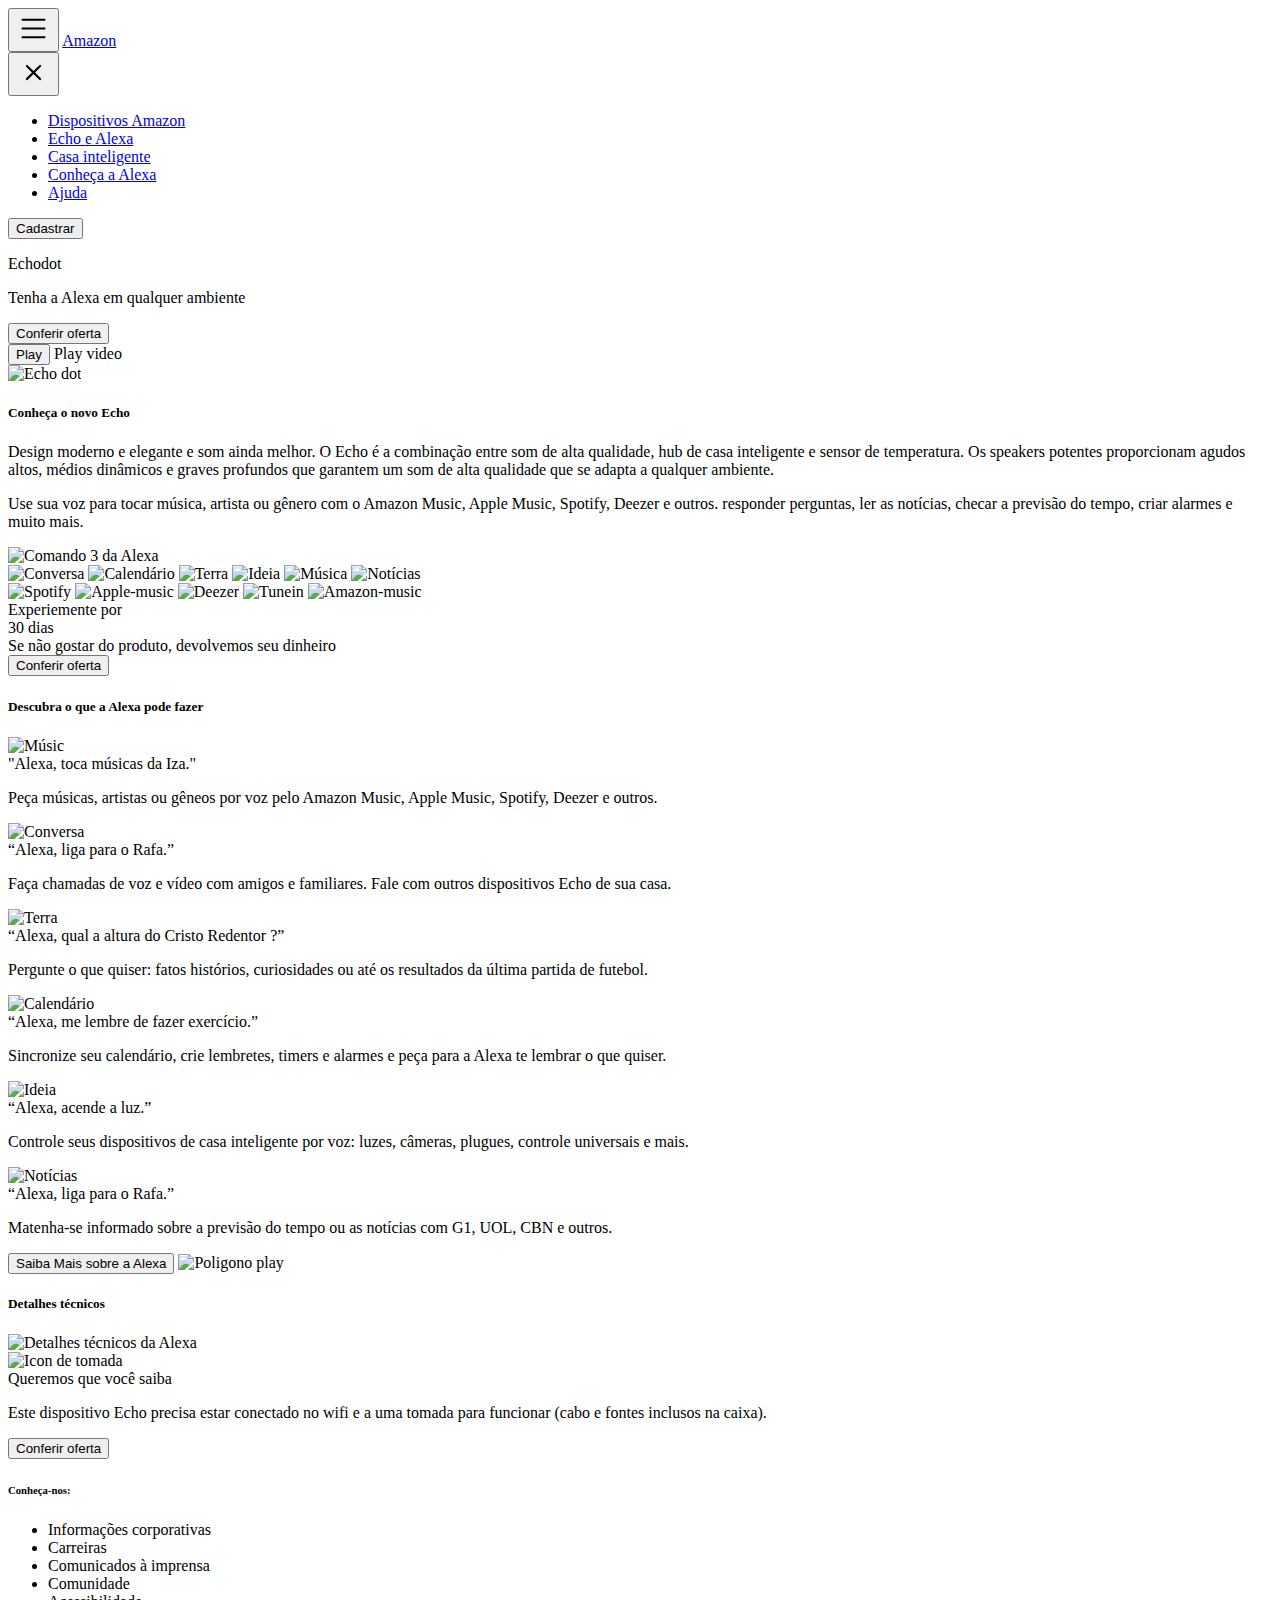
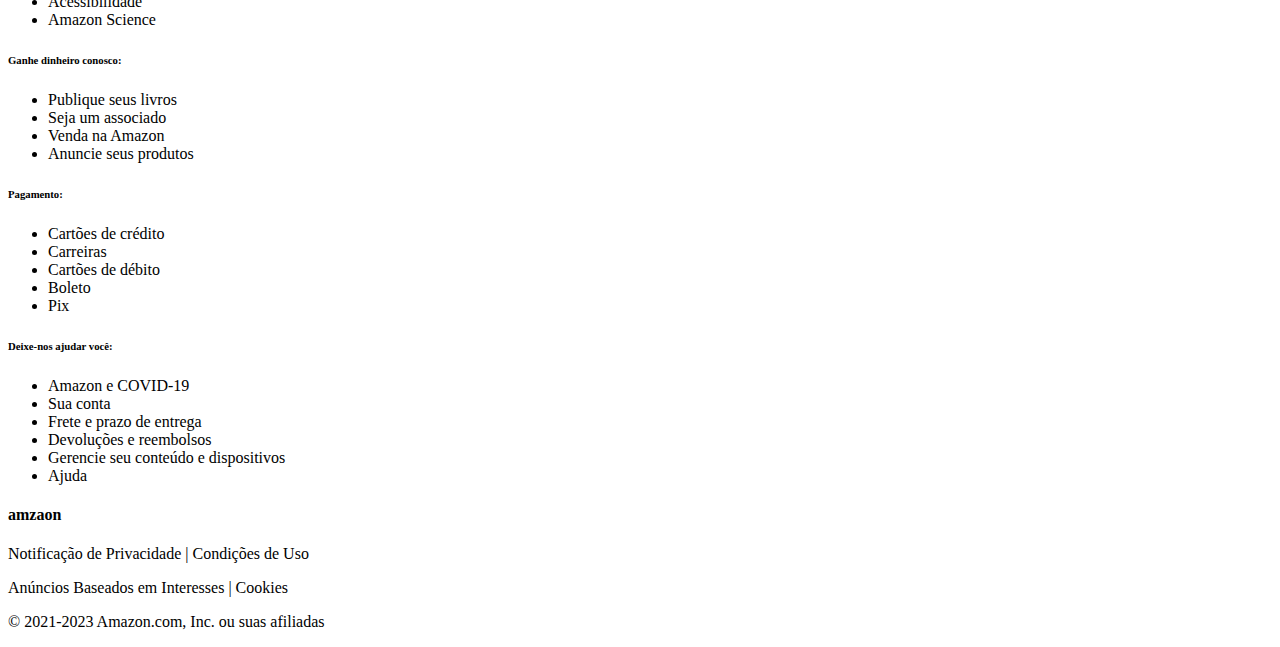
==== Echo-dot/index.html @ 8ce8cb5b "create the index.html" ====
<!DOCTYPE html>
<html lang="pt">
  <head>
    <meta charset="UTF-8" />
    <meta name="viewport" content="width=device-width, initial-scale=1.0" />
    <title>Echo dot</title>

    <!--favicon-->
    <link rel="shortcut icon" href="svgs/favicon.svg" type="image/x-icon" />
    <!--Styles-->
    <link rel="stylesheet" href="styles/reset.css" media="all" />
    <link rel="stylesheet" href="styles/style.css" media="all" />
    <link
      rel="stylesheet"
      href="styles/tablet.css"
      media="screen and (min-width: 769px) and (max-width: 1024px)"
    />
    <link
      rel="stylesheet"
      href="styles/desktop.css"
      media="screen and (min-width: 1025px)"
    />
    <link rel="stylesheet" href="styles/print.css" media="print" />
  </head>

  <body>
    <header id="header">
      <button class="button-icon-header" onclick="changeStatusSidebar()">
        <svg
          xmlns="http://www.w3.org/2000/svg"
          width="35"
          height="35"
          fill="currentColor"
          class="bi bi-list icon-header"
          viewBox="0 0 16 16"
        >
          <path
            fill-rule="evenodd"
            d="M2.5 12a.5.5 0 0 1 .5-.5h10a.5.5 0 0 1 0 1H3a.5.5 0 0 1-.5-.5zm0-4a.5.5 0 0 1 .5-.5h10a.5.5 0 0 1 0 1H3a.5.5 0 0 1-.5-.5zm0-4a.5.5 0 0 1 .5-.5h10a.5.5 0 0 1 0 1H3a.5.5 0 0 1-.5-.5z"
          />
        </svg>
      </button>
      <span id="title-amazon"><a href="#" id="link-amazon">Amazon</a></span>

      <nav id="navigation_header" class="flexbox">
        <button class="button-icon-header" onclick="changeStatusSidebar()">
          <svg
            xmlns="http://www.w3.org/2000/svg"
            width="35"
            height="35"
            fill="currentColor"
            class="bi bi-x icon-header"
            viewBox="0 0 16 16"
          >
            <path
              d="M4.646 4.646a.5.5 0 0 1 .708 0L8 7.293l2.646-2.647a.5.5 0 0 1 .708.708L8.707 8l2.647 2.646a.5.5 0 0 1-.708.708L8 8.707l-2.646 2.647a.5.5 0 0 1-.708-.708L7.293 8 4.646 5.354a.5.5 0 0 1 0-.708z"
            />
          </svg>
        </button>

        <ul class="listLink flexbox flexbox-row">
          <li>
            <a href="#" class="link-nav" onclick="closeSidebar()"
              >Dispositivos Amazon</a
            >
          </li>
          <li>
            <a href="#" class="link-nav" onclick="closeSidebar()"
              >Echo e Alexa</a
            >
          </li>
          <li>
            <a href="#" class="link-nav" onclick="closeSidebar()"
              >Casa inteligente</a
            >
          </li>
          <li>
            <a href="#" class="link-nav" onclick="closeSidebar()"
              >Conheça a Alexa</a
            >
          </li>
          <li>
            <a href="#" class="link-nav" onclick="closeSidebar()">Ajuda</a>
          </li>
        </ul>
        <div id="container-button-sign" class="container-button">
          <button id="button-sign" class="button">Cadastrar</button>
        </div>
      </nav>
    </header>

    <main id="main">
      <!--Section information-->
      <section id="introduction" class="flexbox flexbox-row section-mother">
        <!--Container of paragraphs-->
        <div class="container-information flexbox">
          <div class="container-paragraph">
            <p id="title-introduction">
              <span class="title-turquoise-light">Echo</span>dot
            </p>
            <p id="paragraph-introduction" class="paragraph">
              Tenha a Alexa em qualquer ambiente
            </p>
          </div>
          <!--Container of buttons-->
          <div class="container-buttons flexbox flexbox-row">
            <button id="button-offer" class="button">Conferir oferta</button>
            <div
              id="container-buton-play"
              class="container-buttons flexbox-row"
            >
              <button id="button-play" class="button">Play</button>
              <span id="text-button-play">Play video</span>
            </div>
          </div>
        </div>
        <!--Container of images-->
        <div class="container-image flexbox">
          <img src="images/Echo_dot.png" alt="Echo dot" class="image" />
        </div>
      </section>
      <!--End of section information-->

      <!--Section know-echo-dot-->
      <section id="section-know-echo-dot" class="flexbox section-mother">
        <!--Text-->
        <div id="text-know-more" class="container-text">
          <h5 id="title-text-know-more" class="title-header">
            Conheça o novo Echo
          </h5>

          <p class="paragraph paragraph-know-more">
            Design moderno e elegante e som ainda melhor. O Echo é a combinação
            entre som de alta qualidade, hub de casa inteligente e sensor de
            temperatura. Os speakers potentes proporcionam agudos altos, médios
            dinâmicos e graves profundos que garantem um som de alta qualidade
            que se adapta a qualquer ambiente.
          </p>
          <p class="paragraph paragraph-know-more">
            Use sua voz para tocar música, artista ou gênero com o Amazon Music,
            Apple Music, Spotify, Deezer e outros. responder perguntas, ler as
            notícias, checar a previsão do tempo, criar alarmes e muito mais.
          </p>
        </div>
        <!--Image-->
        <!--Background-image-->
        <div class="container-image">
          <!--Absolute positioned image-->
          <div id="alexaComand3" class="container-image">
            <img src="images/comand_for alexa 3.png" alt="Comando 3 da Alexa" />
          </div>
        </div>

        <!--Icons of function of alexa-->
        <div class="container-image flexbox-row">
          <img
            src="images/Icones/chat-svgrepo-com (1) 1.png"
            alt="Conversa"
            class="image imageFuncionsAlexa"
          />
          <img
            src="images/Icones/calendar-svgrepo-com 1.png"
            alt="Calendário"
            class="image imageFuncionsAlexa"
          />
          <img
            src="images/Icones/earth-globe-planet-svgrepo-com 1.png"
            alt="Terra"
            class="image imageFuncionsAlexa"
          />
          <img
            src="images/Icones/idea-svgrepo-com (1) 1.png"
            alt="Ideia"
            class="image imageFuncionsAlexa"
          />
          <img
            src="images/Icones/music-svgrepo-com 1.png"
            alt="Música"
            class="image imageFuncionsAlexa"
          />
          <img
            src="images/Icones/news-svgrepo-com 1.png"
            alt="Notícias"
            class="image imageFuncionsAlexa"
          />
        </div>

        <!--Icons of player for alexa-->
        <div class="container-image flexbox-row">
          <img
            src="images/players/spotify.png"
            alt="Spotify"
            class="image imagePlayersAlexa"
          />
          <img
            src="images/players/apple-music.png"
            alt="Apple-music"
            class="image imagePlayersAlexa"
          />
          <img
            src="images/players/deezer.png"
            alt="Deezer"
            class="image imagePlayersAlexa"
          />
          <img
            src="images/players/tunein.png"
            alt="Tunein"
            class="image imagePlayersAlexa"
          />
          <img
            src="images/players/amazon-music.png"
            alt="Amazon-music"
            class="image imagePlayersAlexa"
          />
        </div>

        <!--Container of offer-->
        <div id="container-offer" class="container-text">
          <div id="offer">
            <aside id="title-offer" class="title-header">
              Experiemente por
              <aside class="title-turquoise">30 dias</aside>
            </aside>
            <aside class="paragraph title-turquoise">
              Se não gostar do produto, devolvemos seu dinheiro
            </aside>
            <!--Container of buttons-->
            <div class="container-buttons">
              <button id="button-offer" class="button">Conferir oferta</button>
            </div>
          </div>
        </div>
      </section>
      <!--End of section know-echo-dot-->

      <!--Section section-know-alexa-->
      <section class="know-alexa section-mother">
        <!--What Alexa can do-->

        <div id="what-alexa-can-do" class="flexbox">
          <h5 class="title-header">Descubra o que a Alexa pode fazer</h5>

          <!--Background image for alexa on a desk-->
          <div id="container-image-what-can-do" class="container-image"></div>
        </div>
        <!--Information of Alexa-->
        <div id="container-information-of-alexa" class="flexbox">
          <div id="column1" class="column">
            <div id="comand1" class="comand">
              <div class="description flexbox-row">
                <img
                  src="images/Icones/music-svgrepo-com 1.png"
                  alt="Músic"
                  class="image icon-description"
                />
                <aside class="title-turquoise-light">
                  "Alexa, toca músicas da Iza."
                </aside>
              </div>
              <p class="paragraph">
                Peça músicas, artistas ou gêneos por voz pelo Amazon Music,
                Apple Music, Spotify, Deezer e outros.
              </p>
            </div>
            <div id="comand2" class="comand">
              <div class="description flexbox-row">
                <img
                  src="images/Icones/chat-svgrepo-com (1) 1.png"
                  alt="Conversa"
                  class="image icon-description"
                />
                <aside class="title-turquoise-light">
                  “Alexa, liga para o Rafa.”
                </aside>
              </div>
              <p class="paragraph">
                Faça chamadas de voz e vídeo com amigos e familiares. Fale com
                outros dispositivos Echo de sua casa.
              </p>
            </div>
          </div>

          <div id="column2" class="column">
            <div id="comand1" class="comand">
              <div class="description flexbox-row">
                <img
                  src="images/Icones/earth-globe-planet-svgrepo-com 1.png"
                  alt="Terra"
                  class="image icon-description"
                />
                <aside class="title-turquoise-light">
                  “Alexa, qual a altura do Cristo Redentor ?”
                </aside>
              </div>
              <p class="paragraph">
                Pergunte o que quiser: fatos histórios, curiosidades ou até os
                resultados da última partida de futebol.
              </p>
            </div>
            <div id="comand2" class="comand">
              <div class="description flexbox-row">
                <img
                  src="images/Icones/calendar-svgrepo-com 1.png"
                  alt="Calendário"
                  class="image icon-description"
                />
                <aside class="title-turquoise-light">
                  “Alexa, me lembre de fazer exercício.”
                </aside>
              </div>
              <p class="paragraph">
                Sincronize seu calendário, crie lembretes, timers e alarmes e
                peça para a Alexa te lembrar o que quiser.
              </p>
            </div>
          </div>

          <div id="column3" class="column">
            <div id="comand1" class="comand">
              <div class="description flexbox-row">
                <img
                  src="images/Icones/idea-svgrepo-com (1) 1.png"
                  alt="Ideia"
                  class="image icon-description"
                />
                <aside class="title-turquoise-light">
                  “Alexa, acende a luz.”
                </aside>
              </div>
              <p class="paragraph">
                Controle seus dispositivos de casa inteligente por voz: luzes,
                câmeras, plugues, controle universais e mais.
              </p>
            </div>
            <div id="comand2" class="comand">
              <div class="description flexbox-row">
                <img
                  src="images/Icones/news-svgrepo-com 1.png"
                  alt="Notícias"
                  class="image icon-description"
                />
                <aside class="title-turquoise-light">
                  “Alexa, liga para o Rafa.”
                </aside>
              </div>
              <p class="paragraph">
                Matenha-se informado sobre a previsão do tempo ou as notícias
                com G1, UOL, CBN e outros.
              </p>
            </div>
          </div>

          <div id="container-button-know-more">
            <button id="button-know-more" class="button">
              Saiba Mais sobre a Alexa
            </button>
            <img
              src="images/Polygon-play.png"
              alt="Poligono play"
              class="image"
            />
          </div>
        </div>
      </section>
      <!--End of section section-know-alexa-->

      <!--Section tecnical details-->
      <section id="tecnical-details" class="section-mother">
        <h5 class="title-header">Detalhes técnicos</h5>
        <img
          src="images/Imagem Detalhes.png"
          alt="Detalhes técnicos da Alexa"
          id="image-tecnical-details"
          class="image"
        />

        <div class="carge-text">
          <div class="container-title-charge flexbox-row">
            <img
              src="images/Icones/tomada 1.png"
              alt="Icon de tomada"
              class="image icon-description"
            />
            <aside class="title-turquoise-light">Queremos que você saiba</aside>
          </div>

          <p class="paragraph">
            Este dispositivo Echo precisa estar conectado no wifi e a uma tomada
            para funcionar (cabo e fontes inclusos na caixa).
          </p>
        </div>

        <div id="container-button-offer3">
          <button id="button-offer3" class="button">Conferir oferta</button>
        </div>
      </section>
      <!--End of section tecnical details-->
    </main>

    <!--Footer-->
    <footer id="footer">
      <!--Container of links-->
      <div id="container-links">
        <!--Column 1-->
        <div id="footer-column1" class="column">
          <div id="know-us">
            <h6 class="title-header">Conheça-nos:</h6>
            <ul class="listFooter">
              <li>Informações corporativas</li>
              <li>Carreiras</li>
              <li>Comunicados à imprensa</li>
              <li>Comunidade</li>
              <li>Acessibilidade</li>
              <li>Amazon Science</li>
            </ul>
          </div>
          <div id="won-money">
            <h6 class="title-header">Ganhe dinheiro conosco:</h6>
            <ul class="listFooter">
              <li>Publique seus livros</li>
              <li>Seja um associado</li>
              <li>Venda na Amazon</li>
              <li>Anuncie seus produtos</li>
            </ul>
          </div>
        </div>

        <!--Column 2-->
        <div id="footer-column2" class="column">
          <div id="payments">
            <h6 class="title-header">Pagamento:</h6>
            <ul class="listFooter">
              <li>Cartões de crédito</li>
              <li>Carreiras</li>
              <li>Cartões de débito</li>
              <li>Boleto</li>
              <li>Pix</li>
            </ul>
          </div>
          <div id="help">
            <h6 class="title-header">Deixe-nos ajudar você:</h6>
            <ul class="listFooter">
              <li>Amazon e COVID-19</li>
              <li>Sua conta</li>
              <li>Frete e prazo de entrega</li>
              <li>Devoluções e reembolsos</li>
              <li>Gerencie seu conteúdo e dispositivos</li>
              <li>Ajuda</li>
            </ul>
          </div>
        </div>
      </div>
      <!--End of container links-->

      <!--Container of copyrights-->
      <div id="container-copyright">
        <h4 class="title-header">amzaon</h4>
        <div class="container-paragraphs">
          <p class="paragraph">Notificação de Privacidade | Condições de Uso</p>
          <p class="paragraph">Anúncios Baseados em Interesses | Cookies</p>
          <p class="paragraph">
            © 2021-2023 Amazon.com, Inc. ou suas afiliadas
          </p>
        </div>
      </div>
      <!--End of container copyrights-->
    </footer>

    <!--End of footer-->
  </body>
  <script src="scripts/script.js"></script>
</html>
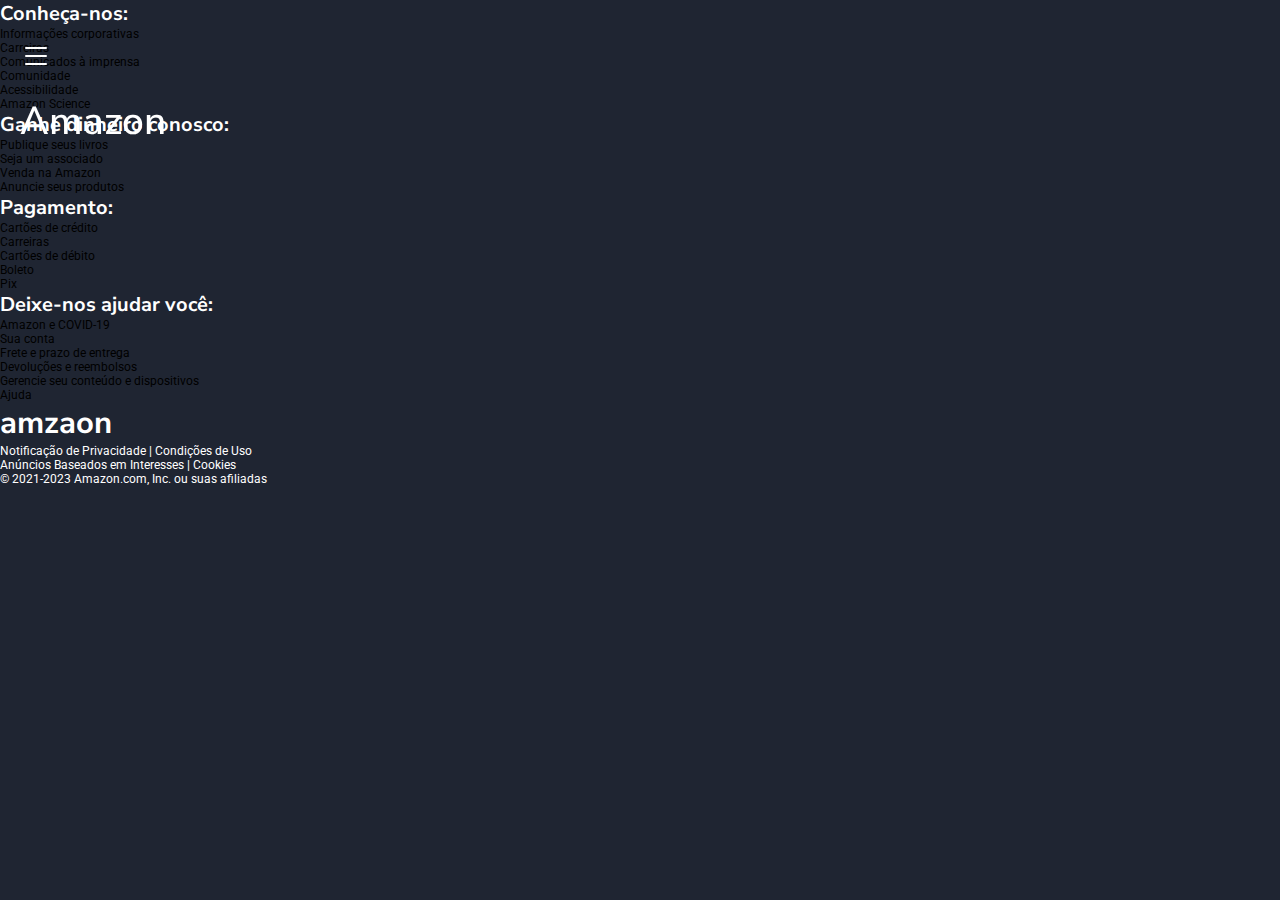
==== commit a76724f0: "Updated the status of the archives." ====
--- a/Echo-dot/index.html
+++ b/Echo-dot/index.html
@@ -3,13 +3,13 @@
   <head>
     <meta charset="UTF-8" />
     <meta name="viewport" content="width=device-width, initial-scale=1.0" />
-    <title>Echo dot</title>
+    <title>Amazon</title>
 
     <!--favicon-->
-    <link rel="shortcut icon" href="svgs/favicon.svg" type="image/x-icon" />
+    <link rel="shortcut icon" href="images/Icones/A.png" type="image/x-icon" />
     <!--Styles-->
     <link rel="stylesheet" href="styles/reset.css" media="all" />
-    <link rel="stylesheet" href="styles/style.css" media="all" />
+    <link rel="stylesheet" href="styles/mobile.css" media="all" />
     <link
       rel="stylesheet"
       href="styles/tablet.css"
@@ -24,7 +24,7 @@
   </head>
 
   <body>
-    <header id="header">
+    <header id="header" class="flexbox">
       <button class="button-icon-header" onclick="changeStatusSidebar()">
         <svg
           xmlns="http://www.w3.org/2000/svg"
@@ -60,27 +60,29 @@
 
         <ul class="listLink flexbox flexbox-row">
           <li>
-            <a href="#" class="link-nav" onclick="closeSidebar()"
+            <a href="#" class="link-nav paragraph" onclick="closeSidebar()"
               >Dispositivos Amazon</a
             >
           </li>
           <li>
-            <a href="#" class="link-nav" onclick="closeSidebar()"
+            <a href="#" class="link-nav paragraph" onclick="closeSidebar()"
               >Echo e Alexa</a
             >
           </li>
           <li>
-            <a href="#" class="link-nav" onclick="closeSidebar()"
+            <a href="#" class="link-nav paragraph" onclick="closeSidebar()"
               >Casa inteligente</a
             >
           </li>
           <li>
-            <a href="#" class="link-nav" onclick="closeSidebar()"
+            <a href="#" class="link-nav paragraph" onclick="closeSidebar()"
               >Conheça a Alexa</a
             >
           </li>
           <li>
-            <a href="#" class="link-nav" onclick="closeSidebar()">Ajuda</a>
+            <a href="#" class="link-nav paragraph" onclick="closeSidebar()"
+              >Ajuda</a
+            >
           </li>
         </ul>
         <div id="container-button-sign" class="container-button">
@@ -89,7 +91,7 @@
       </nav>
     </header>
 
-    <main id="main">
+    <main id="main" class="flexbox">
       <!--Section information-->
       <section id="introduction" class="flexbox flexbox-row section-mother">
         <!--Container of paragraphs-->
--- a/Echo-dot/styles/mobile.css
+++ b/Echo-dot/styles/mobile.css
@@ -0,0 +1,179 @@
+html,
+body {
+  /*typography*/
+  font-family: var(--font-content);
+}
+
+/*headers*/
+h1,
+h2,
+h3,
+h4,
+h5,
+h6 {
+  /*typography*/
+  font-family: var(--font-title);
+}
+
+h1 {
+  font-size: 61px;
+}
+h2 {
+  font-size: 48px;
+}
+h3 {
+  font-size: 39px;
+}
+h4 {
+  font-size: 31px;
+}
+h5 {
+  font-size: 25px;
+}
+h6 {
+  font-size: 20px;
+}
+
+.title-header {
+  color: var(--color-white);
+}
+
+/*End headers*/
+
+.paragraph {
+  /*typography*/
+  color: var(--color-white);
+  text-align: left;
+}
+
+.image {
+  width: 100%;
+}
+
+/*header*/
+#header {
+  /*Display stuff*/
+  align-items: flex-start;
+  justify-content: space-between;
+
+  /*Position stuff*/
+  position: fixed;
+
+  /*Box-model*/
+  width: 100%;
+  padding: 40px 20px;
+  z-index: 1;
+}
+#link-amazon {
+  /*typography*/
+  color: var(--color-white);
+  font-family: var(--font-title);
+  font-size: 39px;
+  font-weight: 500;
+}
+
+#link-amazon:hover {
+  /*typography*/
+  color: var(--color-blue-turquoise-light);
+}
+
+.button-icon-header {
+  /*box-model*/
+  border: none;
+  background-color: transparent;
+  /*manipulation*/
+  cursor: pointer;
+}
+
+.icon-header {
+  /*box-model*/
+  width: 32px;
+  height: 32px;
+  /*typograph*/
+  color: var(--color-white);
+}
+.icon-header:hover {
+  color: var(--color-blue-turquoise-light);
+}
+
+/*Navigation header*/
+#navigation_header {
+  /*Display stuff*/
+  gap: 10px;
+  z-index: 2;
+
+  /*position stuff*/
+  position: absolute;
+  top: 0;
+  left: 0;
+
+  /*box-model*/
+  width: 200px;
+  height: 500px;
+  margin-left: -100vw;
+  padding: 20px;
+  background-color: var(--color-blue-dark30);
+  /*Manipulation*/
+  animation-duration: 0.5s;
+}
+
+@keyframes showSidebar {
+  from {
+    margin-left: -100vw;
+  }
+  to {
+    margin-left: 0vw;
+  }
+}
+
+/*Links*/
+.link-nav {
+  color: var(--color-white);
+}
+
+.link-nav:hover {
+  color: var(--color-blue-turquoise-light);
+}
+
+/*End of header*/
+
+/*Geral settings*/
+.button {
+  /*Box-model*/
+  width: 120px;
+  height: 40px;
+  padding: 8px 16px;
+  background-color: var(--color-blue);
+  border: none;
+  border-radius: 24px;
+
+  /*typography*/
+  font-family: var(--font-content);
+  font-weight: 700;
+  text-align: center;
+  color: var(--color-white);
+}
+.button:hover {
+  /*Box-model*/
+  background: var(--color-blue-hover);
+  /*Manipulation*/
+  cursor: pointer;
+}
+
+.flexbox {
+  display: flex;
+  flex-direction: column;
+  gap: 20px;
+  align-items: center;
+}
+
+/*End of geral settings*/
+
+#main {
+  /*Display stuff*/
+  display: none;
+  gap: 80px;
+
+  /*Box-model*/
+  width: 100%;
+}
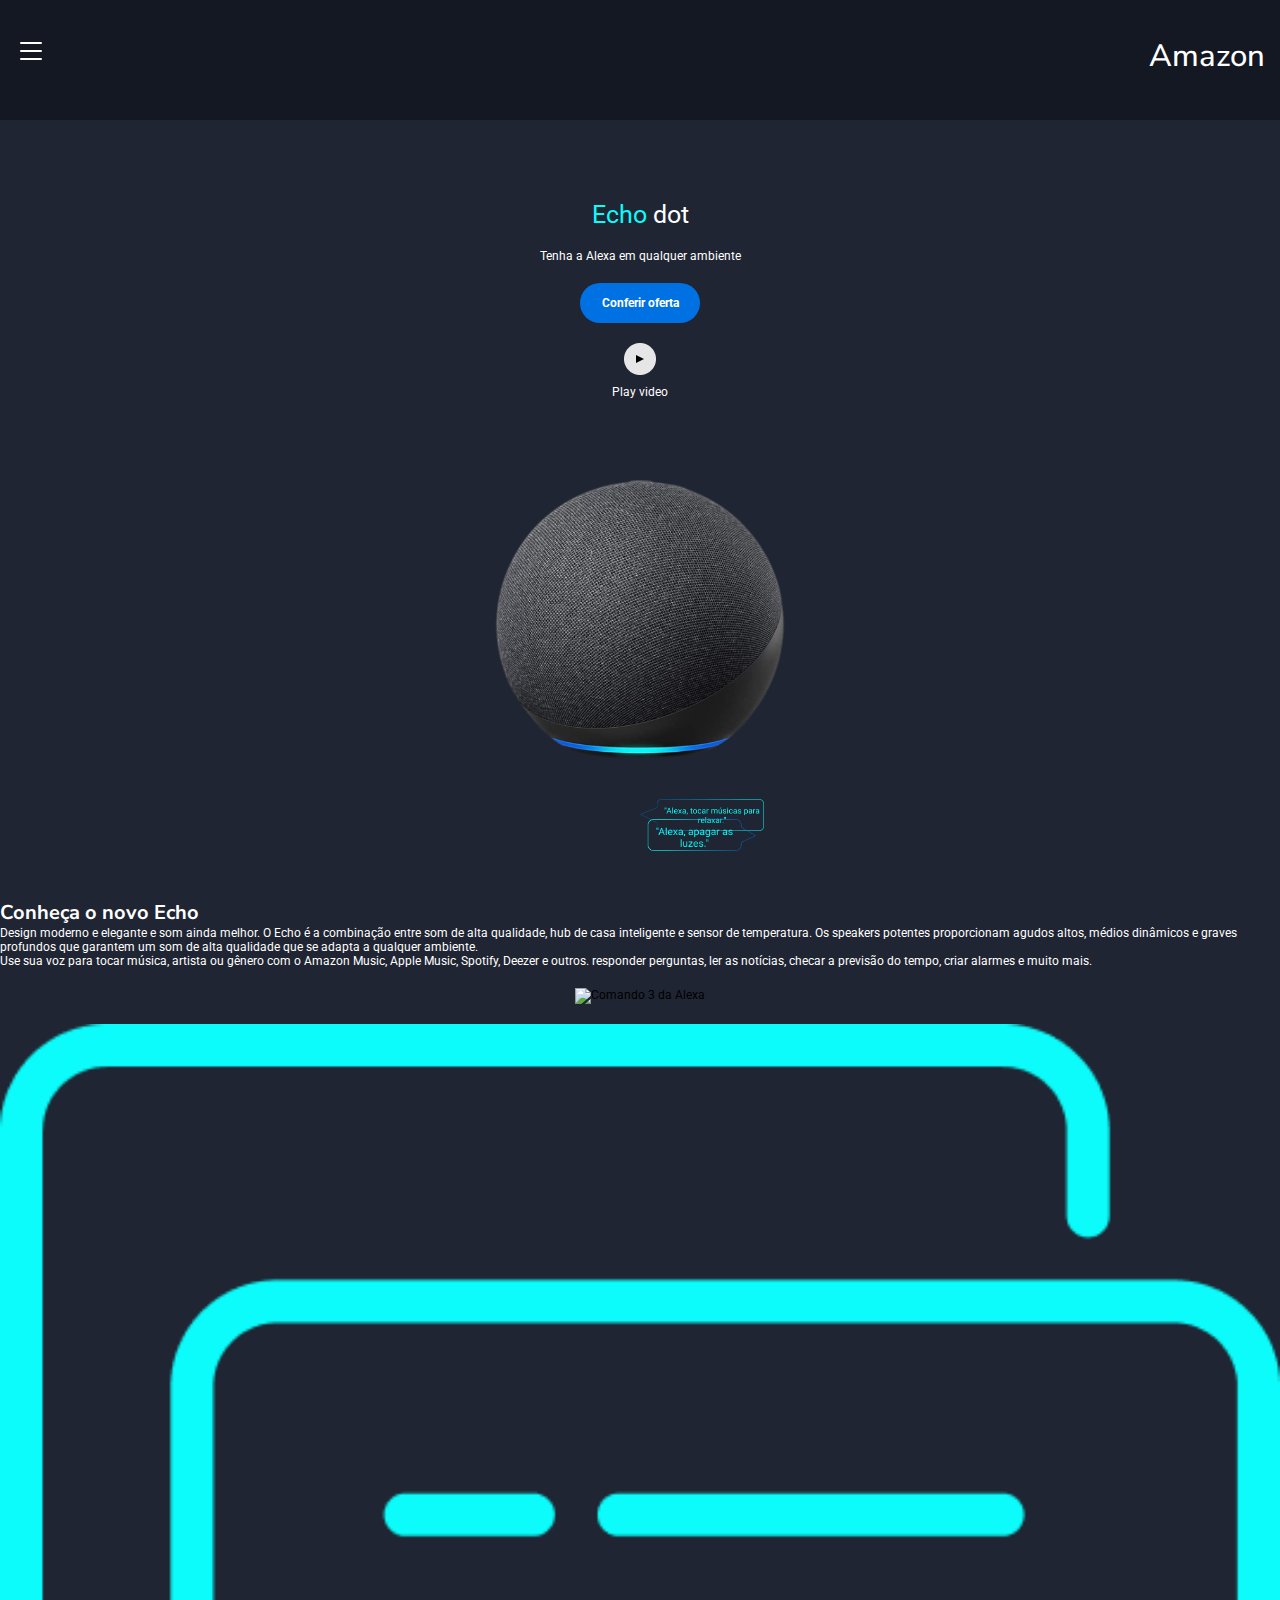
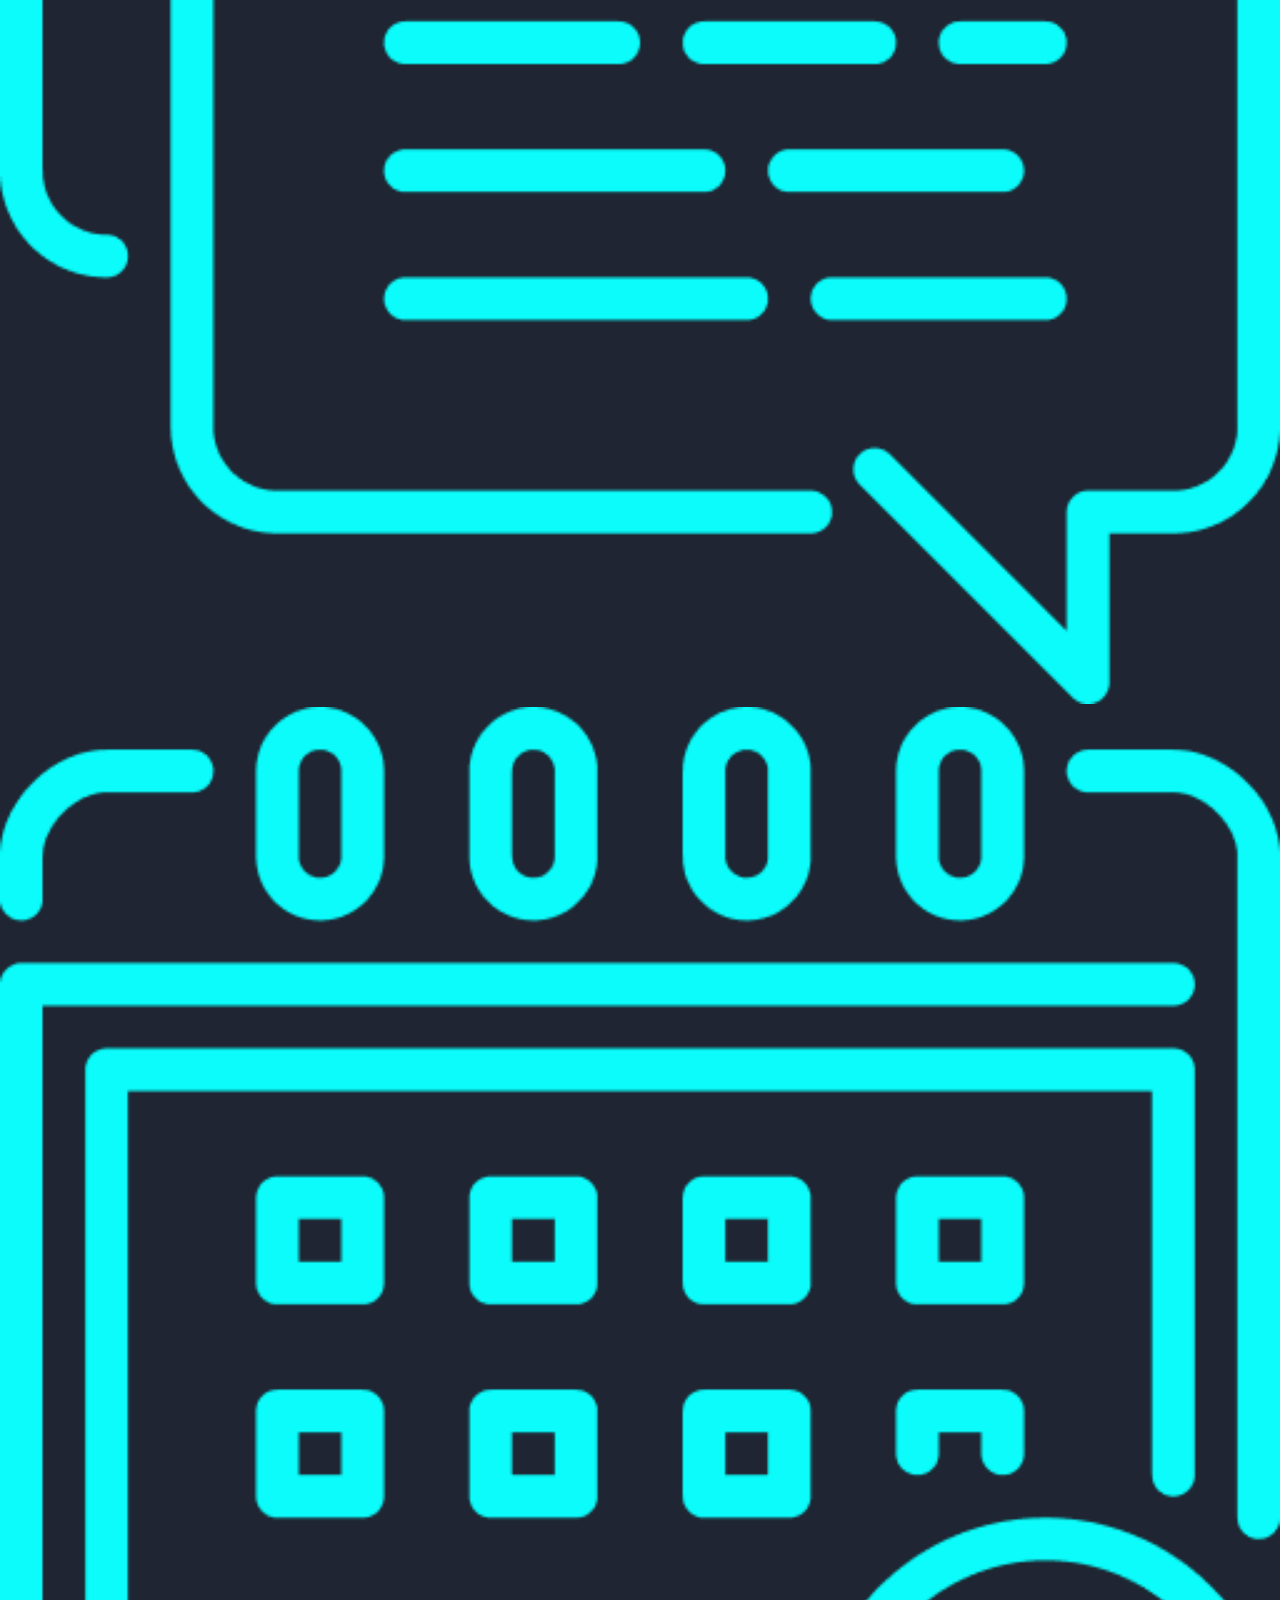
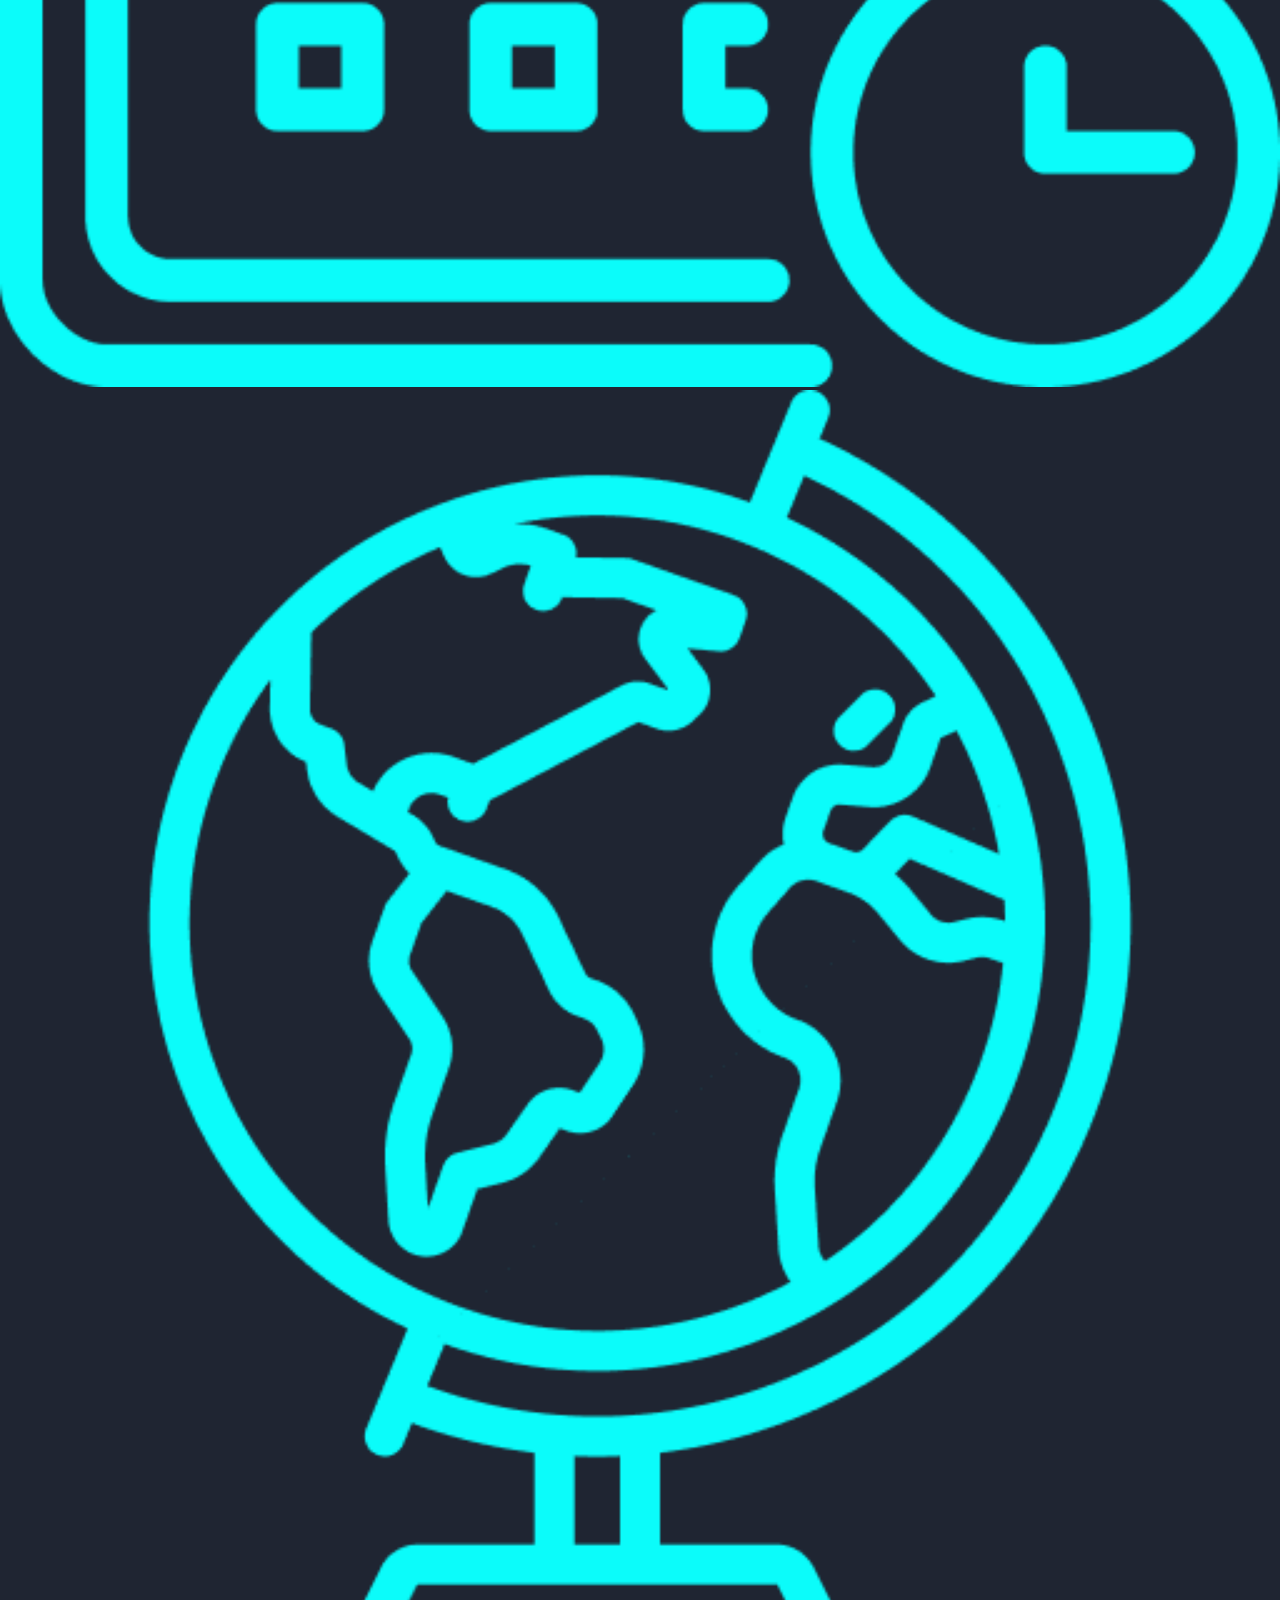
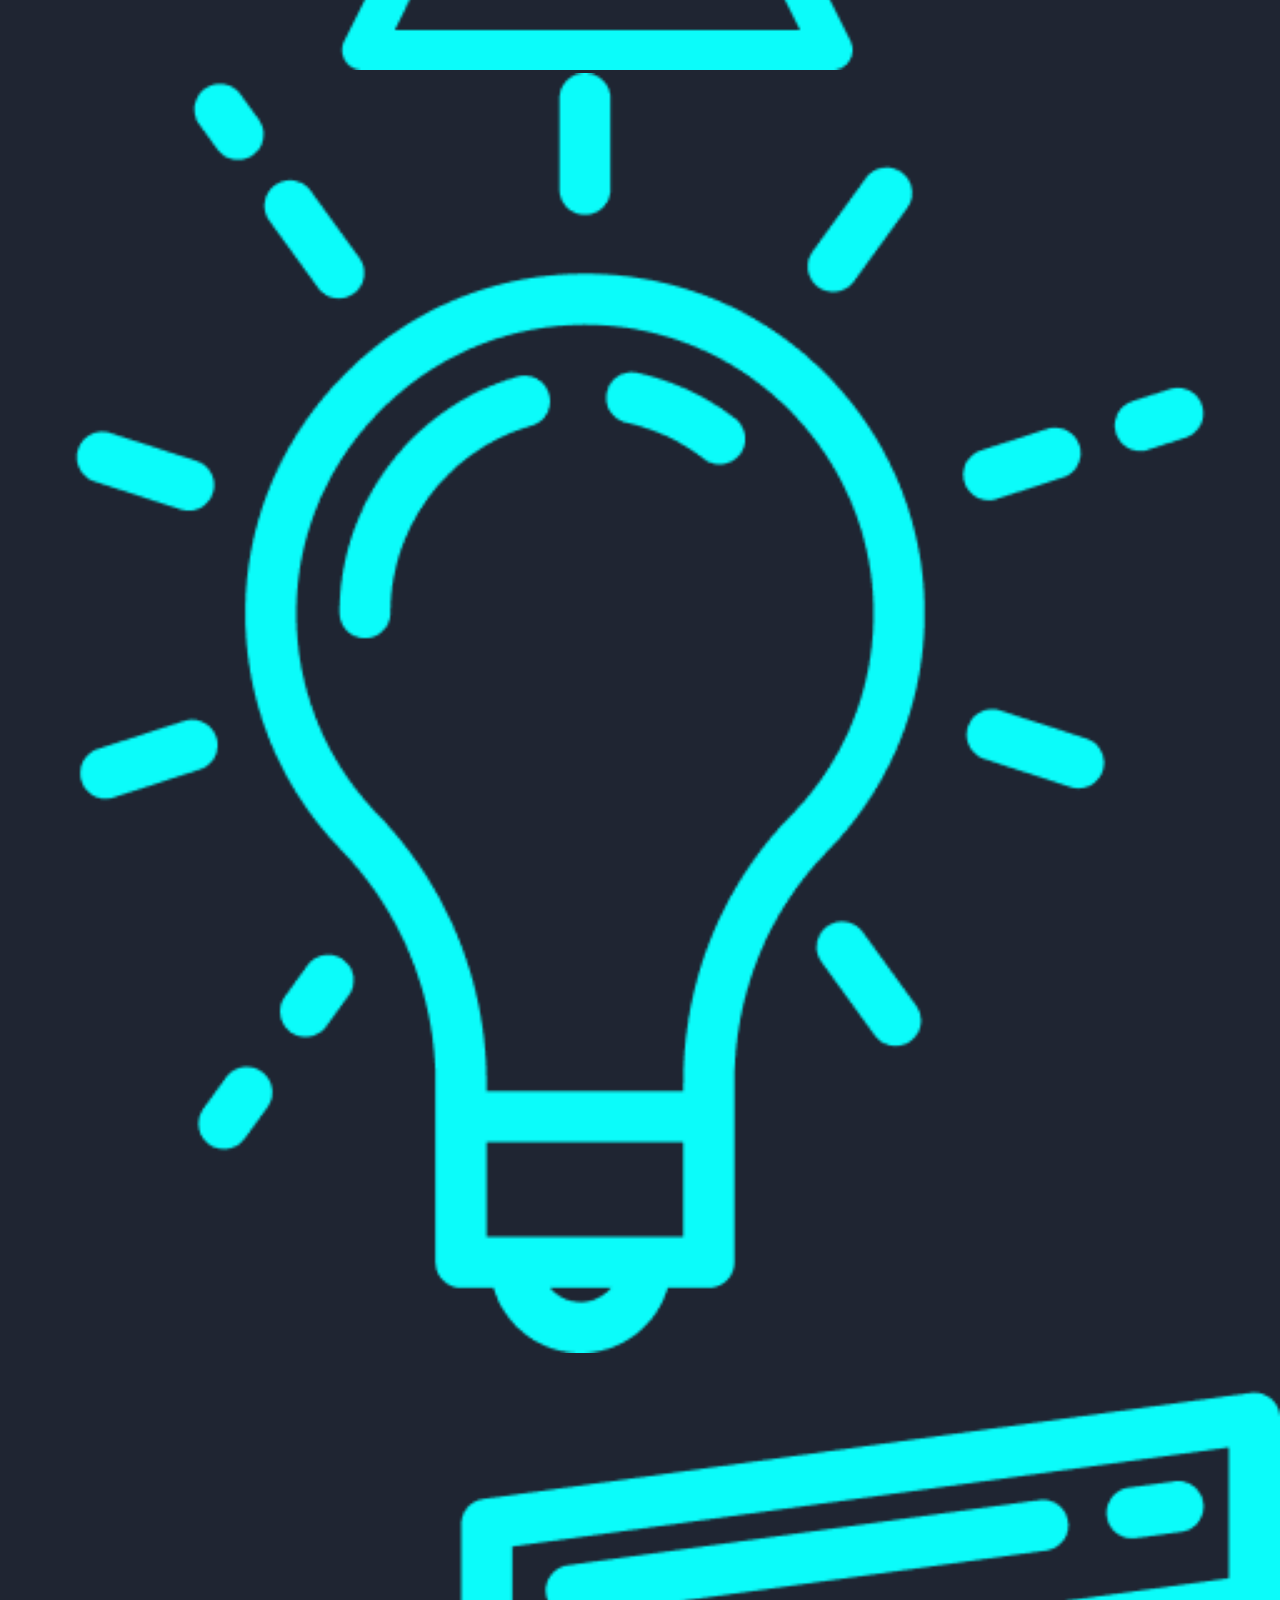
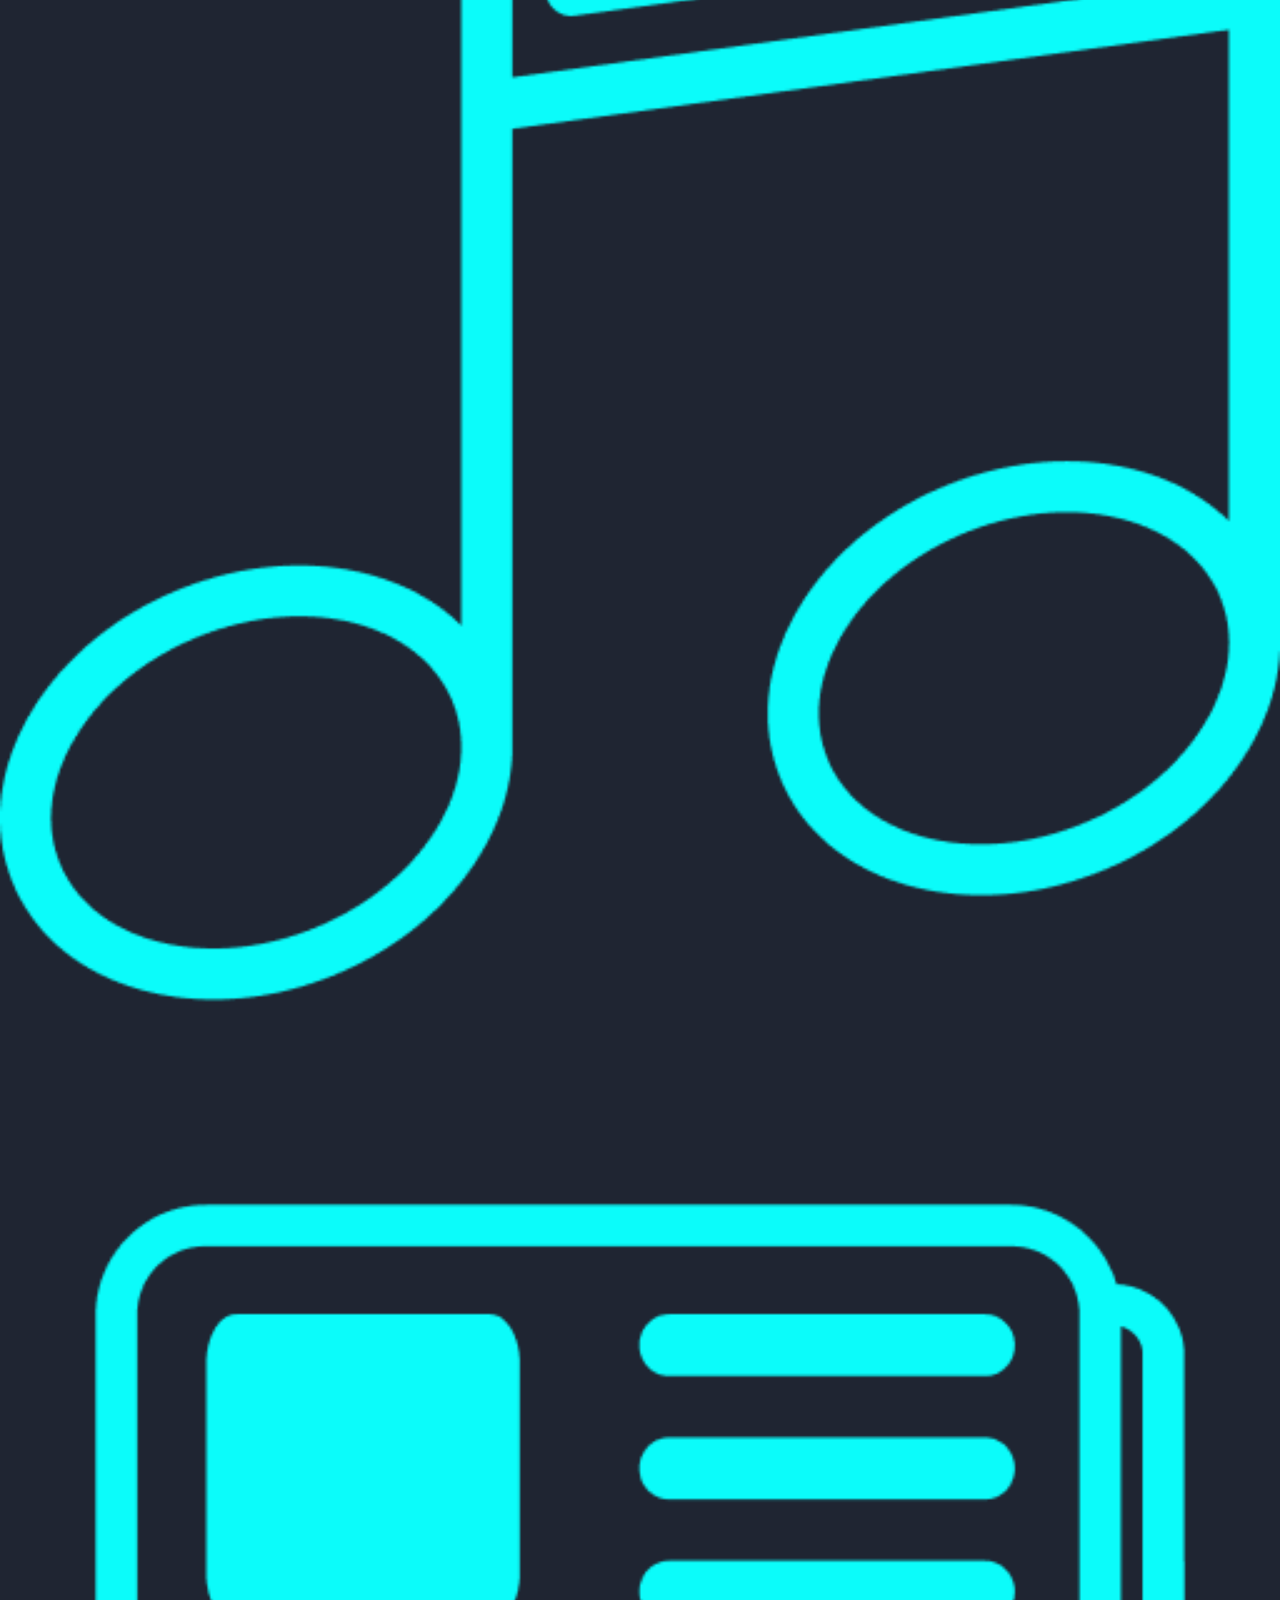
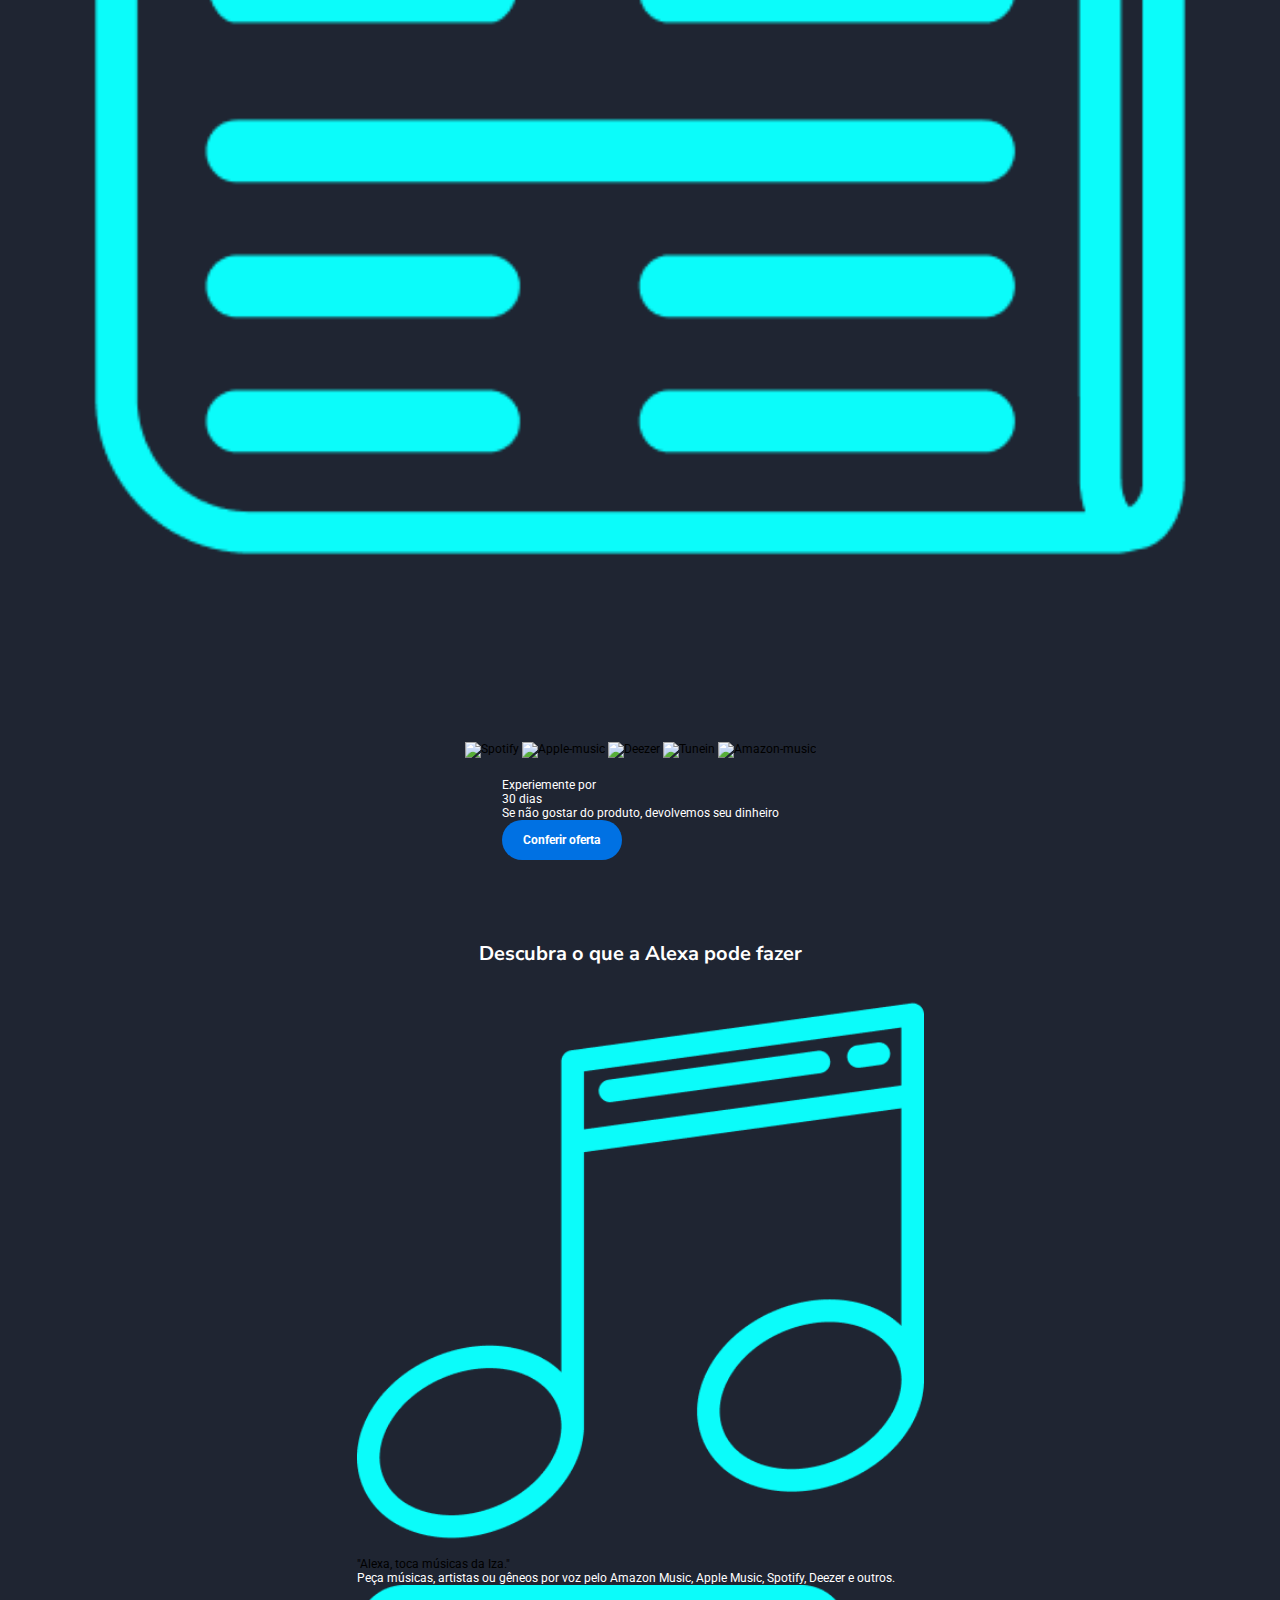
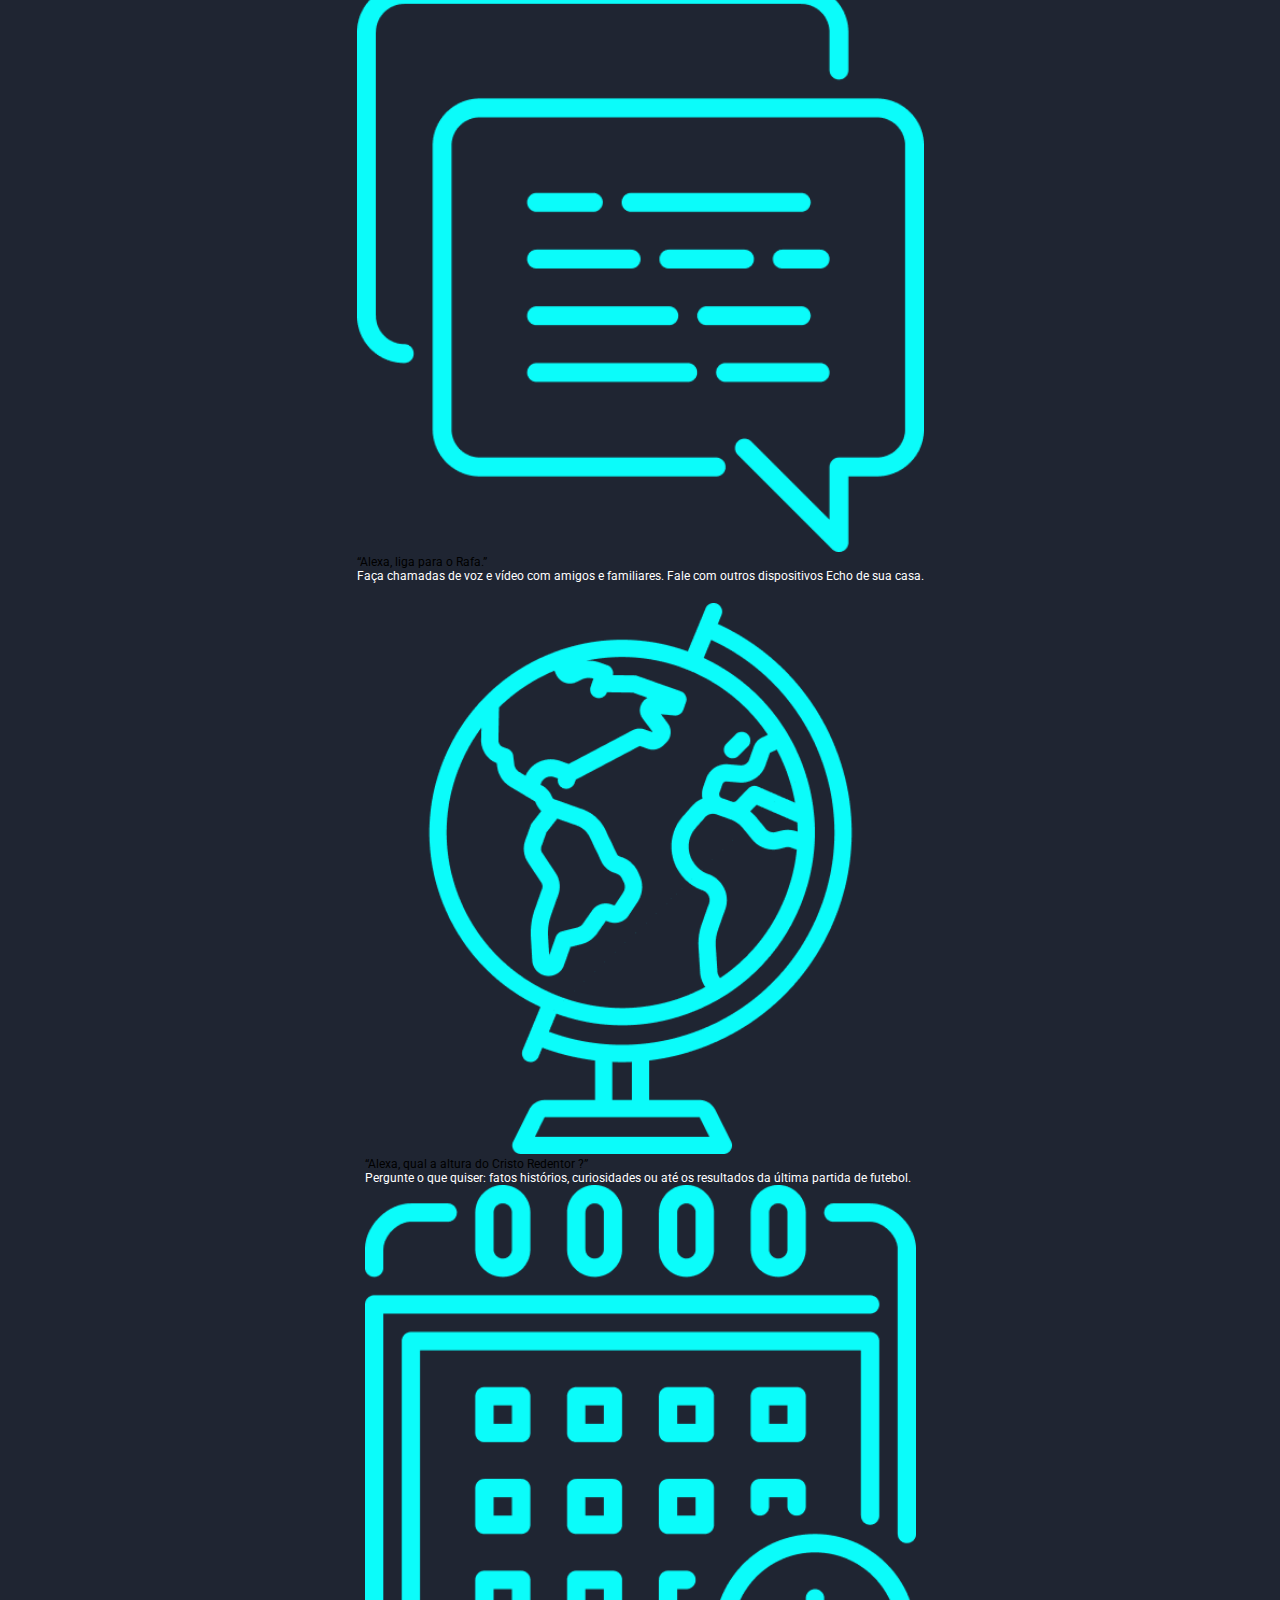
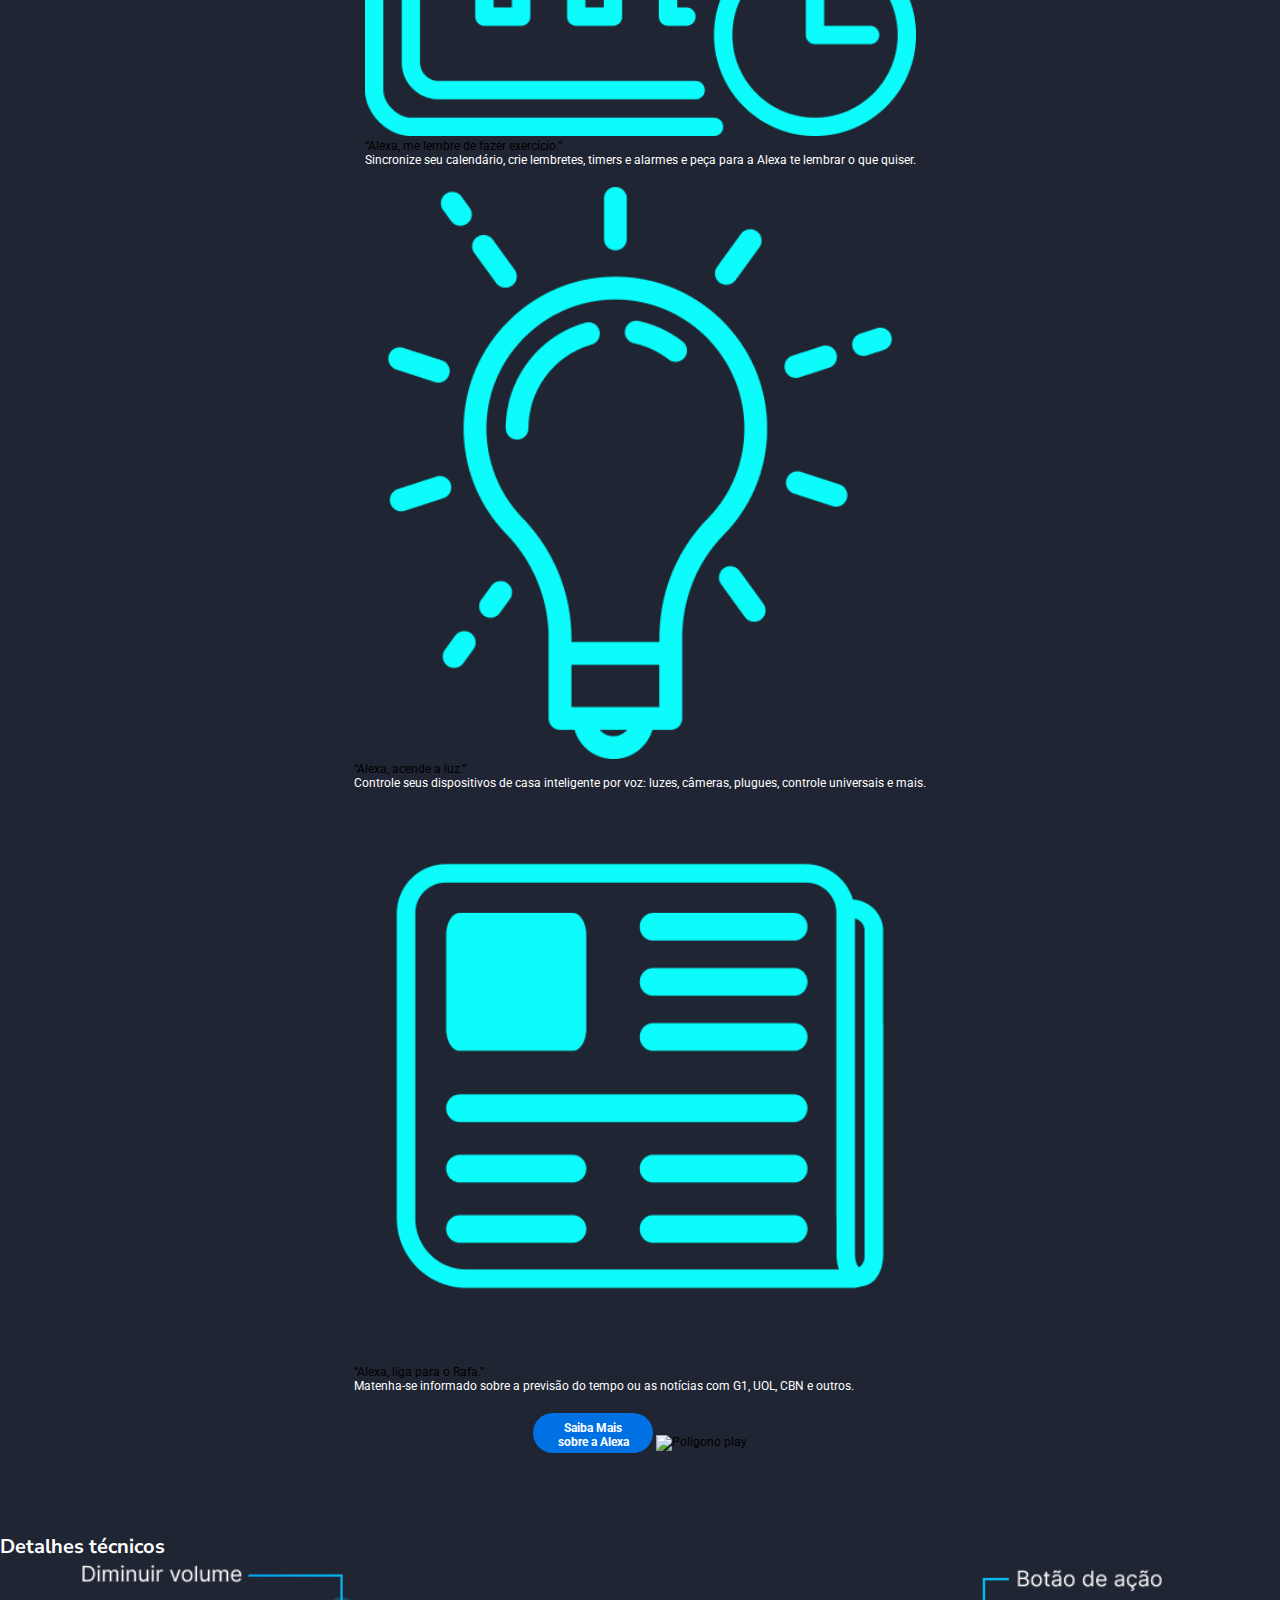
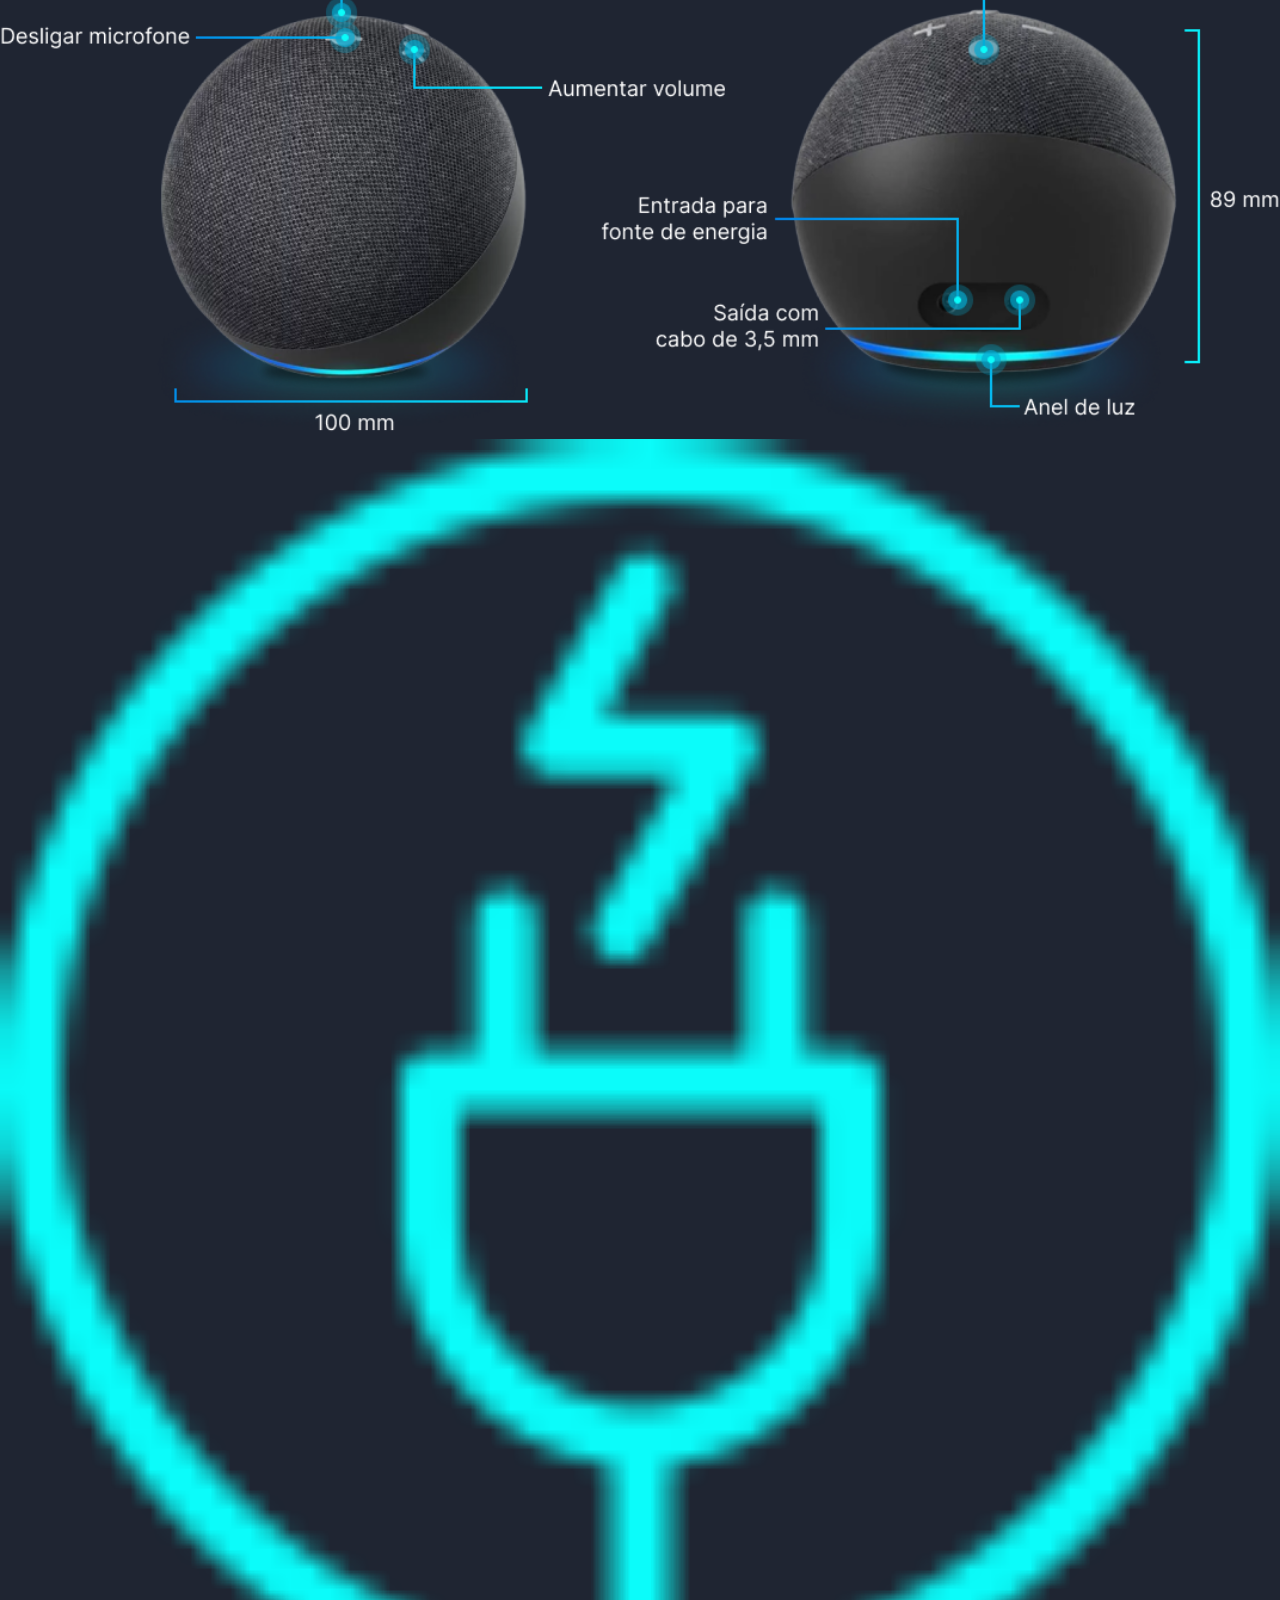
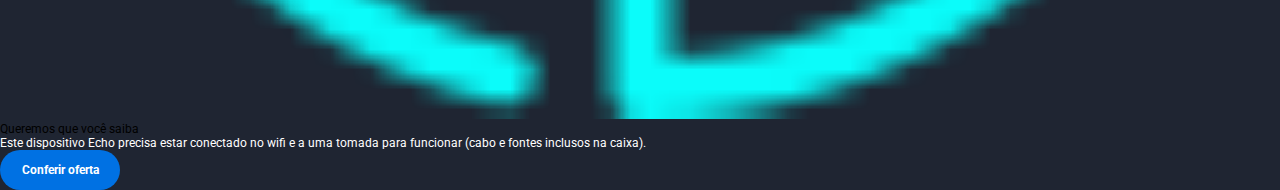
==== commit 3247b750: "Added the pictures of the alexa voice comands" ====
--- a/Echo-dot/index.html
+++ b/Echo-dot/index.html
@@ -25,22 +25,23 @@
 
   <body>
     <header id="header" class="flexbox">
-      <button class="button-icon-header" onclick="changeStatusSidebar()">
-        <svg
-          xmlns="http://www.w3.org/2000/svg"
-          width="35"
-          height="35"
-          fill="currentColor"
-          class="bi bi-list icon-header"
-          viewBox="0 0 16 16"
-        >
-          <path
-            fill-rule="evenodd"
-            d="M2.5 12a.5.5 0 0 1 .5-.5h10a.5.5 0 0 1 0 1H3a.5.5 0 0 1-.5-.5zm0-4a.5.5 0 0 1 .5-.5h10a.5.5 0 0 1 0 1H3a.5.5 0 0 1-.5-.5zm0-4a.5.5 0 0 1 .5-.5h10a.5.5 0 0 1 0 1H3a.5.5 0 0 1-.5-.5z"
-          />
-        </svg>
-      </button>
-      <span id="title-amazon"><a href="#" id="link-amazon">Amazon</a></span>
+        <button class="button-icon-header" onclick="changeStatusSidebar()">
+          <svg
+            xmlns="http://www.w3.org/2000/svg"
+            width="35"
+            height="35"
+            fill="currentColor"
+            class="bi bi-list icon-header"
+            viewBox="0 0 16 16"
+          >
+            <path
+              fill-rule="evenodd"
+              d="M2.5 12a.5.5 0 0 1 .5-.5h10a.5.5 0 0 1 0 1H3a.5.5 0 0 1-.5-.5zm0-4a.5.5 0 0 1 .5-.5h10a.5.5 0 0 1 0 1H3a.5.5 0 0 1-.5-.5zm0-4a.5.5 0 0 1 .5-.5h10a.5.5 0 0 1 0 1H3a.5.5 0 0 1-.5-.5z"
+            />
+          </svg>
+        </button>
+        <span id="title-amazon"><a href="#" id="link-amazon">Amazon</a></span>
+
 
       <nav id="navigation_header" class="flexbox">
         <button class="button-icon-header" onclick="changeStatusSidebar()">
@@ -94,31 +95,58 @@
     <main id="main" class="flexbox">
       <!--Section information-->
       <section id="introduction" class="flexbox flexbox-row section-mother">
+        <div id="information" class="flexbox">
         <!--Container of paragraphs-->
-        <div class="container-information flexbox">
-          <div class="container-paragraph">
-            <p id="title-introduction">
-              <span class="title-turquoise-light">Echo</span>dot
-            </p>
-            <p id="paragraph-introduction" class="paragraph">
-              Tenha a Alexa em qualquer ambiente
-            </p>
-          </div>
+            <div id="container-paragraph" class="flexbox">
+              <p id="title-introduction" class="color-turquoise-light">
+               Echo <span>dot </span>
+              </p>
+              <p id="paragraph-introduction" class="paragraph">
+                Tenha a Alexa em qualquer ambiente
+              </p>
+            </div>
+        
           <!--Container of buttons-->
           <div class="container-buttons flexbox flexbox-row">
             <button id="button-offer" class="button">Conferir oferta</button>
             <div
-              id="container-buton-play"
-              class="container-buttons flexbox-row"
+              id="container-button-play"
+              class="container-buttons flexbox flexbox-row"
             >
-              <button id="button-play" class="button">Play</button>
-              <span id="text-button-play">Play video</span>
+              <img src="images/Icones/play.png" alt="Play" id="button-play" class="image">
+              <span id="text-button-play" class="paragraph">Play video</span>
             </div>
           </div>
         </div>
         <!--Container of images-->
         <div class="container-image flexbox">
-          <img src="images/Echo_dot.png" alt="Echo dot" class="image" />
+<!--Echo dot-->
+<img src="images/Echo Dot.png" alt="Echo dot" id="echo-dot" class="image" >
+
+          <!--Comand voice 1-->
+<picture>
+    <!--desktop-->
+  <img src="images/comands-alexa/comand_for alexa 1-desktop.png" alt="comando de voz 1 para desktop" id="comand-alexa1" class="image comand-echo-dot">
+  <!--tablet-->
+  <source media="(max-width: 1024px )" srcset="images/comands-alexa/comand_for alexa 1-tablet.png" type="image/png" alt="comando de voz 1 para tablet">
+    <!--mobile-->
+    <source  media="(max-width: 768px)"  srcset="images/comands-alexa/comand_for alexa 1-mobile.png" type="image/png" alt="comando de voz 1 para mobile">
+</picture>
+
+<!--Comand voice 2-->
+<picture>
+  <!--desktop-->
+<img src="images/comands-alexa/comand_for alexa 2-desktop.png" alt="comando de voz 2 para desktop" id="comand-alexa2" class="image comand-echo-dot">
+<!--tablet-->
+<source media="(max-width: 1024px )" srcset="images/comands-alexa/comand_for alexa 2-tablet.png" type="image/png" alt="comando de voz 2 para tablet">
+  <!--mobile-->
+  <source  media="(max-width: 768px)"  srcset="images/comands-alexa/comand_for alexa 2-mobile.png" type="image/png" alt="comando de voz 2 para mobile">
+
+</picture>
+
+
+          
+        
         </div>
       </section>
       <!--End of section information-->
--- a/Echo-dot/styles/mobile.css
+++ b/Echo-dot/styles/mobile.css
@@ -16,20 +16,18 @@
 }
 
 h1 {
-  font-size: 61px;
+  font-size: 48px;
 }
 h2 {
-  font-size: 48px;
+  font-size: 39px;
 }
 h3 {
-  font-size: 39px;
+  font-size: 31px;
 }
 h4 {
-  font-size: 31px;
-}
-h5 {
   font-size: 25px;
 }
+h5,
 h6 {
   font-size: 20px;
 }
@@ -53,22 +51,32 @@
 /*header*/
 #header {
   /*Display stuff*/
-  align-items: flex-start;
+  flex-direction: row;
+  align-items: center;
   justify-content: space-between;
 
   /*Position stuff*/
   position: fixed;
-
-  /*Box-model*/
-  width: 100%;
-  padding: 40px 20px;
-  z-index: 1;
-}
+  top: 0;
+
+  /*Box-model*/
+  width: 100vw;
+  height: 40px;
+  padding: 40px 0px;
+  z-index: 2;
+  background-color: var(--color-blue-dark30);
+}
+
 #link-amazon {
+  /*Position stuff*/
+  position: absolute;
+  top: 35px;
+  right: 15px;
+
   /*typography*/
   color: var(--color-white);
   font-family: var(--font-title);
-  font-size: 39px;
+  font-size: 31px;
   font-weight: 500;
 }
 
@@ -96,6 +104,13 @@
   color: var(--color-blue-turquoise-light);
 }
 
+.bi-list {
+  /*Position stuff*/
+  position: absolute;
+  top: 35px;
+  left: 15px;
+}
+
 /*Navigation header*/
 #navigation_header {
   /*Display stuff*/
@@ -112,7 +127,7 @@
   height: 500px;
   margin-left: -100vw;
   padding: 20px;
-  background-color: var(--color-blue-dark30);
+  background-color: var(--color-blue-dark40);
   /*Manipulation*/
   animation-duration: 0.5s;
 }
@@ -143,7 +158,7 @@
   width: 120px;
   height: 40px;
   padding: 8px 16px;
-  background-color: var(--color-blue);
+  background-color: var(--color-blue-light);
   border: none;
   border-radius: 24px;
 
@@ -160,20 +175,77 @@
   cursor: pointer;
 }
 
+#button-play {
+  /*box-model*/
+  width: 32px;
+}
+
 .flexbox {
+  /*Display stuff*/
   display: flex;
   flex-direction: column;
   gap: 20px;
   align-items: center;
 }
 
+.section-mother {
+  width: 100%;
+}
+
 /*End of geral settings*/
 
+/*main*/
 #main {
   /*Display stuff*/
+  gap: 80px;
+
+  /*Box-model*/
+  width: 100%;
+  margin-top: 200px;
+}
+
+/*Section introduction*/
+#introduction {
+  gap: 80px;
+}
+#title-introduction,
+#title-introduction span {
+  /*Typography*/
+  font-size: 25px;
+}
+
+#title-introduction span {
+  /*Typography*/
+  color: var(--color-white);
+}
+.color-turquoise-light {
+  /*typography*/
+  color: var(--color-blue-turquoise-light);
+}
+/*Container buttons*/
+#container-button-play {
+  gap: 10px;
+}
+
+/*images*/
+#echo-dot {
+  width: 290px;
+  height: 300px;
+}
+
+.comand-echo-dot {
+  position: absolute;
+  width: 124px;
+  height: 32px;
+}
+#comand-alex1 {
+}
+
+/*End of section introduction*/
+
+/*End of main*/
+
+/*Footer*/
+#footer {
   display: none;
-  gap: 80px;
-
-  /*Box-model*/
-  width: 100%;
-}
+}
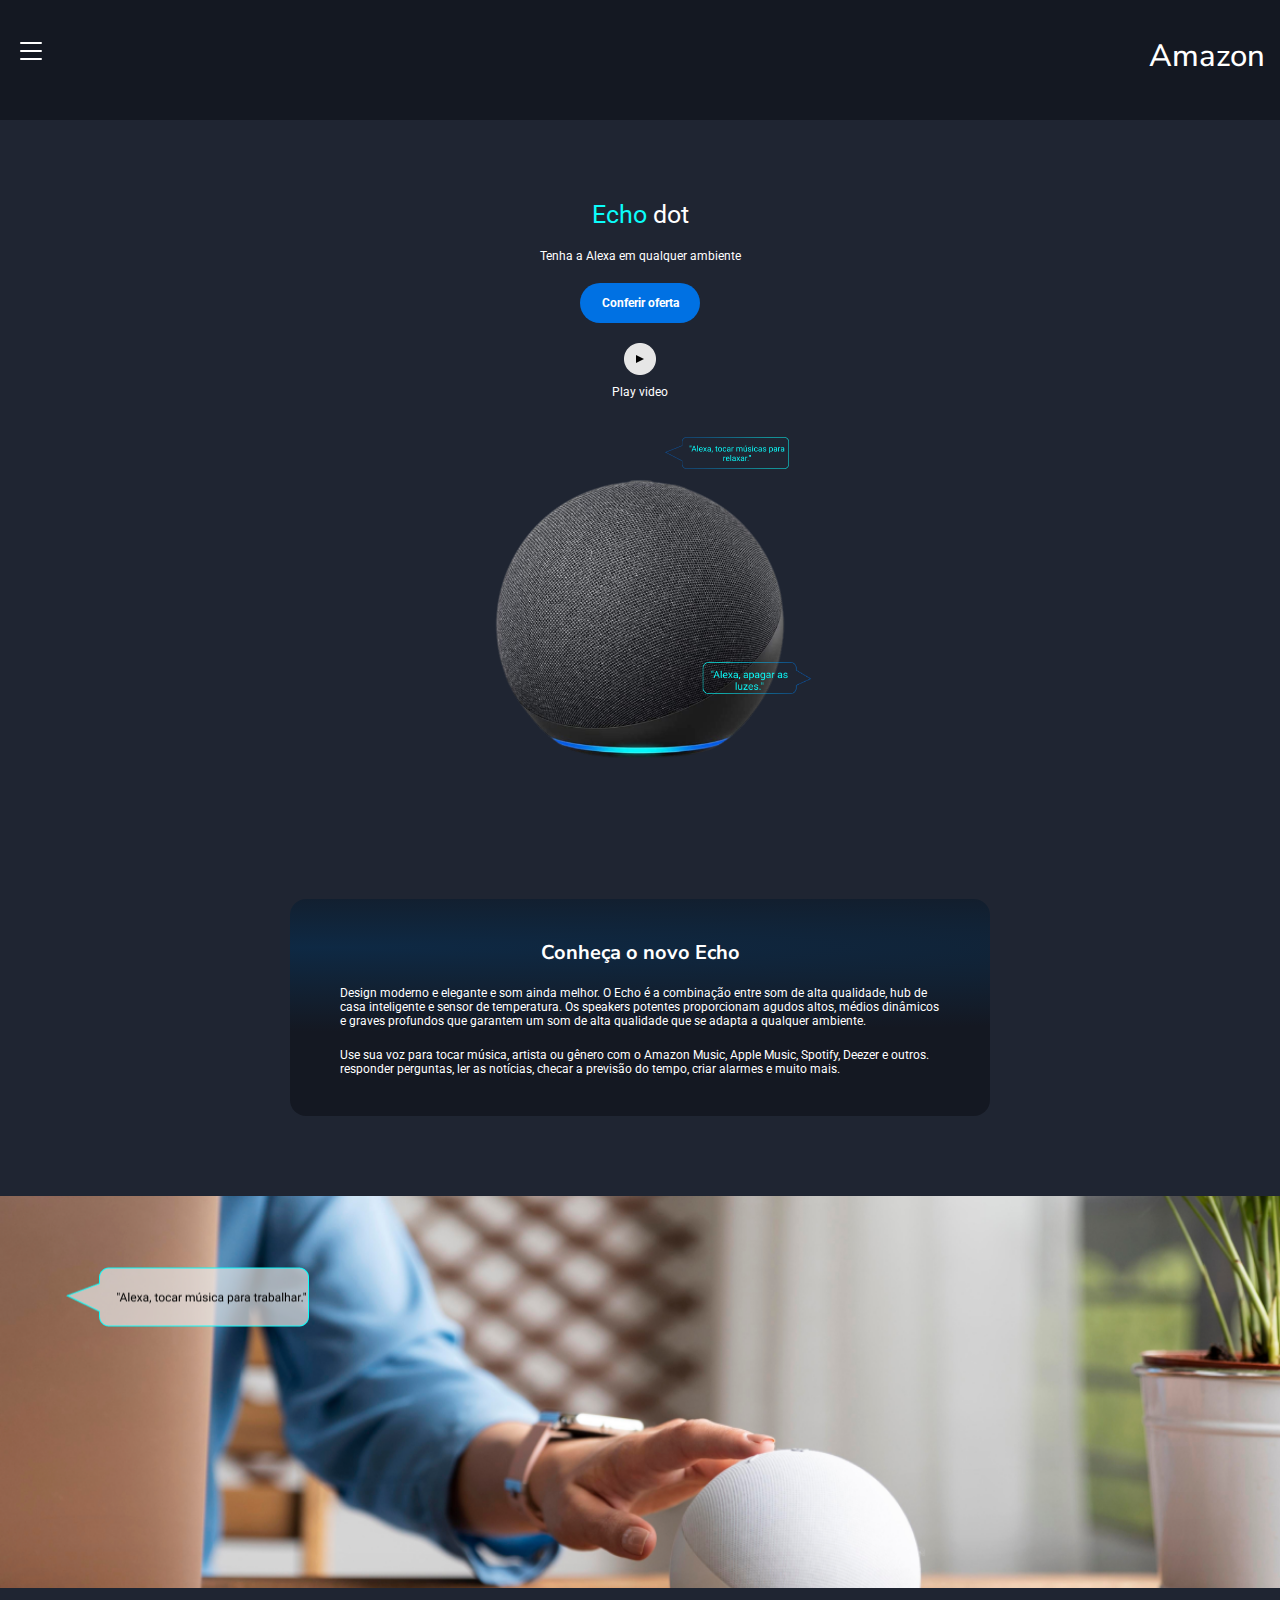
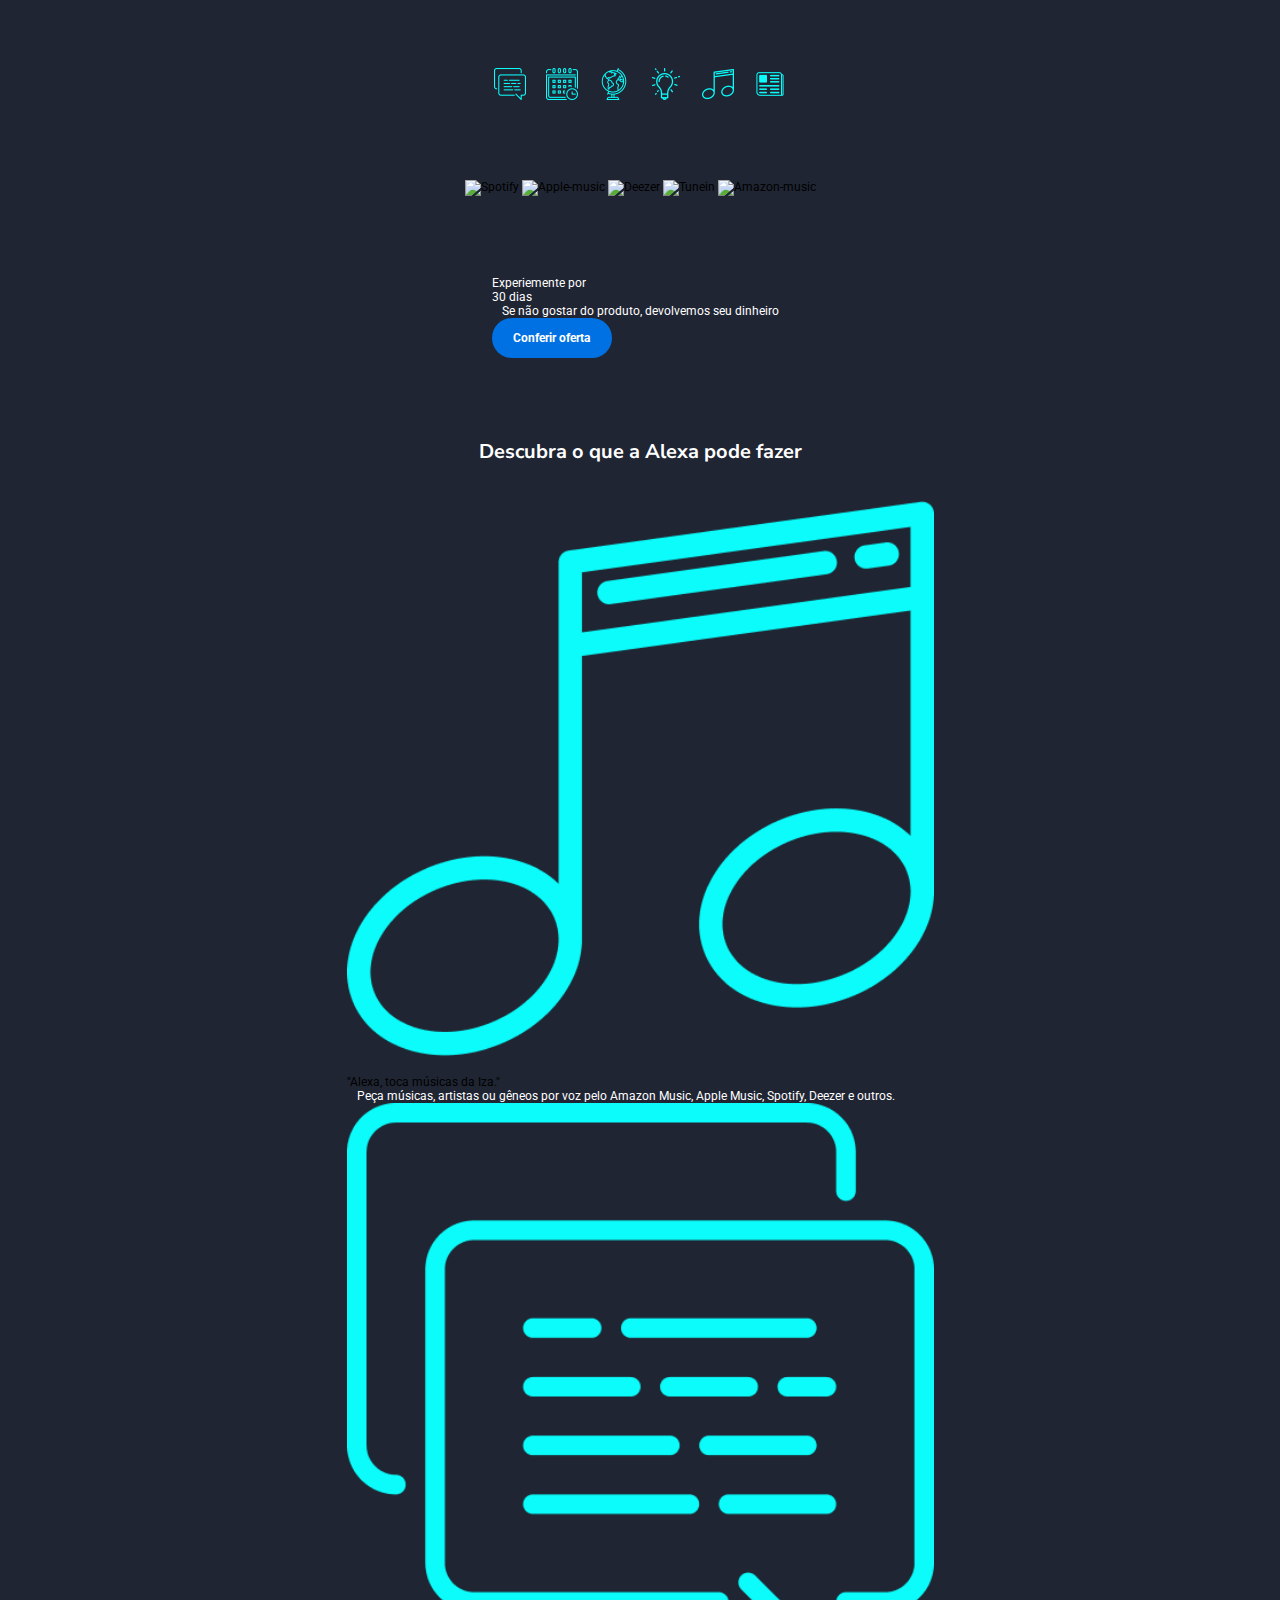
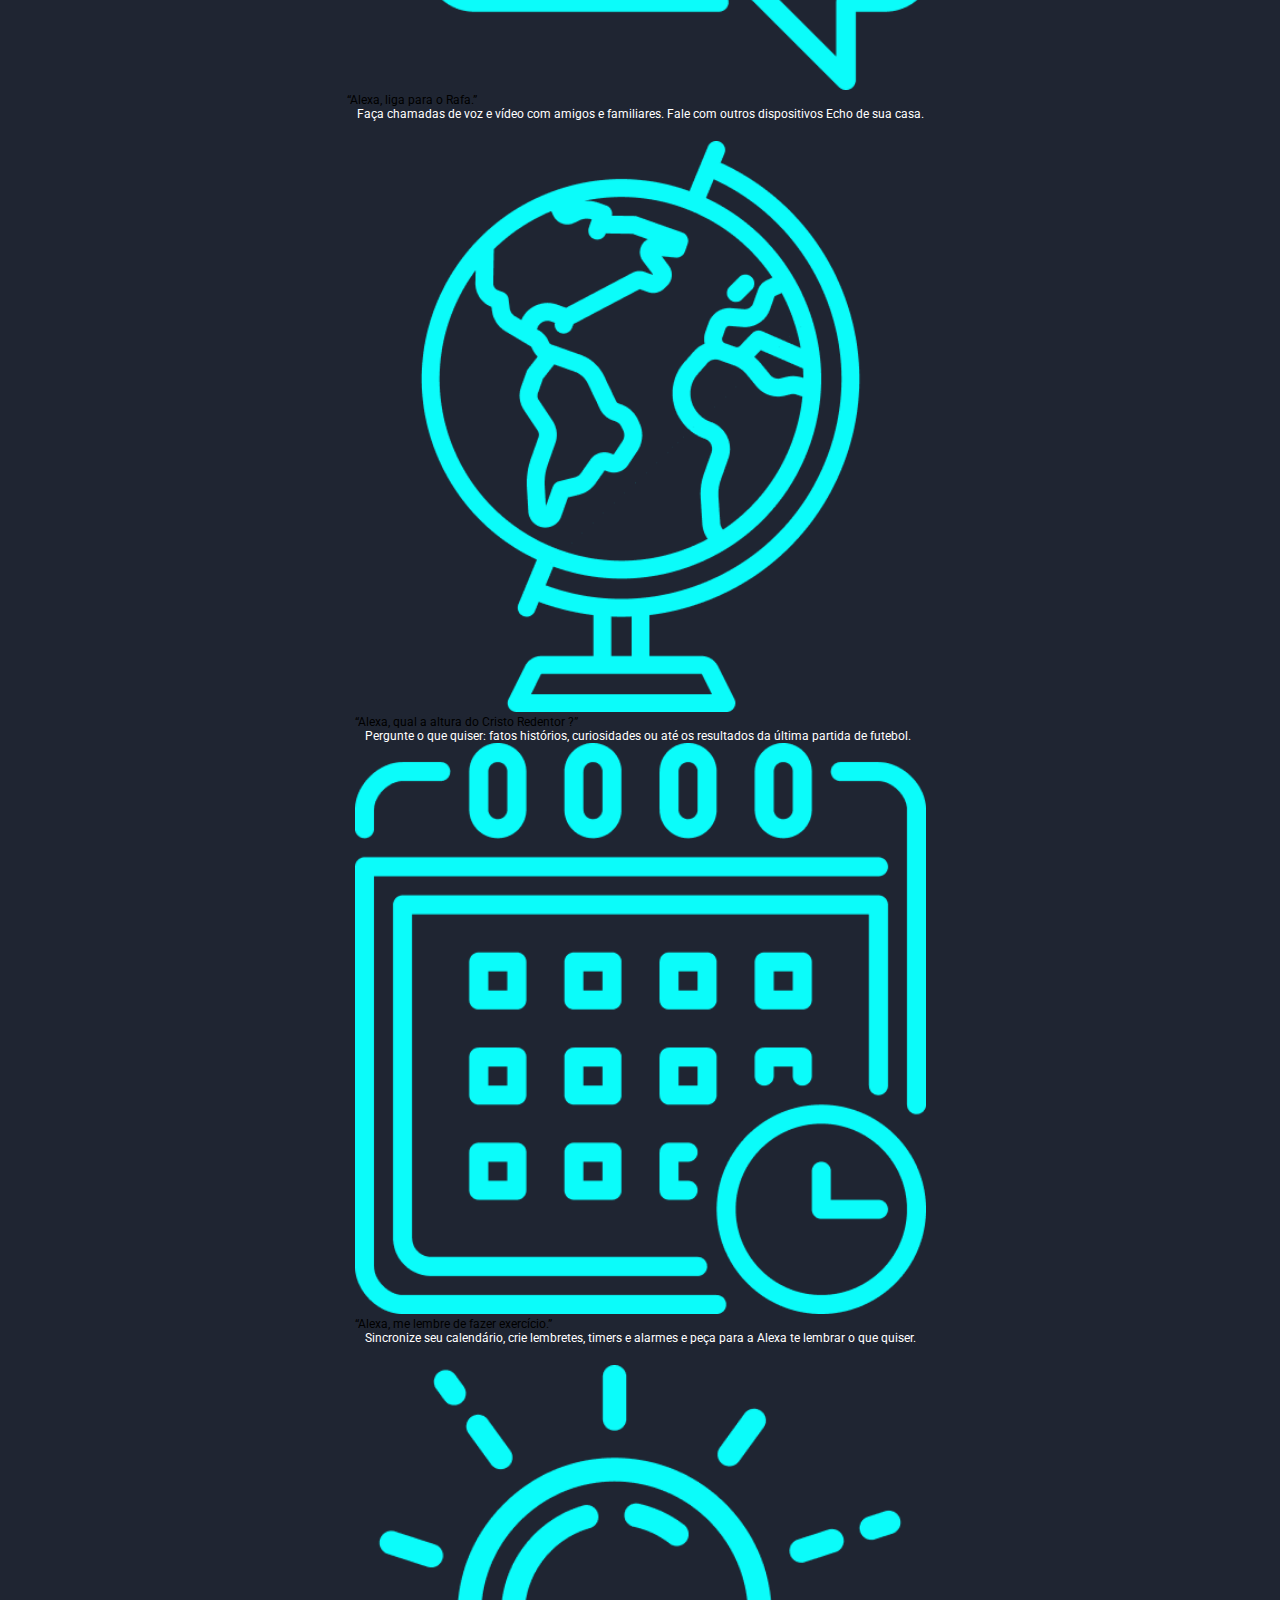
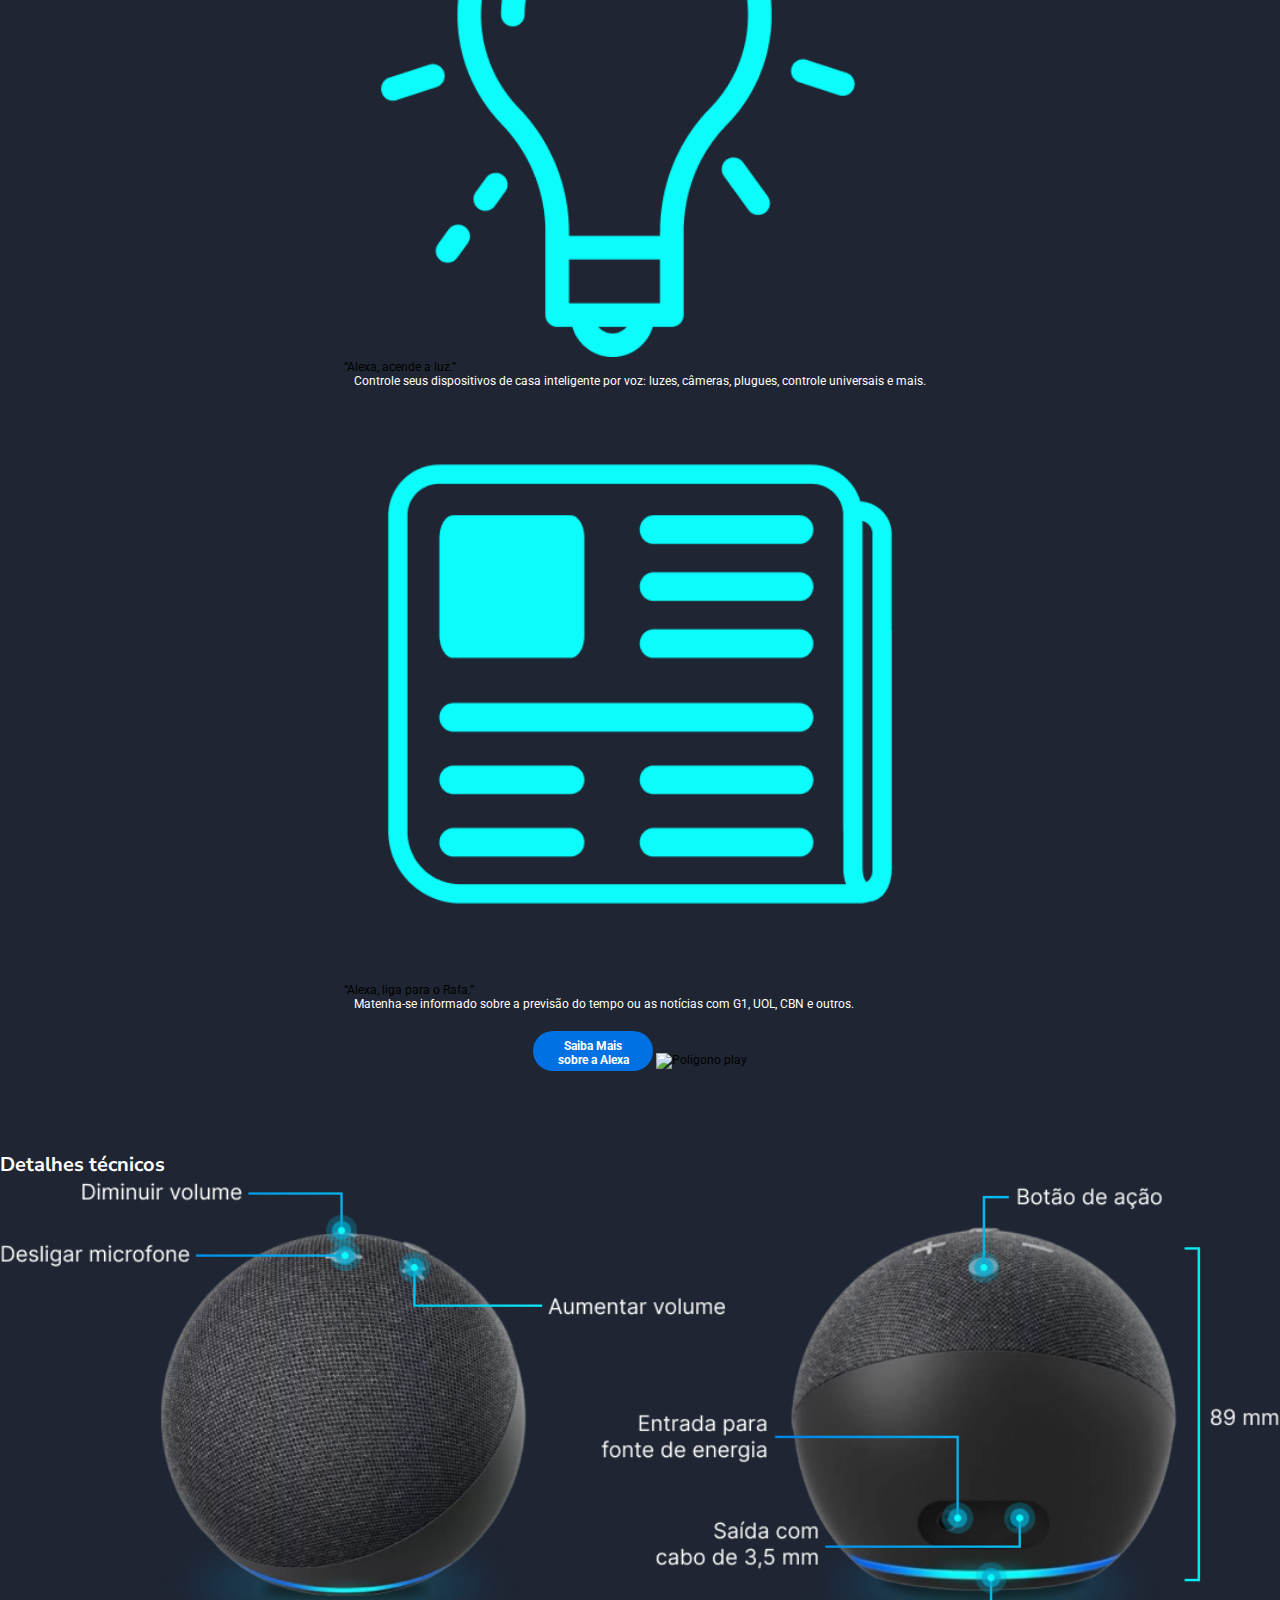
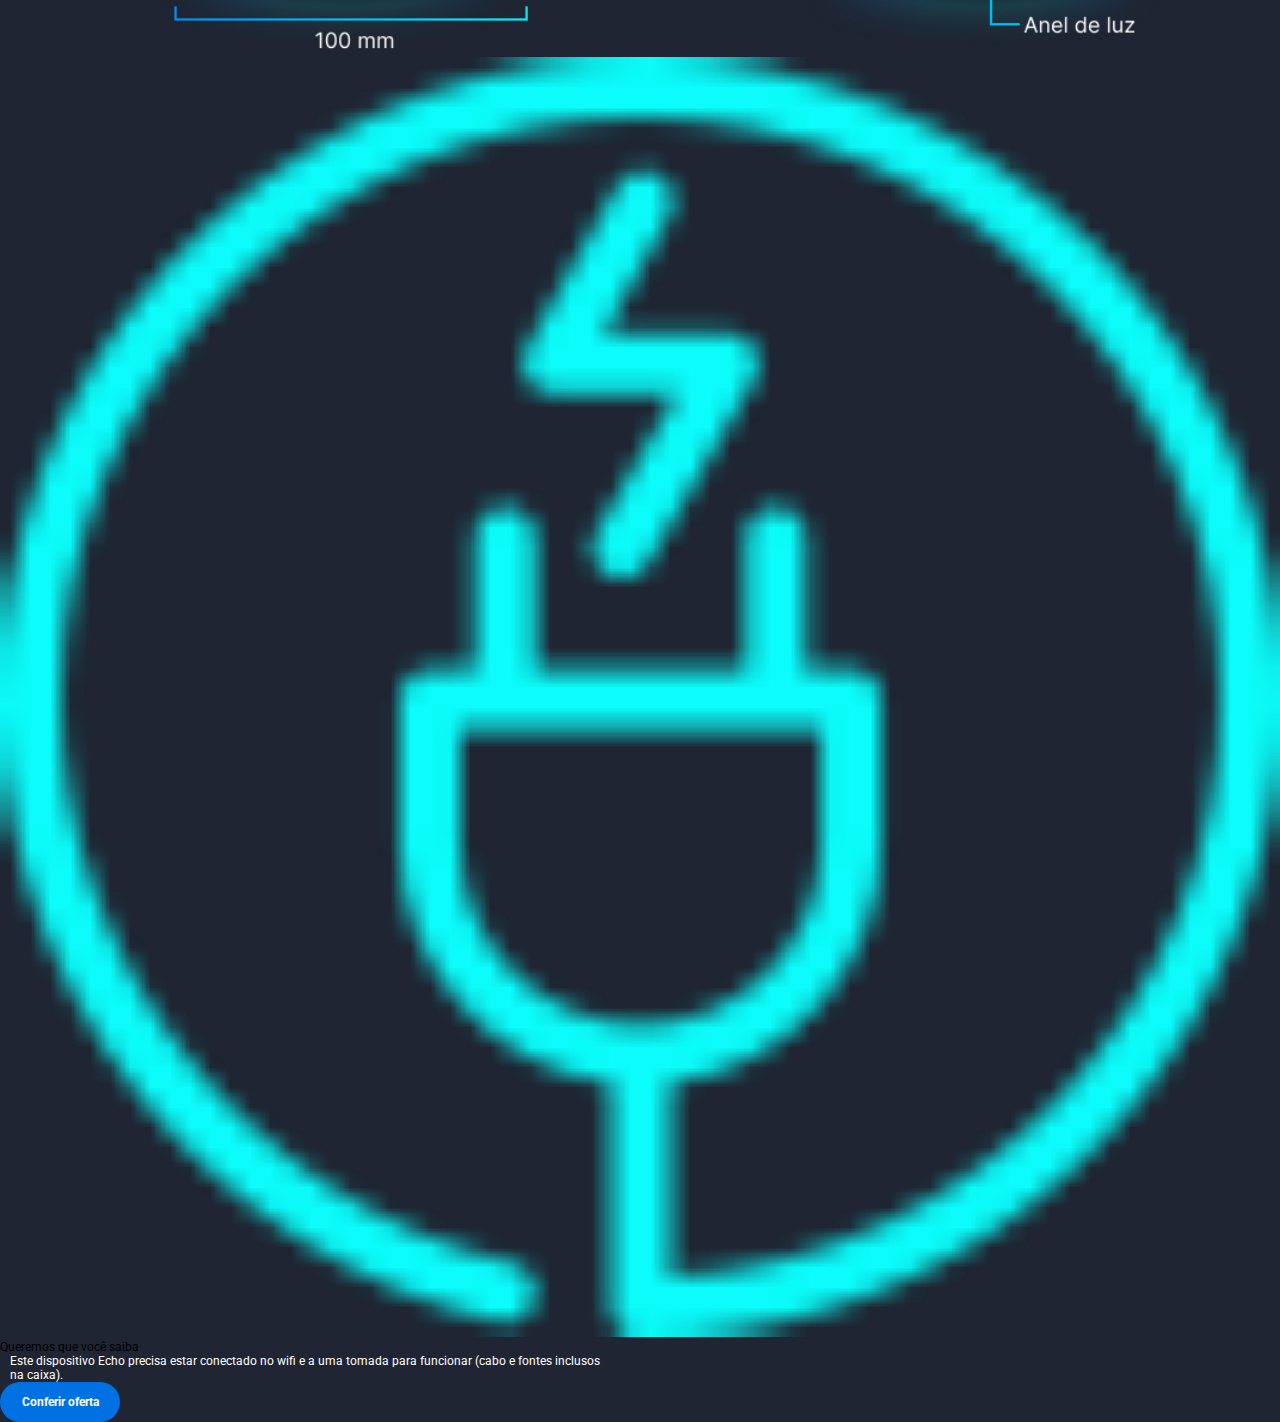
==== commit b41946c3: "I finished the section information and started the section know echo edot." ====
--- a/Echo-dot/index.html
+++ b/Echo-dot/index.html
@@ -25,23 +25,22 @@
 
   <body>
     <header id="header" class="flexbox">
-        <button class="button-icon-header" onclick="changeStatusSidebar()">
-          <svg
-            xmlns="http://www.w3.org/2000/svg"
-            width="35"
-            height="35"
-            fill="currentColor"
-            class="bi bi-list icon-header"
-            viewBox="0 0 16 16"
-          >
-            <path
-              fill-rule="evenodd"
-              d="M2.5 12a.5.5 0 0 1 .5-.5h10a.5.5 0 0 1 0 1H3a.5.5 0 0 1-.5-.5zm0-4a.5.5 0 0 1 .5-.5h10a.5.5 0 0 1 0 1H3a.5.5 0 0 1-.5-.5zm0-4a.5.5 0 0 1 .5-.5h10a.5.5 0 0 1 0 1H3a.5.5 0 0 1-.5-.5z"
-            />
-          </svg>
-        </button>
-        <span id="title-amazon"><a href="#" id="link-amazon">Amazon</a></span>
-
+      <button class="button-icon-header" onclick="changeStatusSidebar()">
+        <svg
+          xmlns="http://www.w3.org/2000/svg"
+          width="35"
+          height="35"
+          fill="currentColor"
+          class="bi bi-list icon-header"
+          viewBox="0 0 16 16"
+        >
+          <path
+            fill-rule="evenodd"
+            d="M2.5 12a.5.5 0 0 1 .5-.5h10a.5.5 0 0 1 0 1H3a.5.5 0 0 1-.5-.5zm0-4a.5.5 0 0 1 .5-.5h10a.5.5 0 0 1 0 1H3a.5.5 0 0 1-.5-.5zm0-4a.5.5 0 0 1 .5-.5h10a.5.5 0 0 1 0 1H3a.5.5 0 0 1-.5-.5z"
+          />
+        </svg>
+      </button>
+      <span id="title-amazon"><a href="#" id="link-amazon">Amazon</a></span>
 
       <nav id="navigation_header" class="flexbox">
         <button class="button-icon-header" onclick="changeStatusSidebar()">
@@ -96,16 +95,16 @@
       <!--Section information-->
       <section id="introduction" class="flexbox flexbox-row section-mother">
         <div id="information" class="flexbox">
-        <!--Container of paragraphs-->
-            <div id="container-paragraph" class="flexbox">
-              <p id="title-introduction" class="color-turquoise-light">
-               Echo <span>dot </span>
-              </p>
-              <p id="paragraph-introduction" class="paragraph">
-                Tenha a Alexa em qualquer ambiente
-              </p>
-            </div>
-        
+          <!--Container of paragraphs-->
+          <div id="container-paragraph" class="flexbox">
+            <p id="title-introduction" class="color-turquoise-light">
+              Echo <span>dot </span>
+            </p>
+            <p id="paragraph-introduction" class="paragraph">
+              Tenha a Alexa em qualquer ambiente
+            </p>
+          </div>
+
           <!--Container of buttons-->
           <div class="container-buttons flexbox flexbox-row">
             <button id="button-offer" class="button">Conferir oferta</button>
@@ -113,48 +112,83 @@
               id="container-button-play"
               class="container-buttons flexbox flexbox-row"
             >
-              <img src="images/Icones/play.png" alt="Play" id="button-play" class="image">
+              <img
+                src="images/Icones/play.png"
+                alt="Play"
+                id="button-play"
+                class="image"
+              />
               <span id="text-button-play" class="paragraph">Play video</span>
             </div>
           </div>
         </div>
         <!--Container of images-->
         <div class="container-image flexbox">
-<!--Echo dot-->
-<img src="images/Echo Dot.png" alt="Echo dot" id="echo-dot" class="image" >
+          <!--Echo dot-->
+          <img
+            src="images/Echo Dot.png"
+            alt="Echo dot"
+            id="echo-dot"
+            class="image"
+          />
 
           <!--Comand voice 1-->
-<picture>
-    <!--desktop-->
-  <img src="images/comands-alexa/comand_for alexa 1-desktop.png" alt="comando de voz 1 para desktop" id="comand-alexa1" class="image comand-echo-dot">
-  <!--tablet-->
-  <source media="(max-width: 1024px )" srcset="images/comands-alexa/comand_for alexa 1-tablet.png" type="image/png" alt="comando de voz 1 para tablet">
-    <!--mobile-->
-    <source  media="(max-width: 768px)"  srcset="images/comands-alexa/comand_for alexa 1-mobile.png" type="image/png" alt="comando de voz 1 para mobile">
-</picture>
-
-<!--Comand voice 2-->
-<picture>
-  <!--desktop-->
-<img src="images/comands-alexa/comand_for alexa 2-desktop.png" alt="comando de voz 2 para desktop" id="comand-alexa2" class="image comand-echo-dot">
-<!--tablet-->
-<source media="(max-width: 1024px )" srcset="images/comands-alexa/comand_for alexa 2-tablet.png" type="image/png" alt="comando de voz 2 para tablet">
-  <!--mobile-->
-  <source  media="(max-width: 768px)"  srcset="images/comands-alexa/comand_for alexa 2-mobile.png" type="image/png" alt="comando de voz 2 para mobile">
-
-</picture>
-
-
-          
-        
+          <picture>
+            <!--desktop-->
+            <img
+              src="images/comands-alexa/comand_for alexa 1-desktop.png"
+              alt="comando de voz 1 para desktop"
+              id="comand-alexa1"
+              class="image comand-echo-dot"
+            />
+            <!--tablet-->
+            <source
+              media="(max-width: 1024px )"
+              srcset="images/comands-alexa/comand_for alexa 1-tablet.png"
+              type="image/png"
+              alt="comando de voz 1 para tablet"
+            />
+            <!--mobile-->
+            <source
+              media="(max-width: 768px)"
+              srcset="images/comands-alexa/comand_for alexa 1-mobile.png"
+              type="image/png"
+              alt="comando de voz 1 para mobile"
+            />
+          </picture>
+
+          <!--Comand voice 2-->
+          <picture>
+            <!--desktop-->
+            <img
+              src="images/comands-alexa/comand_for alexa 2-desktop.png"
+              alt="comando de voz 2 para desktop"
+              id="comand-alexa2"
+              class="image comand-echo-dot"
+            />
+            <!--tablet-->
+            <source
+              media="(max-width: 1024px )"
+              srcset="images/comands-alexa/comand_for alexa 2-tablet.png"
+              type="image/png"
+              alt="comando de voz 2 para tablet"
+            />
+            <!--mobile-->
+            <source
+              media="(max-width: 768px)"
+              srcset="images/comands-alexa/comand_for alexa 2-mobile.png"
+              type="image/png"
+              alt="comando de voz 2 para mobile"
+            />
+          </picture>
         </div>
       </section>
       <!--End of section information-->
 
       <!--Section know-echo-dot-->
-      <section id="section-know-echo-dot" class="flexbox section-mother">
+      <section id="know-echo-dot" class="flexbox section-mother">
         <!--Text-->
-        <div id="text-know-more" class="container-text">
+        <div id="text-know-more" class="container-text flexbox">
           <h5 id="title-text-know-more" class="title-header">
             Conheça o novo Echo
           </h5>
@@ -174,49 +208,52 @@
         </div>
         <!--Image-->
         <!--Background-image-->
-        <div class="container-image">
-          <!--Absolute positioned image-->
-          <div id="alexaComand3" class="container-image">
-            <img src="images/comand_for alexa 3.png" alt="Comando 3 da Alexa" />
-          </div>
-        </div>
-
-        <!--Icons of function of alexa-->
-        <div class="container-image flexbox-row">
+        <div id="man-using-alexa" class="container-image">
+          <img
+          src="images/comands-alexa/comand_for alexa 3.png"
+          alt="Voice comand 3"
+          id="comand-alexa3"
+          class="comand-echo-dot"
+        />
+       
+        </div>
+
+        <!--Icons of functions of alexa-->
+        <div class="container-image container-flexbox-row flexbox">
           <img
             src="images/Icones/chat-svgrepo-com (1) 1.png"
             alt="Conversa"
-            class="image imageFuncionsAlexa"
+            class="image imageFunctionsAlexa"
           />
           <img
             src="images/Icones/calendar-svgrepo-com 1.png"
             alt="Calendário"
-            class="image imageFuncionsAlexa"
+            class="image imageFunctionsAlexa"
           />
           <img
             src="images/Icones/earth-globe-planet-svgrepo-com 1.png"
             alt="Terra"
-            class="image imageFuncionsAlexa"
+            class="image imageFunctionsAlexa"
           />
           <img
             src="images/Icones/idea-svgrepo-com (1) 1.png"
             alt="Ideia"
-            class="image imageFuncionsAlexa"
+            class="image imageFunctionsAlexa"
           />
           <img
             src="images/Icones/music-svgrepo-com 1.png"
             alt="Música"
-            class="image imageFuncionsAlexa"
+            class="image imageFunctionsAlexa"
           />
           <img
             src="images/Icones/news-svgrepo-com 1.png"
             alt="Notícias"
-            class="image imageFuncionsAlexa"
+            class="image imageFunctionsAlexa"
           />
         </div>
 
         <!--Icons of player for alexa-->
-        <div class="container-image flexbox-row">
+        <div class="container-image container-flexbox-row  flexbox-row">
           <img
             src="images/players/spotify.png"
             alt="Spotify"
--- a/Echo-dot/styles/mobile.css
+++ b/Echo-dot/styles/mobile.css
@@ -39,6 +39,10 @@
 /*End headers*/
 
 .paragraph {
+  /*box-model*/
+  max-width: 600px;
+  padding: 0px 10px;
+
   /*typography*/
   color: var(--color-white);
   text-align: left;
@@ -228,9 +232,13 @@
 }
 
 /*images*/
+.container-image {
+  position: relative;
+}
+
 #echo-dot {
-  width: 290px;
-  height: 300px;
+  max-width: 290px;
+  max-height: 300px;
 }
 
 .comand-echo-dot {
@@ -238,10 +246,67 @@
   width: 124px;
   height: 32px;
 }
-#comand-alex1 {
+#comand-alexa1 {
+  bottom: 350px;
+  left: 170px;
+}
+#comand-alexa2 {
+  bottom: 125px;
+  left: 200px;
 }
 
 /*End of section introduction*/
+
+/*Section Know echo dot*/
+
+#know-echo-dot {
+  gap: 80px;
+}
+
+#text-know-more {
+  /*box-model*/
+  background-image: var(--radial-gradient);
+  padding: 40px;
+  border-radius: 16px;
+}
+
+/*Image*/
+/*Background-image*/
+#man-using-alexa {
+  /*position stuff*/
+  position: relative;
+
+  /*box-model*/
+  width: 100%;
+  height: 100vh;
+  max-height: 392px;
+  background-image: url(../images/close_up_hand_touching_virtual_assistant.png);
+  background-size: cover;
+  background-position: center;
+  background-repeat: no-repeat;
+}
+/*voice comand*/
+#comand-alexa3 {
+  /*position stuff*/
+  top: 71px;
+  left: 66px;
+
+  /*box-model*/
+  width: 243px;
+  height: 60px;
+}
+
+/*Functions of Alexa*/
+.container-flexbox-row {
+  flex-direction: row;
+}
+.imageFunctionsAlexa {
+  /*box-model*/
+  width: 32px;
+  height: 32px;
+}
+
+/*End of section Know echo dot*/
 
 /*End of main*/
 
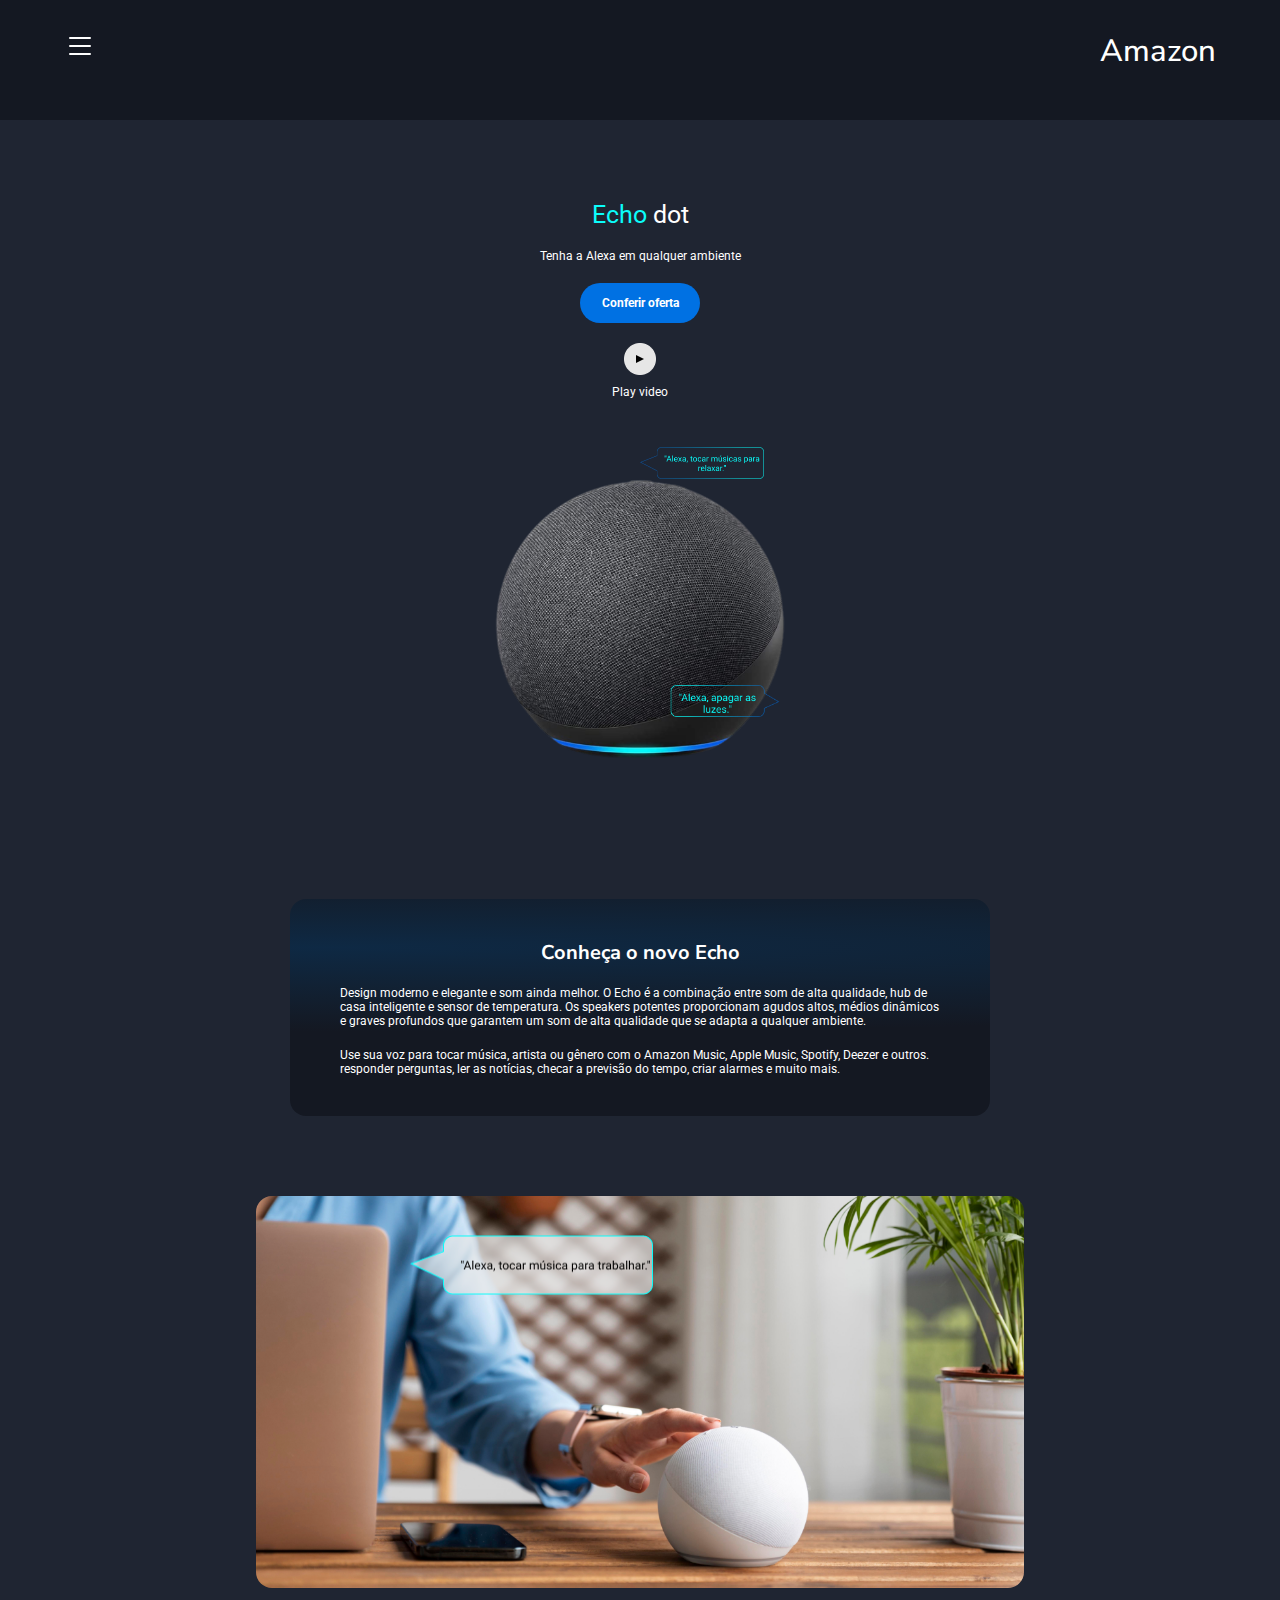
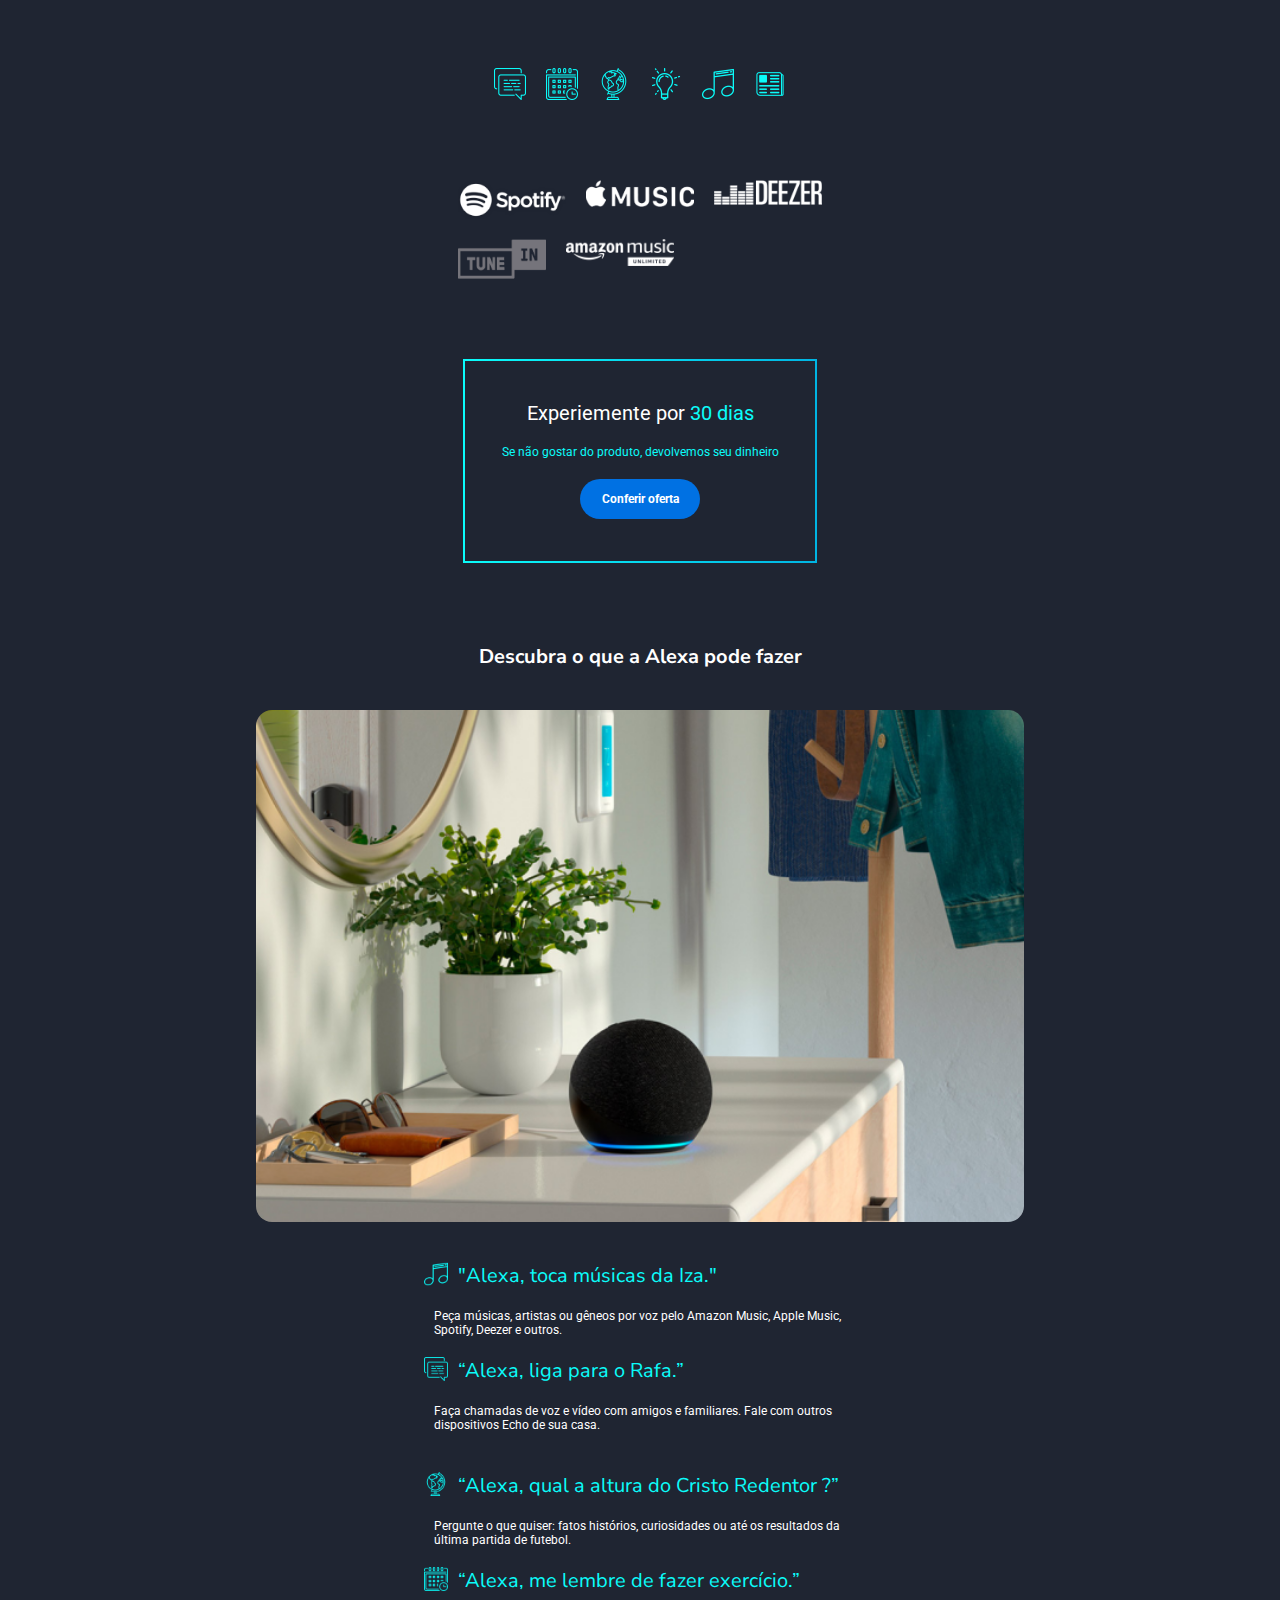
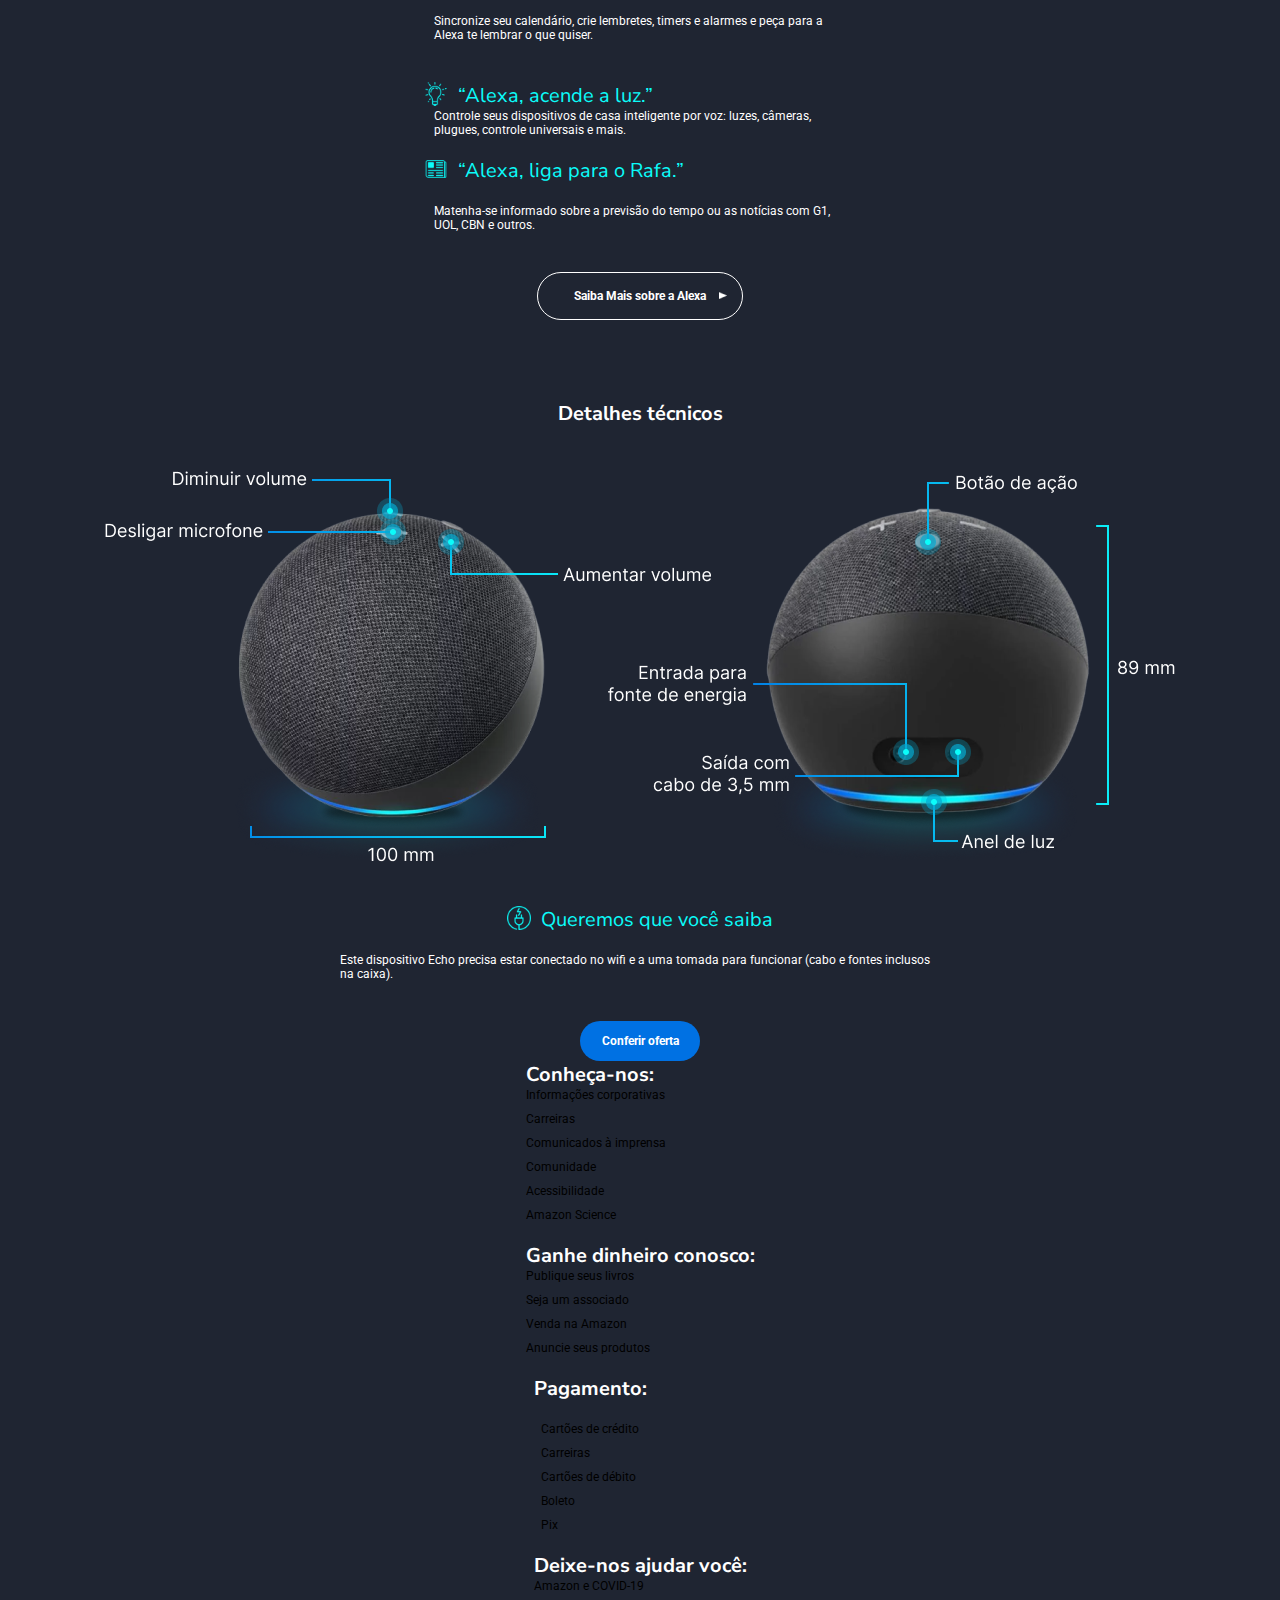
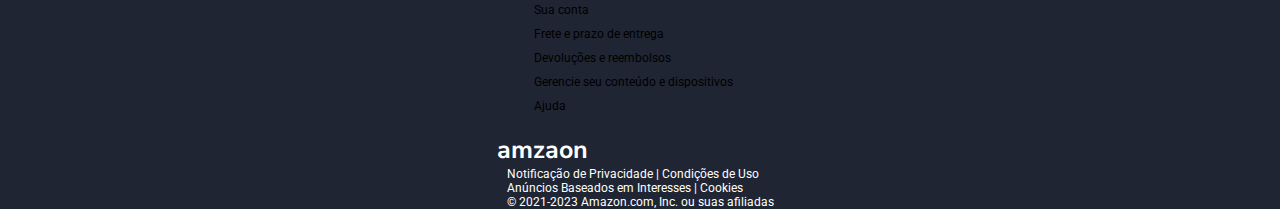
==== commit a0055bb7: "Finished all the css for the main and started the footer version" ====
--- a/Echo-dot/index.html
+++ b/Echo-dot/index.html
@@ -208,18 +208,20 @@
         </div>
         <!--Image-->
         <!--Background-image-->
-        <div id="man-using-alexa" class="container-image">
-          <img
-          src="images/comands-alexa/comand_for alexa 3.png"
-          alt="Voice comand 3"
-          id="comand-alexa3"
-          class="comand-echo-dot"
-        />
-       
+        <div id="man-using-alexa" class="container-image background-properties">
+          <img
+            src="images/comands-alexa/comand_for alexa 3.png"
+            alt="Voice comand 3"
+            id="comand-alexa3"
+            class="comand-echo-dot"
+          />
         </div>
 
         <!--Icons of functions of alexa-->
-        <div class="container-image container-flexbox-row flexbox">
+        <div
+          id="container-functions"
+          class="container-image container-flexbox-row flexbox"
+        >
           <img
             src="images/Icones/chat-svgrepo-com (1) 1.png"
             alt="Conversa"
@@ -253,44 +255,53 @@
         </div>
 
         <!--Icons of player for alexa-->
-        <div class="container-image container-flexbox-row  flexbox-row">
-          <img
-            src="images/players/spotify.png"
-            alt="Spotify"
-            class="image imagePlayersAlexa"
-          />
-          <img
-            src="images/players/apple-music.png"
-            alt="Apple-music"
-            class="image imagePlayersAlexa"
-          />
-          <img
-            src="images/players/deezer.png"
-            alt="Deezer"
-            class="image imagePlayersAlexa"
-          />
-          <img
-            src="images/players/tunein.png"
-            alt="Tunein"
-            class="image imagePlayersAlexa"
-          />
-          <img
-            src="images/players/amazon-music.png"
-            alt="Amazon-music"
-            class="image imagePlayersAlexa"
-          />
+        <div id="container-players" class="container-image flexbox">
+          <!--Column 1-->
+          <div id="column1-player" class="column column-player flexbox">
+            <img
+              src="images/players/spotify.png"
+              alt="Spotify"
+              class="image imagePlayersAlexa"
+            />
+            <img
+              src="images/players/apple-music.png"
+              alt="Apple-music"
+              class="image imagePlayersAlexa"
+            />
+            <img
+              src="images/players/deezer.png"
+              alt="Deezer"
+              class="image imagePlayersAlexa"
+            />
+          </div>
+          <!--Column 2-->
+          <div id="column2-player" class="column column-player flexbox">
+            <img
+              src="images/players/tunein.png"
+              alt="Tunein"
+              class="image imagePlayersAlexa"
+            />
+            <img
+              src="images/players/amazon-music.png"
+              alt="Amazon-music"
+              class="image imagePlayersAlexa"
+            />
+          </div>
         </div>
 
         <!--Container of offer-->
         <div id="container-offer" class="container-text">
-          <div id="offer">
+          <div id="offer" class="flexbox">
             <aside id="title-offer" class="title-header">
               Experiemente por
-              <aside class="title-turquoise">30 dias</aside>
+              <aside id="aside-day" class="color-turquoise title-header">
+                30 dias
+              </aside>
             </aside>
-            <aside class="paragraph title-turquoise">
+
+            <p class="paragraph color-turquoise-light">
               Se não gostar do produto, devolvemos seu dinheiro
-            </aside>
+            </p>
             <!--Container of buttons-->
             <div class="container-buttons">
               <button id="button-offer" class="button">Conferir oferta</button>
@@ -300,117 +311,119 @@
       </section>
       <!--End of section know-echo-dot-->
 
-      <!--Section section-know-alexa-->
-      <section class="know-alexa section-mother">
+      <!--Section know-alexa-->
+      <section id="know-alexa" class="flexbox section-mother">
         <!--What Alexa can do-->
-
-        <div id="what-alexa-can-do" class="flexbox">
+        <div id="what-alexa-can-do" class="flexbox section-mother">
           <h5 class="title-header">Descubra o que a Alexa pode fazer</h5>
 
           <!--Background image for alexa on a desk-->
-          <div id="container-image-what-can-do" class="container-image"></div>
+          <div
+            id="container-alexa-desk"
+            class="container-image background-properties"
+          ></div>
         </div>
         <!--Information of Alexa-->
-        <div id="container-information-of-alexa" class="flexbox">
-          <div id="column1" class="column">
-            <div id="comand1" class="comand">
+        <div id="container-information-of-alexa" class="flexbox section-mother">
+          <div id="column1" class="column flexbox">
+            <div id="comand1" class="comand flexbox">
               <div class="description flexbox-row">
                 <img
                   src="images/Icones/music-svgrepo-com 1.png"
                   alt="Músic"
                   class="image icon-description"
                 />
-                <aside class="title-turquoise-light">
+                <aside class="color-turquoise-light title-property">
                   "Alexa, toca músicas da Iza."
                 </aside>
               </div>
-              <p class="paragraph">
+              <p class="paragraph paragraphy-property">
                 Peça músicas, artistas ou gêneos por voz pelo Amazon Music,
                 Apple Music, Spotify, Deezer e outros.
               </p>
             </div>
-            <div id="comand2" class="comand">
+            <div id="comand2" class="comand flexbox">
               <div class="description flexbox-row">
                 <img
                   src="images/Icones/chat-svgrepo-com (1) 1.png"
                   alt="Conversa"
                   class="image icon-description"
                 />
-                <aside class="title-turquoise-light">
+                <aside class="color-turquoise-light title-property">
                   “Alexa, liga para o Rafa.”
                 </aside>
               </div>
-              <p class="paragraph">
+              <p class="paragraph paragraphy-property">
                 Faça chamadas de voz e vídeo com amigos e familiares. Fale com
                 outros dispositivos Echo de sua casa.
               </p>
             </div>
           </div>
 
-          <div id="column2" class="column">
-            <div id="comand1" class="comand">
+          <div id="column2" class="column flexbox">
+            <div id="comand1" class="comand flexbox">
               <div class="description flexbox-row">
                 <img
                   src="images/Icones/earth-globe-planet-svgrepo-com 1.png"
                   alt="Terra"
                   class="image icon-description"
                 />
-                <aside class="title-turquoise-light">
+                <aside class="color-turquoise-light title-property">
                   “Alexa, qual a altura do Cristo Redentor ?”
                 </aside>
               </div>
-              <p class="paragraph">
+              <p class="paragraph paragraphy-property">
                 Pergunte o que quiser: fatos histórios, curiosidades ou até os
                 resultados da última partida de futebol.
               </p>
             </div>
-            <div id="comand2" class="comand">
+            <div id="comand2" class="comand flexbox">
               <div class="description flexbox-row">
                 <img
                   src="images/Icones/calendar-svgrepo-com 1.png"
                   alt="Calendário"
                   class="image icon-description"
                 />
-                <aside class="title-turquoise-light">
+                <aside class="color-turquoise-light title-property">
                   “Alexa, me lembre de fazer exercício.”
                 </aside>
               </div>
-              <p class="paragraph">
+              <p class="paragraph paragraphy-property">
                 Sincronize seu calendário, crie lembretes, timers e alarmes e
                 peça para a Alexa te lembrar o que quiser.
               </p>
             </div>
           </div>
 
-          <div id="column3" class="column">
-            <div id="comand1" class="comand">
+          <div id="column3" class="column flexbox">
+            <div id="comand1" class="comand" flexbox>
               <div class="description flexbox-row">
                 <img
                   src="images/Icones/idea-svgrepo-com (1) 1.png"
                   alt="Ideia"
                   class="image icon-description"
                 />
-                <aside class="title-turquoise-light">
+                <aside class="color-turquoise-light title-property">
                   “Alexa, acende a luz.”
                 </aside>
               </div>
-              <p class="paragraph">
+              <p class="paragraph paragraphy-property">
                 Controle seus dispositivos de casa inteligente por voz: luzes,
                 câmeras, plugues, controle universais e mais.
               </p>
             </div>
-            <div id="comand2" class="comand">
+            <div id="comand2" class="comand flexbox">
               <div class="description flexbox-row">
                 <img
                   src="images/Icones/news-svgrepo-com 1.png"
                   alt="Notícias"
                   class="image icon-description"
                 />
-                <aside class="title-turquoise-light">
+                <aside class="color-turquoise-light title-property">
                   “Alexa, liga para o Rafa.”
                 </aside>
               </div>
-              <p class="paragraph">
+              <p class="paragraph paragraphy-property">
                 Matenha-se informado sobre a previsão do tempo ou as notícias
                 com G1, UOL, CBN e outros.
               </p>
@@ -422,8 +435,9 @@
               Saiba Mais sobre a Alexa
             </button>
             <img
-              src="images/Polygon-play.png"
+              src="images/players/Polygon-play.png"
               alt="Poligono play"
+              id="polygon-play"
               class="image"
             />
           </div>
@@ -432,7 +446,7 @@
       <!--End of section section-know-alexa-->
 
       <!--Section tecnical details-->
-      <section id="tecnical-details" class="section-mother">
+      <section id="tecnical-details" class="section-mother flexbox">
         <h5 class="title-header">Detalhes técnicos</h5>
         <img
           src="images/Imagem Detalhes.png"
@@ -441,17 +455,19 @@
           class="image"
         />
 
-        <div class="carge-text">
-          <div class="container-title-charge flexbox-row">
+        <div id="carge-text" class="flexbox">
+          <div class="container-title-charge description">
             <img
               src="images/Icones/tomada 1.png"
               alt="Icon de tomada"
               class="image icon-description"
             />
-            <aside class="title-turquoise-light">Queremos que você saiba</aside>
-          </div>
-
-          <p class="paragraph">
+            <aside class="color-turquoise-light title-property">
+              Queremos que você saiba
+            </aside>
+          </div>
+
+          <p class="paragraph paragraph-property">
             Este dispositivo Echo precisa estar conectado no wifi e a uma tomada
             para funcionar (cabo e fontes inclusos na caixa).
           </p>
@@ -465,14 +481,14 @@
     </main>
 
     <!--Footer-->
-    <footer id="footer">
+    <footer id="footer" class="flexbox flexbox-row">
       <!--Container of links-->
-      <div id="container-links">
+      <div id="container-links" class="flexbox">
         <!--Column 1-->
-        <div id="footer-column1" class="column">
+        <div id="footer-column1" class="column-footer flexbox">
           <div id="know-us">
             <h6 class="title-header">Conheça-nos:</h6>
-            <ul class="listFooter">
+            <ul class="listFooter flexbox">
               <li>Informações corporativas</li>
               <li>Carreiras</li>
               <li>Comunicados à imprensa</li>
@@ -481,9 +497,9 @@
               <li>Amazon Science</li>
             </ul>
           </div>
-          <div id="won-money">
+          <div id="won-money" classs="flexbox">
             <h6 class="title-header">Ganhe dinheiro conosco:</h6>
-            <ul class="listFooter">
+            <ul class="listFooter flexbox">
               <li>Publique seus livros</li>
               <li>Seja um associado</li>
               <li>Venda na Amazon</li>
@@ -493,10 +509,10 @@
         </div>
 
         <!--Column 2-->
-        <div id="footer-column2" class="column">
-          <div id="payments">
+        <div id="footer-column2" class="column-footer flexbox">
+          <div id="payments" class="flexbox">
             <h6 class="title-header">Pagamento:</h6>
-            <ul class="listFooter">
+            <ul class="listFooter flexbox">
               <li>Cartões de crédito</li>
               <li>Carreiras</li>
               <li>Cartões de débito</li>
@@ -504,9 +520,9 @@
               <li>Pix</li>
             </ul>
           </div>
-          <div id="help">
+          <div id="help" classs="flexbox">
             <h6 class="title-header">Deixe-nos ajudar você:</h6>
-            <ul class="listFooter">
+            <ul class="listFooter flexbox">
               <li>Amazon e COVID-19</li>
               <li>Sua conta</li>
               <li>Frete e prazo de entrega</li>
--- a/Echo-dot/styles/mobile.css
+++ b/Echo-dot/styles/mobile.css
@@ -74,8 +74,8 @@
 #link-amazon {
   /*Position stuff*/
   position: absolute;
-  top: 35px;
-  right: 15px;
+  top: 25%;
+  right: 5%;
 
   /*typography*/
   color: var(--color-white);
@@ -111,8 +111,8 @@
 .bi-list {
   /*Position stuff*/
   position: absolute;
-  top: 35px;
-  left: 15px;
+  top: 25%;
+  left: 5%;
 }
 
 /*Navigation header*/
@@ -193,7 +193,11 @@
 }
 
 .section-mother {
+  /*box-model*/
   width: 100%;
+
+  /*Display stuff*/
+  gap: 40px;
 }
 
 /*End of geral settings*/
@@ -247,12 +251,12 @@
   height: 32px;
 }
 #comand-alexa1 {
-  bottom: 350px;
-  left: 170px;
+  bottom: 100%;
+  left: 50%;
 }
 #comand-alexa2 {
-  bottom: 125px;
-  left: 200px;
+  bottom: 30%;
+  left: 58%;
 }
 
 /*End of section introduction*/
@@ -272,24 +276,31 @@
 
 /*Image*/
 /*Background-image*/
+.background-properties {
+  /*box-model*/
+  width: 100%;
+  max-width: 768px;
+  height: 100vh;
+  max-height: 392px;
+  background-size: cover;
+  background-position: center;
+  background-repeat: no-repeat;
+  border-radius: 16px;
+}
+
 #man-using-alexa {
   /*position stuff*/
   position: relative;
 
   /*box-model*/
-  width: 100%;
-  height: 100vh;
-  max-height: 392px;
   background-image: url(../images/close_up_hand_touching_virtual_assistant.png);
-  background-size: cover;
-  background-position: center;
-  background-repeat: no-repeat;
-}
+}
+
 /*voice comand*/
 #comand-alexa3 {
   /*position stuff*/
-  top: 71px;
-  left: 66px;
+  top: 10%;
+  left: 20%;
 
   /*box-model*/
   width: 243px;
@@ -306,11 +317,136 @@
   height: 32px;
 }
 
+/*Players supported by Alexa*/
+#container-players {
+  align-items: start;
+}
+.column-player {
+  align-items: start;
+  flex-direction: row;
+}
+
+.imagePlayersAlexa {
+  /*box-model*/
+  max-width: 108px;
+  max-height: 40px;
+}
+
+/*Offers*/
+#container-offer {
+  /*box-model*/
+  width: 350px;
+  height: 200px;
+  border: 2px solid;
+  border-image: var(--default-gradient);
+  border-image-slice: 1; /*Set the width of the slice of the border image*/
+}
+
+#offer {
+  padding: 40px 20px;
+}
+
+#offer aside {
+  /*Display stuff*/
+  display: inline;
+
+  /*typography*/
+  font-size: 20px;
+}
+
+#aside-day {
+  /*typografy*/
+  color: var(--color-blue-turquoise-light);
+}
 /*End of section Know echo dot*/
 
+/*Section know-alexa*/
+/*background image*/
+#container-alexa-desk {
+  /*box-model*/
+  max-height: 512px;
+  background-image: url(../images/alexa-on-deskt.png);
+}
+/*Information*/
+.comand {
+  align-items: start;
+  padding: 0px 10px;
+}
+
+.description {
+  display: flex;
+  flex-direction: row;
+  gap: 10px;
+}
+
+.icon-description {
+  /*display stuff*/
+  display: inline;
+
+  /*box-model*/
+  width: 24px;
+  height: 24px;
+}
+
+.title-property {
+  /*display stuff*/
+  display: inline;
+  /*typographt*/
+  font-family: var(--font-title);
+  font-size: 20px;
+}
+
+.paragraphy-property {
+  max-width: 412px;
+}
+
+/*button-know more*/
+#container-button-know-more {
+  position: relative;
+}
+
+#button-know-more {
+  /*box-model*/
+  width: 206px;
+  height: 48px;
+  background-color: transparent;
+  border: 1px solid var(--color-white);
+}
+#button-know-more:hover {
+  border: 1px solid var(--color-blue-turquoise-light);
+}
+
+#polygon-play {
+  /*position stuff*/
+  position: absolute;
+  z-index: 2;
+  top: 42%;
+  right: 8%;
+
+  /*box-model*/
+  width: 8px;
+  height: 8px;
+}
+
+/*End of section know-alexa*/
+
+/*Section tecnical details*/
+#image-tecnical-details {
+  max-width: 1072px;
+}
+
+/*End of section tecnical deta*/
+/**######################**/
 /*End of main*/
 
 /*Footer*/
 #footer {
-  display: none;
-}
+}
+
+.listFooter {
+  gap: 10px;
+  align-items: start;
+}
+.column-footer {
+  align-items: start;
+}
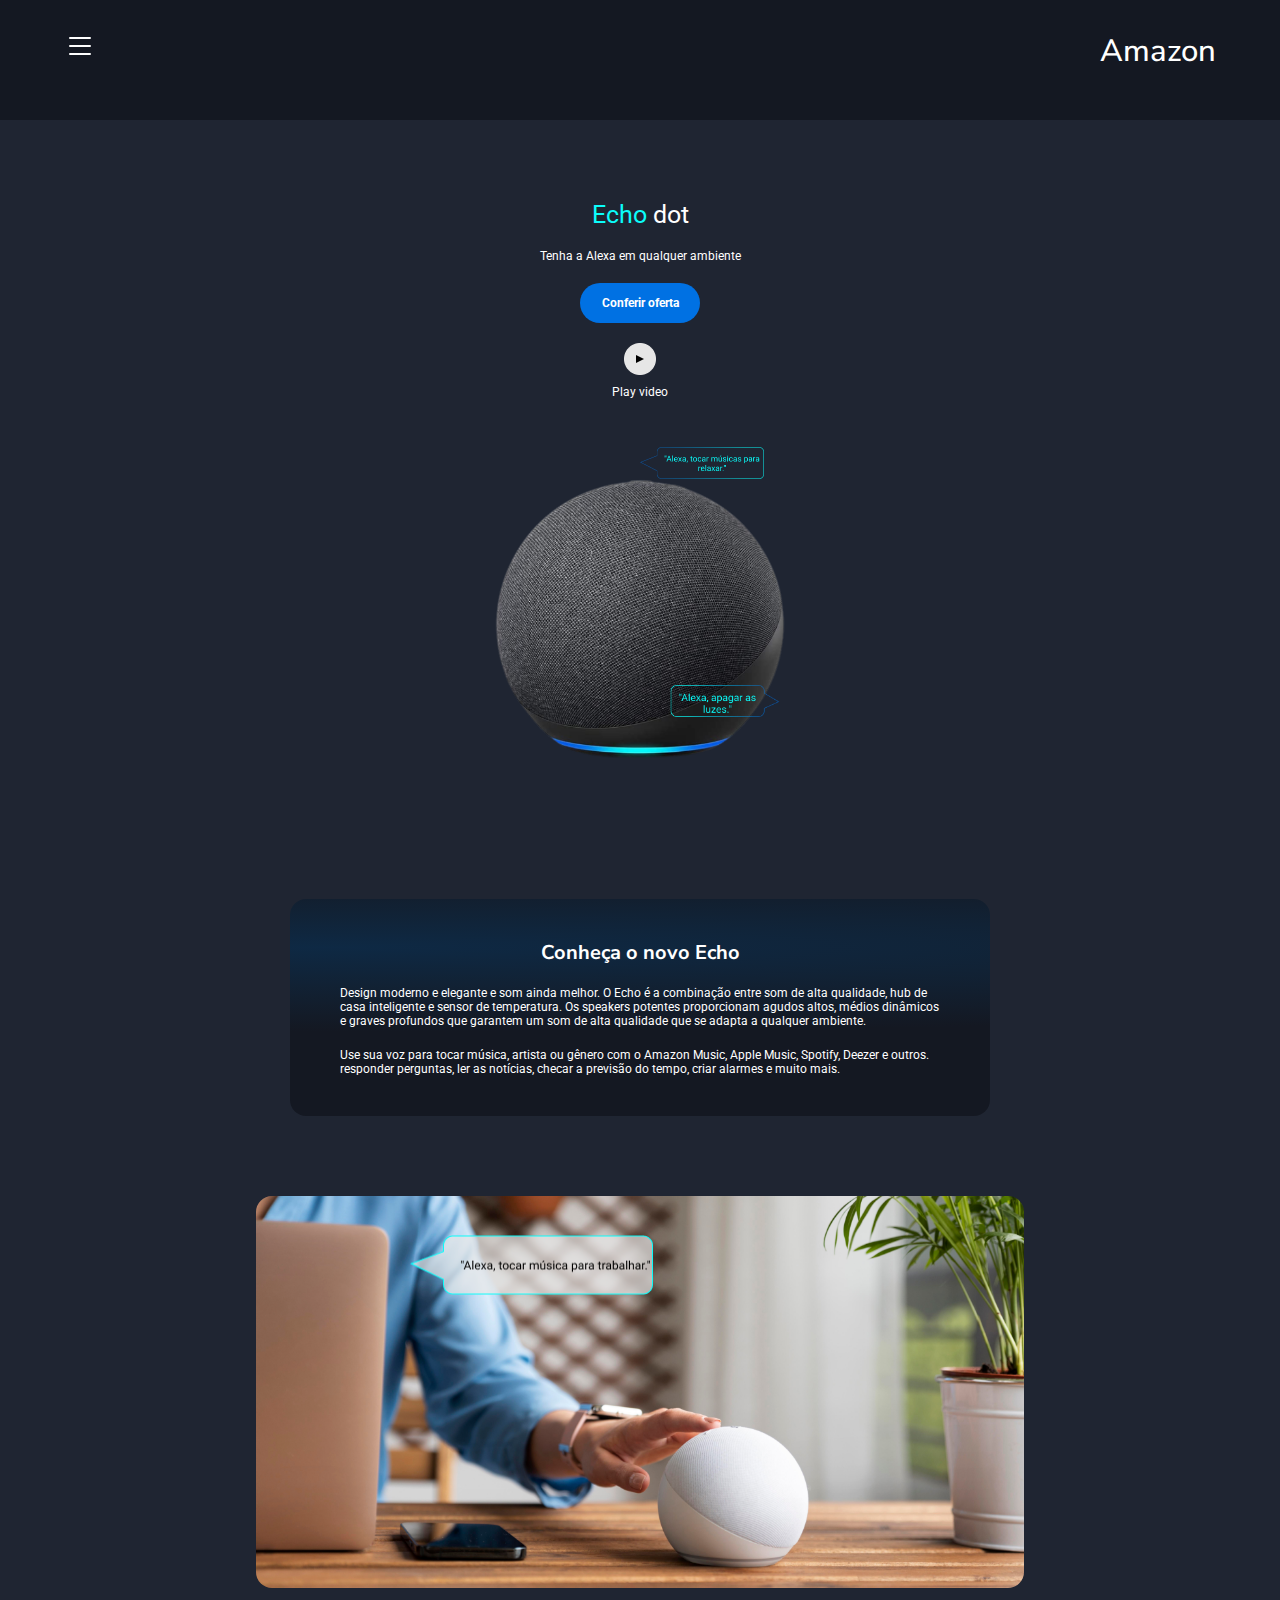
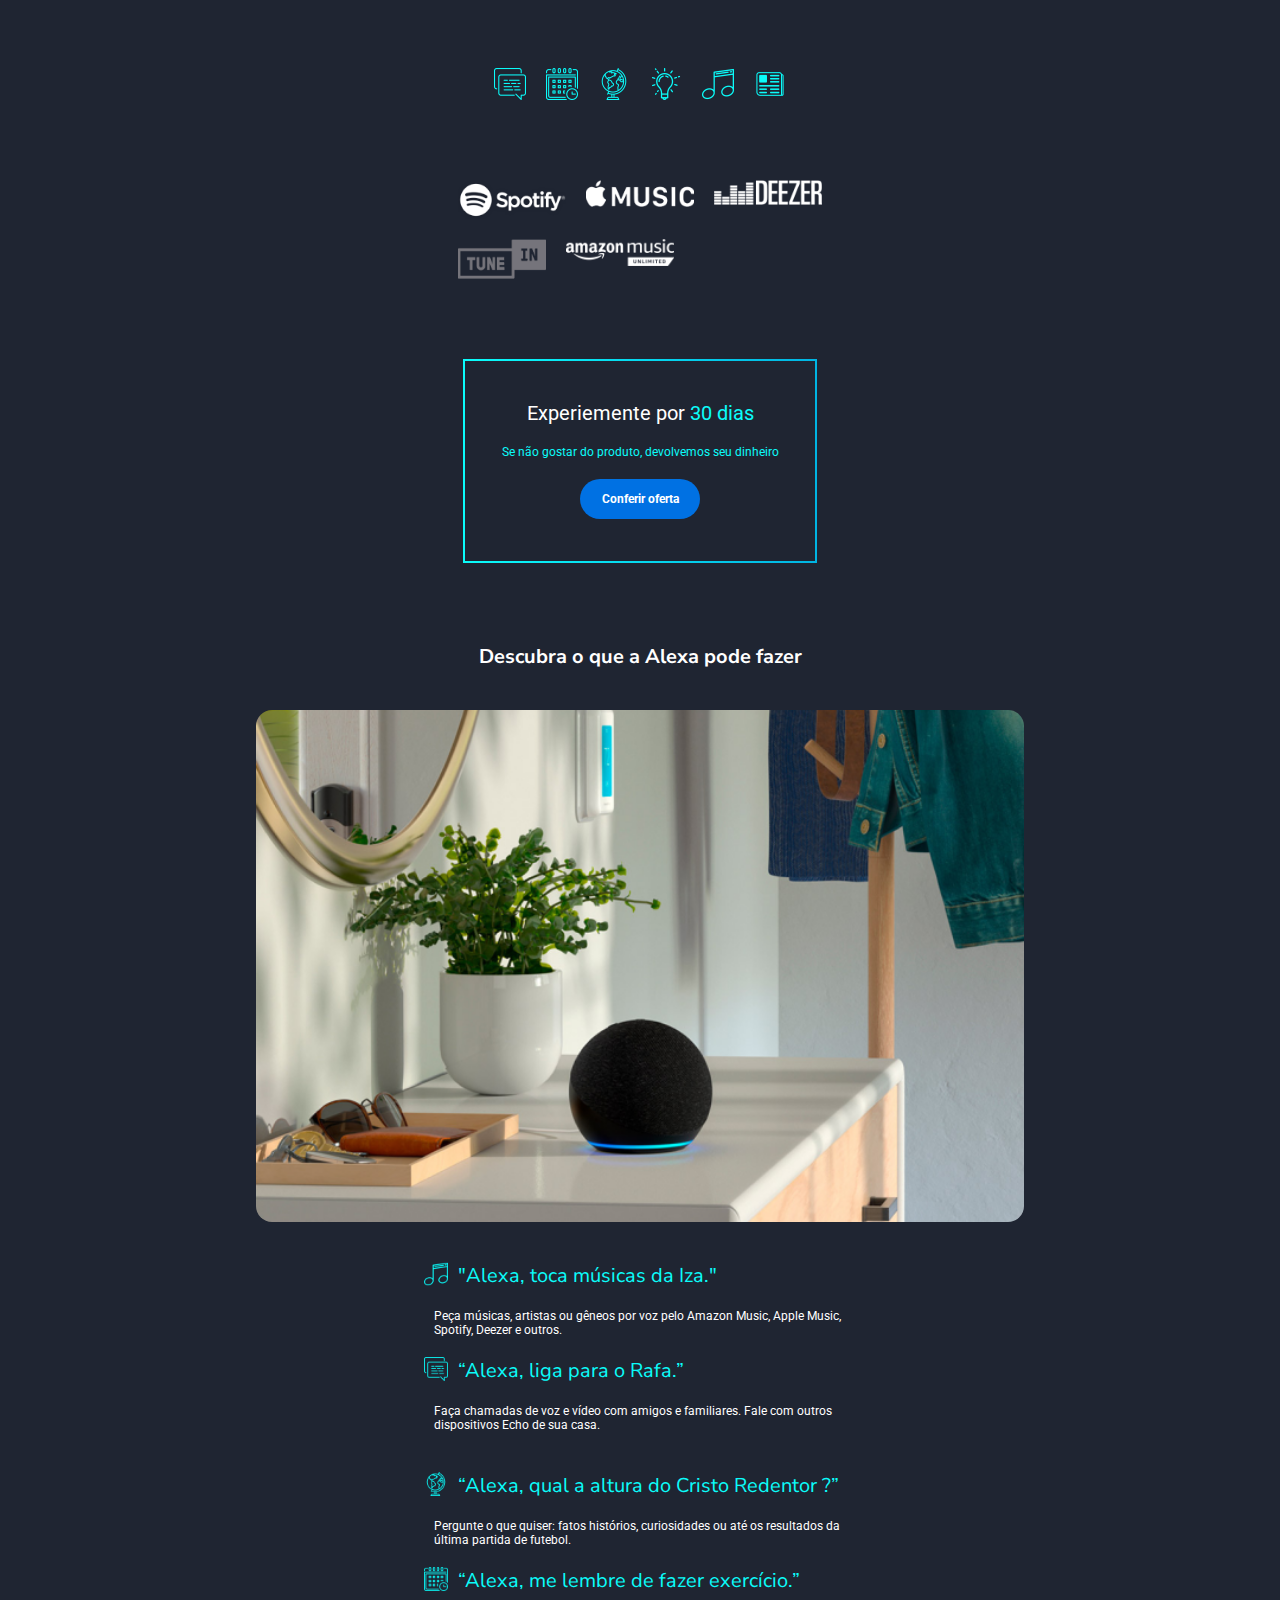
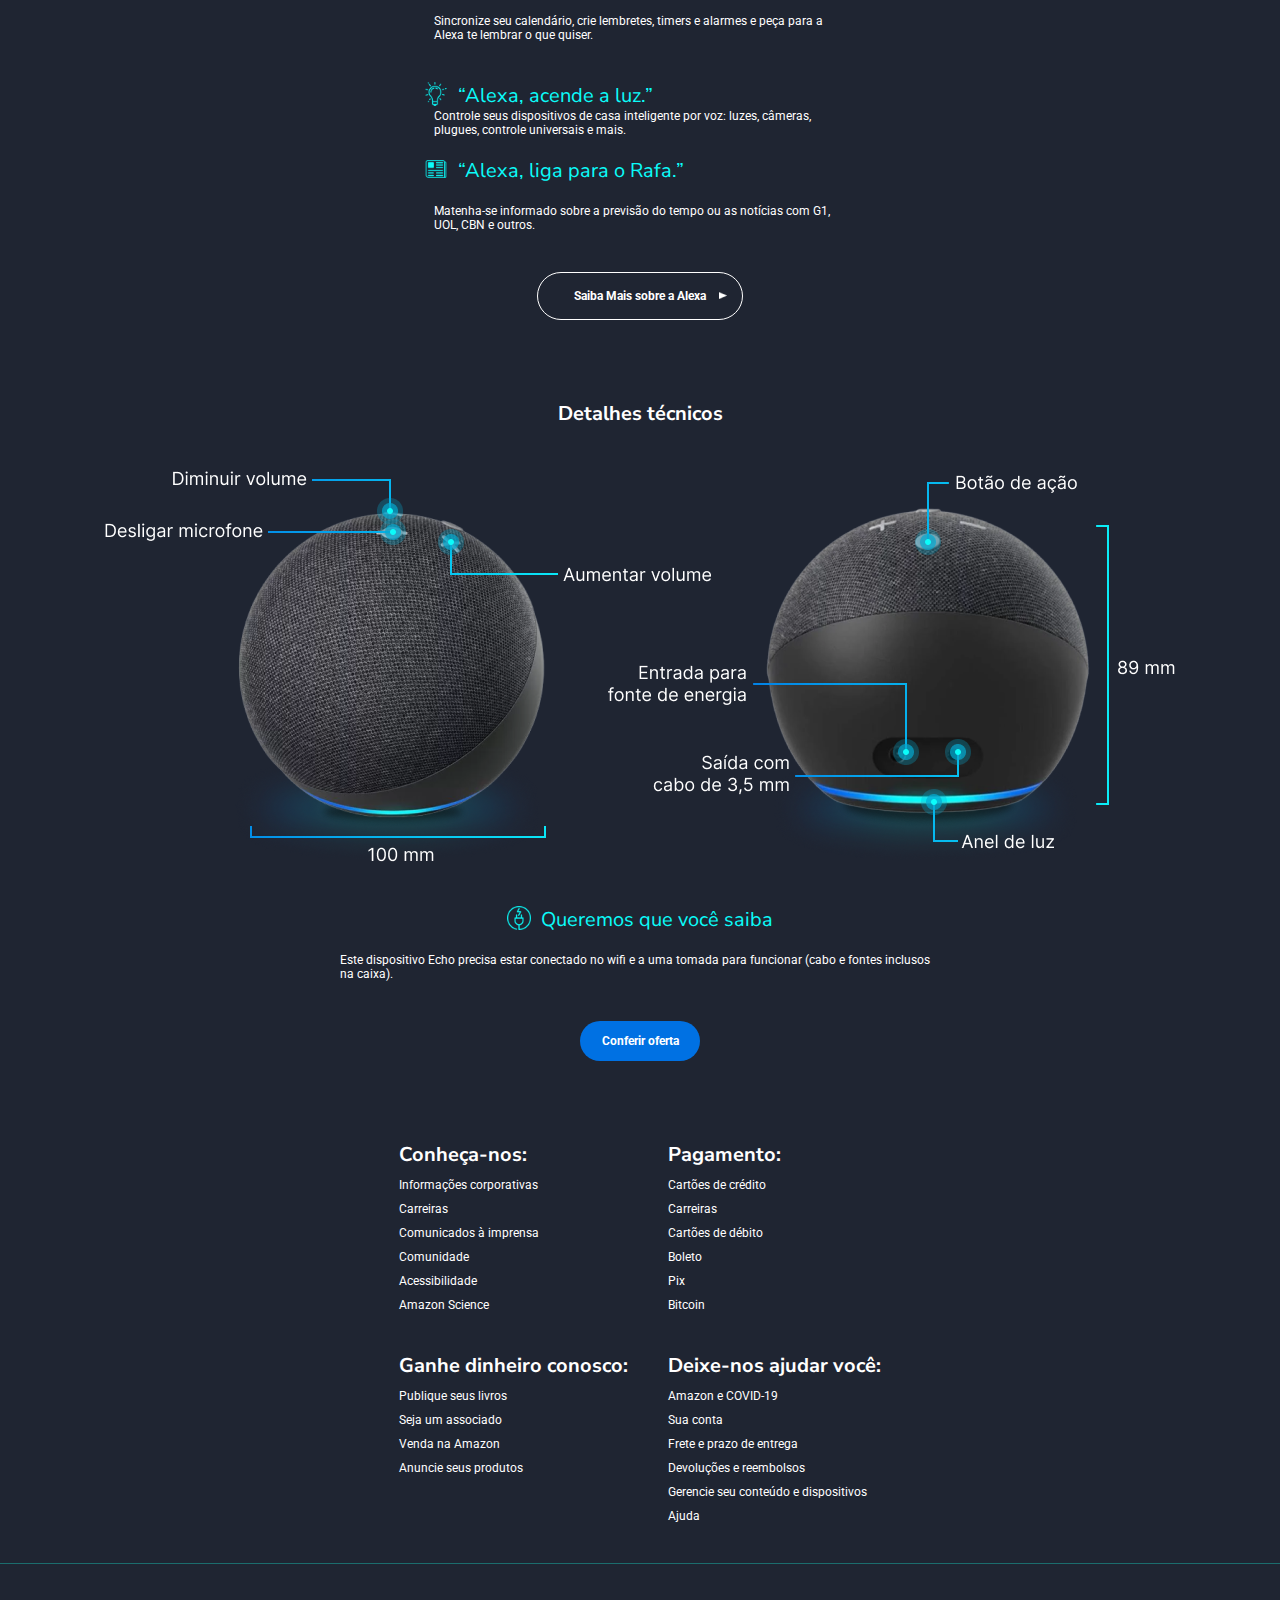
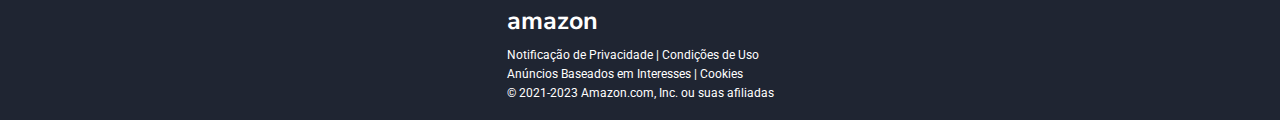
==== commit 5f3ea9bf: "Finished the css of mobile version" ====
--- a/Echo-dot/index.html
+++ b/Echo-dot/index.html
@@ -486,7 +486,7 @@
       <div id="container-links" class="flexbox">
         <!--Column 1-->
         <div id="footer-column1" class="column-footer flexbox">
-          <div id="know-us">
+          <div id="know-us" class="flexbox description-link">
             <h6 class="title-header">Conheça-nos:</h6>
             <ul class="listFooter flexbox">
               <li>Informações corporativas</li>
@@ -497,7 +497,7 @@
               <li>Amazon Science</li>
             </ul>
           </div>
-          <div id="won-money" classs="flexbox">
+          <div id="won-money" class="flexbox description-link">
             <h6 class="title-header">Ganhe dinheiro conosco:</h6>
             <ul class="listFooter flexbox">
               <li>Publique seus livros</li>
@@ -510,7 +510,7 @@
 
         <!--Column 2-->
         <div id="footer-column2" class="column-footer flexbox">
-          <div id="payments" class="flexbox">
+          <div id="payments" class="flexbox description-link">
             <h6 class="title-header">Pagamento:</h6>
             <ul class="listFooter flexbox">
               <li>Cartões de crédito</li>
@@ -518,9 +518,10 @@
               <li>Cartões de débito</li>
               <li>Boleto</li>
               <li>Pix</li>
+              <li>Bitcoin</li>
             </ul>
           </div>
-          <div id="help" classs="flexbox">
+          <div id="help" class="flexbox description-link">
             <h6 class="title-header">Deixe-nos ajudar você:</h6>
             <ul class="listFooter flexbox">
               <li>Amazon e COVID-19</li>
@@ -535,13 +536,20 @@
       </div>
       <!--End of container links-->
 
+      <!--Absolute positioned line-->
+      <img src="images/Line 1.png" alt="Linha azul" id="line1" class="image" />
+
       <!--Container of copyrights-->
-      <div id="container-copyright">
-        <h4 class="title-header">amzaon</h4>
-        <div class="container-paragraphs">
-          <p class="paragraph">Notificação de Privacidade | Condições de Uso</p>
-          <p class="paragraph">Anúncios Baseados em Interesses | Cookies</p>
-          <p class="paragraph">
+      <div id="container-copyright" class="flexbox description-copyright">
+        <h4 class="title-header">amazon</h4>
+        <div class="container-paragraphs flexbox">
+          <p class="paragraph paragraph-property">
+            Notificação de Privacidade | Condições de Uso
+          </p>
+          <p class="paragraph paragraph-property">
+            Anúncios Baseados em Interesses | Cookies
+          </p>
+          <p class="paragraph paragraph-property">
             © 2021-2023 Amazon.com, Inc. ou suas afiliadas
           </p>
         </div>
--- a/Echo-dot/styles/mobile.css
+++ b/Echo-dot/styles/mobile.css
@@ -441,12 +441,50 @@
 
 /*Footer*/
 #footer {
-}
-
-.listFooter {
+  /*display stuff*/
+  gap: 40px;
+
+  /*box-model*/
+  padding-bottom: 20px;
+}
+
+.listFooter,
+.description-link,
+.description-copyright {
+  /*display stuff*/
+  align-items: start;
   gap: 10px;
-  align-items: start;
-}
-.column-footer {
-  align-items: start;
-}
+}
+.listFooter li {
+  /*typograph*/
+  color: var(--color-white);
+}
+
+.column-footer,
+#container-links {
+  /*display stuff*/
+  align-items: start;
+  gap: 40px;
+}
+
+.container-paragraphs {
+  /*display stuff*/
+  align-items: start;
+  gap: 5px;
+}
+
+.container-paragraphs .paragraph {
+  padding: 0px;
+}
+
+#line1 {
+  /*position stuff*/
+
+  /*box-model*/
+  max-width: 1440px;
+}
+
+/*break point for the container of links*/
+@media screen and (min-width: 560px) {
+  #container-links{flex-direction:row;}
+}
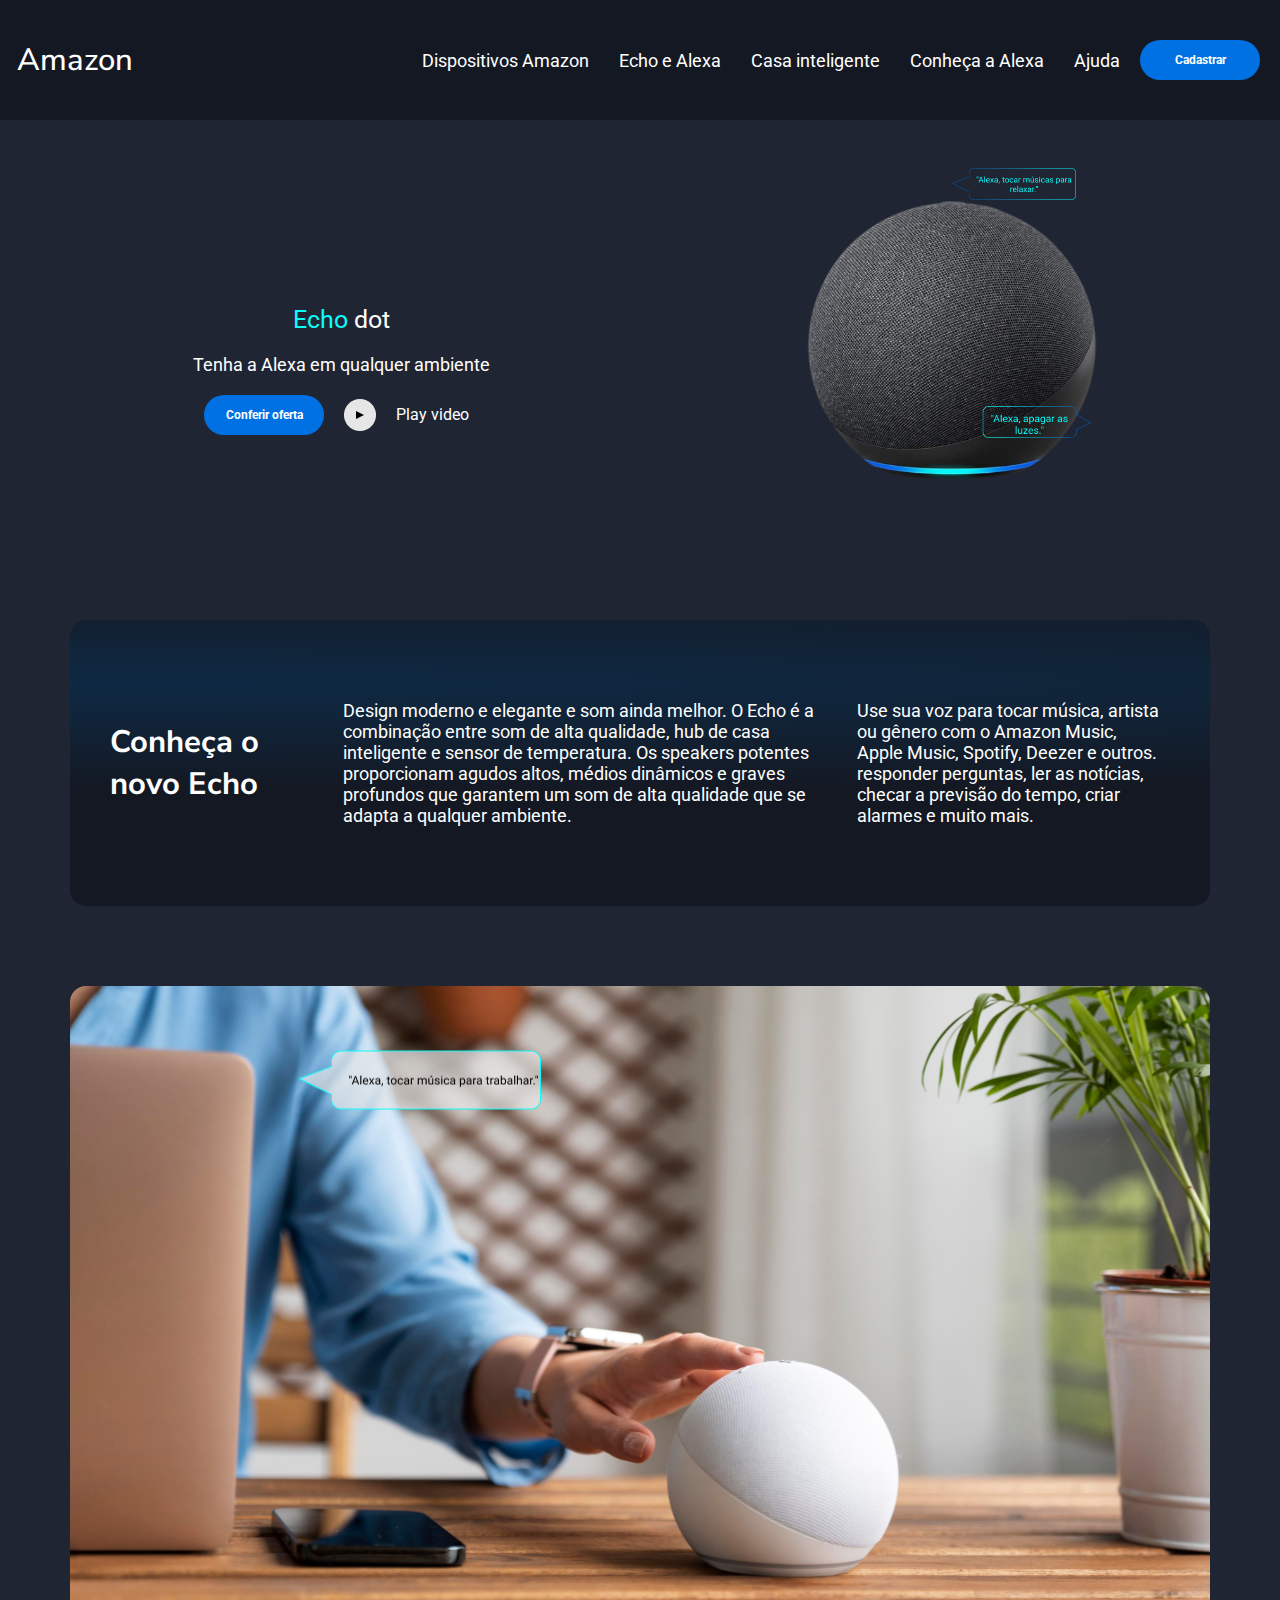
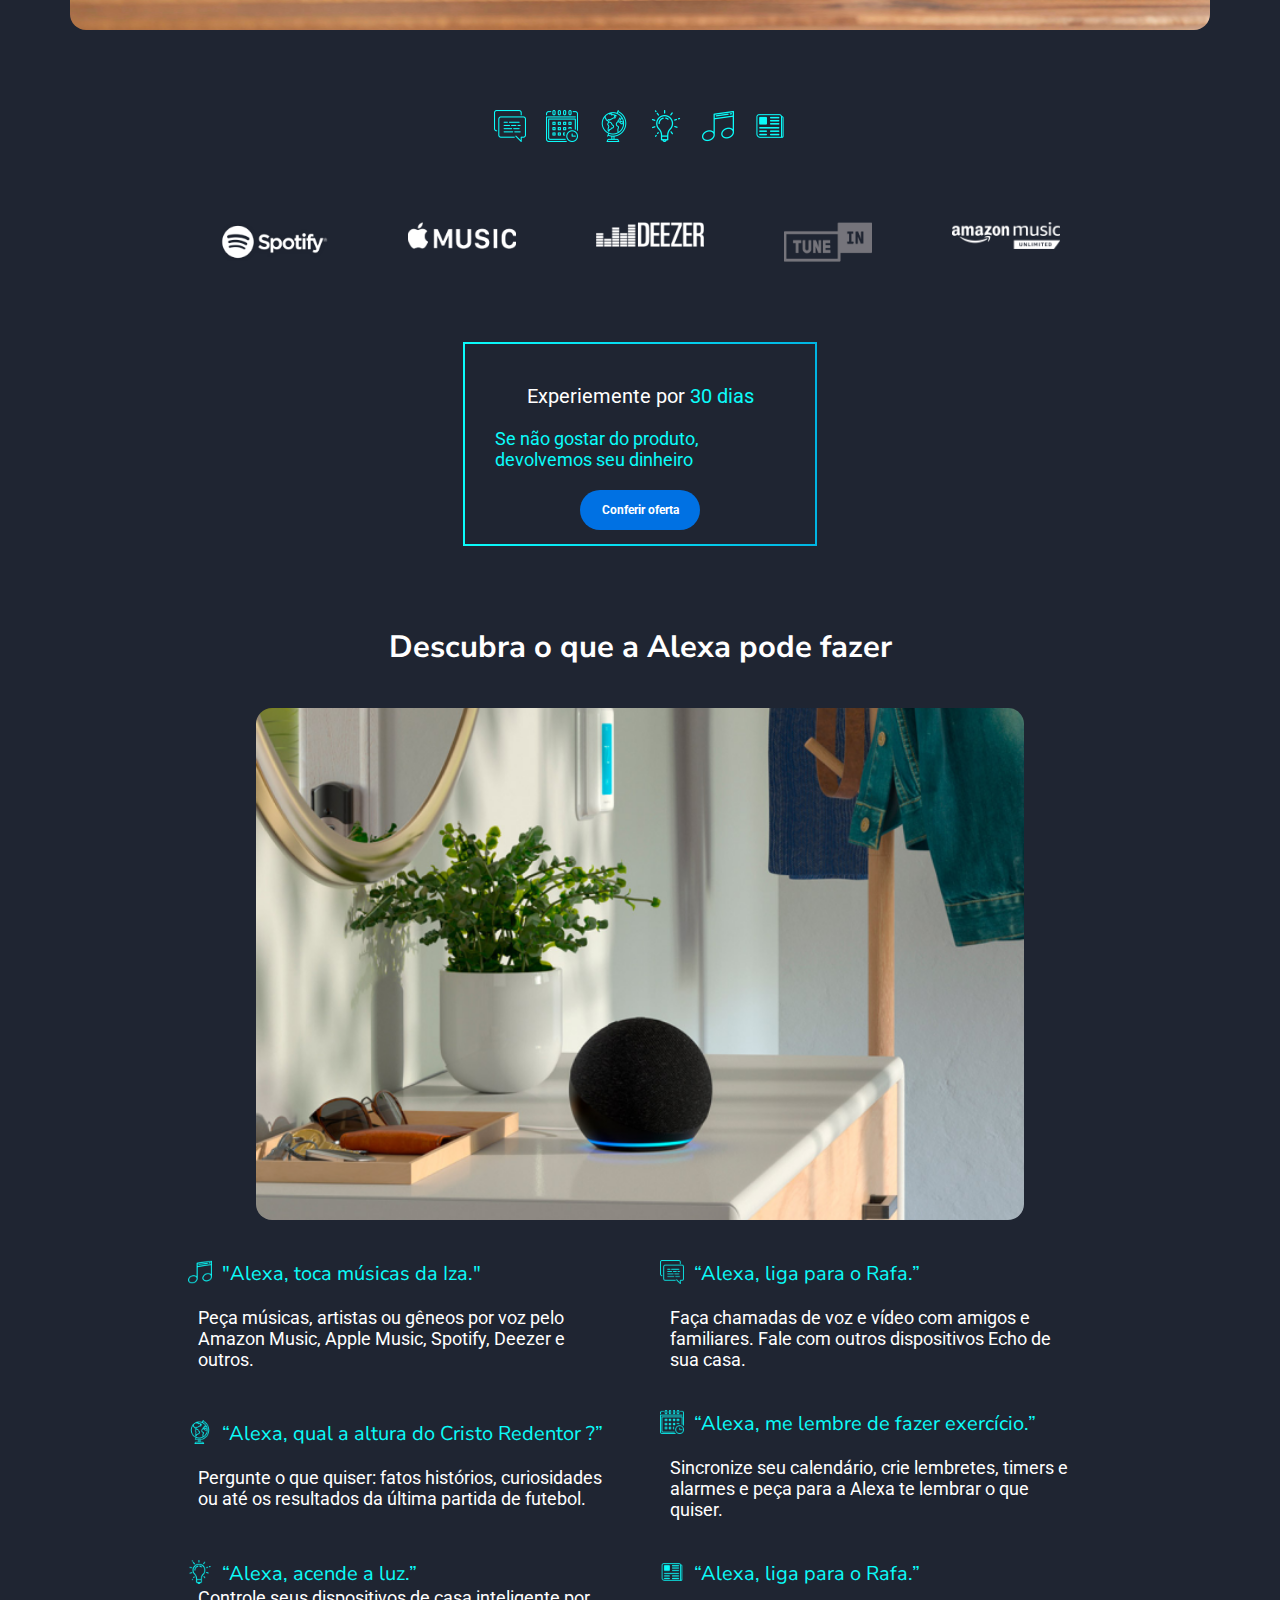
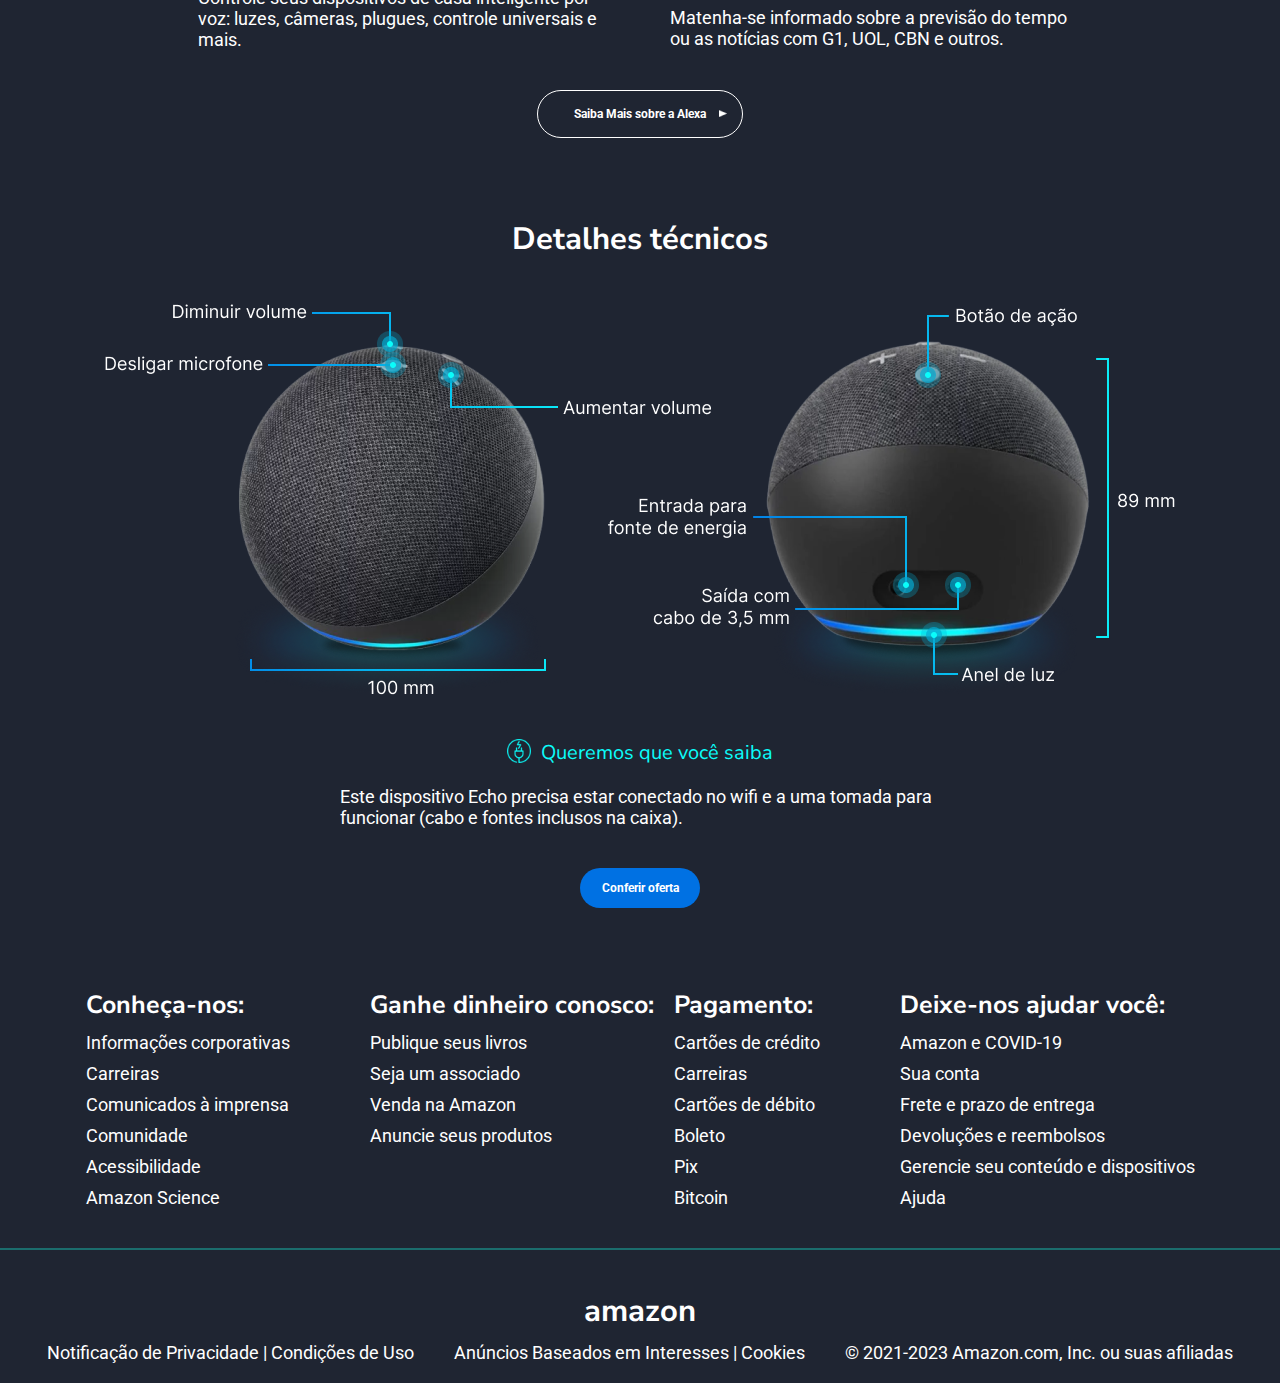
==== commit 73208543: "Finished the version of desktop, printer and the script of the page." ====
--- a/Echo-dot/index.html
+++ b/Echo-dot/index.html
@@ -91,7 +91,12 @@
       </nav>
     </header>
 
-    <main id="main" class="flexbox">
+    <main
+      id="main"
+      class="flexbox"
+      tabindex="0"
+      onclick="closeSidebarTouchingContent()"
+    >
       <!--Section information-->
       <section id="introduction" class="flexbox flexbox-row section-mother">
         <div id="information" class="flexbox">
@@ -188,23 +193,26 @@
       <!--Section know-echo-dot-->
       <section id="know-echo-dot" class="flexbox section-mother">
         <!--Text-->
-        <div id="text-know-more" class="container-text flexbox">
+        <div id="text-know-more" class="container-text flexbox flexbox-row">
           <h5 id="title-text-know-more" class="title-header">
             Conheça o novo Echo
           </h5>
 
-          <p class="paragraph paragraph-know-more">
-            Design moderno e elegante e som ainda melhor. O Echo é a combinação
-            entre som de alta qualidade, hub de casa inteligente e sensor de
-            temperatura. Os speakers potentes proporcionam agudos altos, médios
-            dinâmicos e graves profundos que garantem um som de alta qualidade
-            que se adapta a qualquer ambiente.
-          </p>
-          <p class="paragraph paragraph-know-more">
-            Use sua voz para tocar música, artista ou gênero com o Amazon Music,
-            Apple Music, Spotify, Deezer e outros. responder perguntas, ler as
-            notícias, checar a previsão do tempo, criar alarmes e muito mais.
-          </p>
+          <div class="paragraph-echo-dot flexbox flexbox-row">
+            <p class="paragraph paragraph-know-more">
+              Design moderno e elegante e som ainda melhor. O Echo é a
+              combinação entre som de alta qualidade, hub de casa inteligente e
+              sensor de temperatura. Os speakers potentes proporcionam agudos
+              altos, médios dinâmicos e graves profundos que garantem um som de
+              alta qualidade que se adapta a qualquer ambiente.
+            </p>
+            <p class="paragraph paragraph-know-more">
+              Use sua voz para tocar música, artista ou gênero com o Amazon
+              Music, Apple Music, Spotify, Deezer e outros. responder perguntas,
+              ler as notícias, checar a previsão do tempo, criar alarmes e muito
+              mais.
+            </p>
+          </div>
         </div>
         <!--Image-->
         <!--Background-image-->
@@ -255,7 +263,7 @@
         </div>
 
         <!--Icons of player for alexa-->
-        <div id="container-players" class="container-image flexbox">
+        <div id="container-players" class="container-image flexbox flexbox-row">
           <!--Column 1-->
           <div id="column1-player" class="column column-player flexbox">
             <img
@@ -325,7 +333,7 @@
         </div>
         <!--Information of Alexa-->
         <div id="container-information-of-alexa" class="flexbox section-mother">
-          <div id="column1" class="column flexbox">
+          <div id="column1" class="column flexbox flexbox-row">
             <div id="comand1" class="comand flexbox">
               <div class="description flexbox-row">
                 <img
@@ -360,7 +368,7 @@
             </div>
           </div>
 
-          <div id="column2" class="column flexbox">
+          <div id="column2" class="column flexbox flexbox-row">
             <div id="comand1" class="comand flexbox">
               <div class="description flexbox-row">
                 <img
@@ -395,7 +403,7 @@
             </div>
           </div>
 
-          <div id="column3" class="column flexbox">
+          <div id="column3" class="column flexbox flexbox-row">
             <div id="comand1" class="comand" flexbox>
               <div class="description flexbox-row">
                 <img
@@ -481,13 +489,13 @@
     </main>
 
     <!--Footer-->
-    <footer id="footer" class="flexbox flexbox-row">
+    <footer id="footer" class="flexbox">
       <!--Container of links-->
-      <div id="container-links" class="flexbox">
+      <div id="container-links" class="flexbox flexbox-row">
         <!--Column 1-->
-        <div id="footer-column1" class="column-footer flexbox">
+        <div id="footer-column1" class="column-footer flexbox flexbox-row">
           <div id="know-us" class="flexbox description-link">
-            <h6 class="title-header">Conheça-nos:</h6>
+            <h6 class="title-footer title-header">Conheça-nos:</h6>
             <ul class="listFooter flexbox">
               <li>Informações corporativas</li>
               <li>Carreiras</li>
@@ -498,7 +506,7 @@
             </ul>
           </div>
           <div id="won-money" class="flexbox description-link">
-            <h6 class="title-header">Ganhe dinheiro conosco:</h6>
+            <h6 class="title-footer title-header">Ganhe dinheiro conosco:</h6>
             <ul class="listFooter flexbox">
               <li>Publique seus livros</li>
               <li>Seja um associado</li>
@@ -509,9 +517,9 @@
         </div>
 
         <!--Column 2-->
-        <div id="footer-column2" class="column-footer flexbox">
+        <div id="footer-column2" class="column-footer flexbox flexbox-row">
           <div id="payments" class="flexbox description-link">
-            <h6 class="title-header">Pagamento:</h6>
+            <h6 class="title-footer title-header">Pagamento:</h6>
             <ul class="listFooter flexbox">
               <li>Cartões de crédito</li>
               <li>Carreiras</li>
@@ -522,7 +530,7 @@
             </ul>
           </div>
           <div id="help" class="flexbox description-link">
-            <h6 class="title-header">Deixe-nos ajudar você:</h6>
+            <h6 class="title-footer title-header">Deixe-nos ajudar você:</h6>
             <ul class="listFooter flexbox">
               <li>Amazon e COVID-19</li>
               <li>Sua conta</li>
--- a/Echo-dot/styles/mobile.css
+++ b/Echo-dot/styles/mobile.css
@@ -169,6 +169,7 @@
   /*typography*/
   font-family: var(--font-content);
   font-weight: 700;
+  font-size: 12px;
   text-align: center;
   color: var(--color-white);
 }
@@ -435,8 +436,8 @@
   max-width: 1072px;
 }
 
-/*End of section tecnical deta*/
-/**######################**/
+/*End of section tecnical details*/
+/********************************/
 /*End of main*/
 
 /*Footer*/
@@ -484,7 +485,11 @@
   max-width: 1440px;
 }
 
+/*End of footer*/
+
 /*break point for the container of links*/
 @media screen and (min-width: 560px) {
-  #container-links{flex-direction:row;}
-}
+  #container-links {
+    flex-direction: row;
+  }
+}
--- a/Echo-dot/styles/tablet.css
+++ b/Echo-dot/styles/tablet.css
@@ -0,0 +1,36 @@
+@import "mobile.css";
+
+* {
+  /*typography*/
+  font-size: 16px;
+}
+
+/*Header*/
+#navigation_header {
+  /*box-model*/
+  width: 320px;
+}
+/*End of header*/
+
+/*Section tecnical detailas*/
+.container-title-charge .paragraph {
+  max-width: 420px;
+}
+
+/*End of section tecnical detailas*/
+
+/*Footer*/
+
+#container-links {
+  /*display stuff*/
+  flex-direction: column;
+}
+
+.description-link {
+  width: 270px;
+}
+.column-footer {
+  /*display stuff*/
+  flex-direction: row;
+  gap: 80px;
+}
--- a/Echo-dot/styles/desktop.css
+++ b/Echo-dot/styles/desktop.css
@@ -0,0 +1,106 @@
+@import "tablet.css";
+
+* {
+  /*typography*/
+  font-size: 18px;
+}
+
+/*Header*/
+#navigation_header {
+  /*display stuff*/
+  flex-direction: row;
+
+  /*position stuff*/
+  position: relative;
+
+  /*box-model*/
+  width: auto;
+  height: auto;
+  margin-left: 0vw;
+  background: transparent;
+}
+
+.button-icon-header {
+  display: none;
+}
+
+#link-amazon {
+  /*position stuff*/
+  position: relative;
+  left: 15%;
+}
+
+.listLink {
+  /*display stuff*/
+  gap: 10px;
+}
+
+.listLink li {
+  /*typography*/
+  font-size: 16px;
+}
+/*End of header*/
+
+/*geral settings*/
+.title-header {
+  /*typography*/
+  font-size: 31px;
+}
+.flexbox-row {
+  flex-direction: row;
+}
+.section-mother {
+  /*box-model*/
+  max-width: 1140px;
+}
+/*End of geral settings*/
+
+/*Section introduction*/
+#introduction {
+  justify-content: space-around;
+}
+
+#text-button-play {
+  /*typography*/
+  font-size: 16px;
+}
+/*End of section introduction*/
+
+/*Section know echo-dot*/
+#text-know-more {
+  padding: 80px 40px;
+}
+
+#man-using-alexa {
+  /*box-model*/
+  max-width: 1140px;
+  max-height: 644px;
+}
+
+#container-players,
+.column-player {
+  gap: 80px;
+}
+/*End of section know echo-dot*/
+
+/*Footer*/
+#container-links {
+  flex-direction: row;
+  gap: 20px;
+}
+.description-link {
+  width: auto;
+}
+
+.title-footer {
+  font-size: 25px;
+}
+
+#container-copyright {
+  align-items: center;
+}
+.container-paragraphs {
+  flex-direction: row;
+  gap: 40px;
+}
+/*End of footer*/
--- a/Echo-dot/styles/print.css
+++ b/Echo-dot/styles/print.css
@@ -0,0 +1,59 @@
+@import "mobile.css";
+@import url("https://fonts.googleapis.com/css2?family=Roboto+Mono:wght@400;500;600;700&display=swap");
+
+:root {
+  /*Fonts*/
+  --font-title: "Roboto Mono", courier, monospace;
+  --font-content: "Courier New", courier, monospace;
+}
+
+html,
+body {
+  /*display stuff*/
+  gap: 20px;
+
+  /*box-model*/
+  width: auto;
+  height: auto;
+
+  /*typografy*/
+  font-family: var(--font-content);
+  font-size: 16px;
+
+  /*ungrouped*/
+  overflow: auto; /*make to print only the pages that have content*/
+}
+
+@page {
+  size: auto;
+  margin: 0;
+}
+
+/* Display:none for #header, .button, #footer */
+/*#header,
+.button,
+#footer,
+#echo-dot,
+#know-echo-dot,
+#text-know-more,
+#container-offer,
+#image-tecnical-details,
+#what-alexa-can-do .title-header,
+.comand-echo-dot,
+#container-functions,
+#container-players,
+#man-using-alexa,
+#container-alexa-desk {
+  display: none;
+}*/
+
+.paragraph,
+.title-header,
+.color-turquoise-light {
+  /*typograph*/
+  color: var(--color-black);
+}
+
+.title-header {
+  font-family: var(--font-title);
+}
